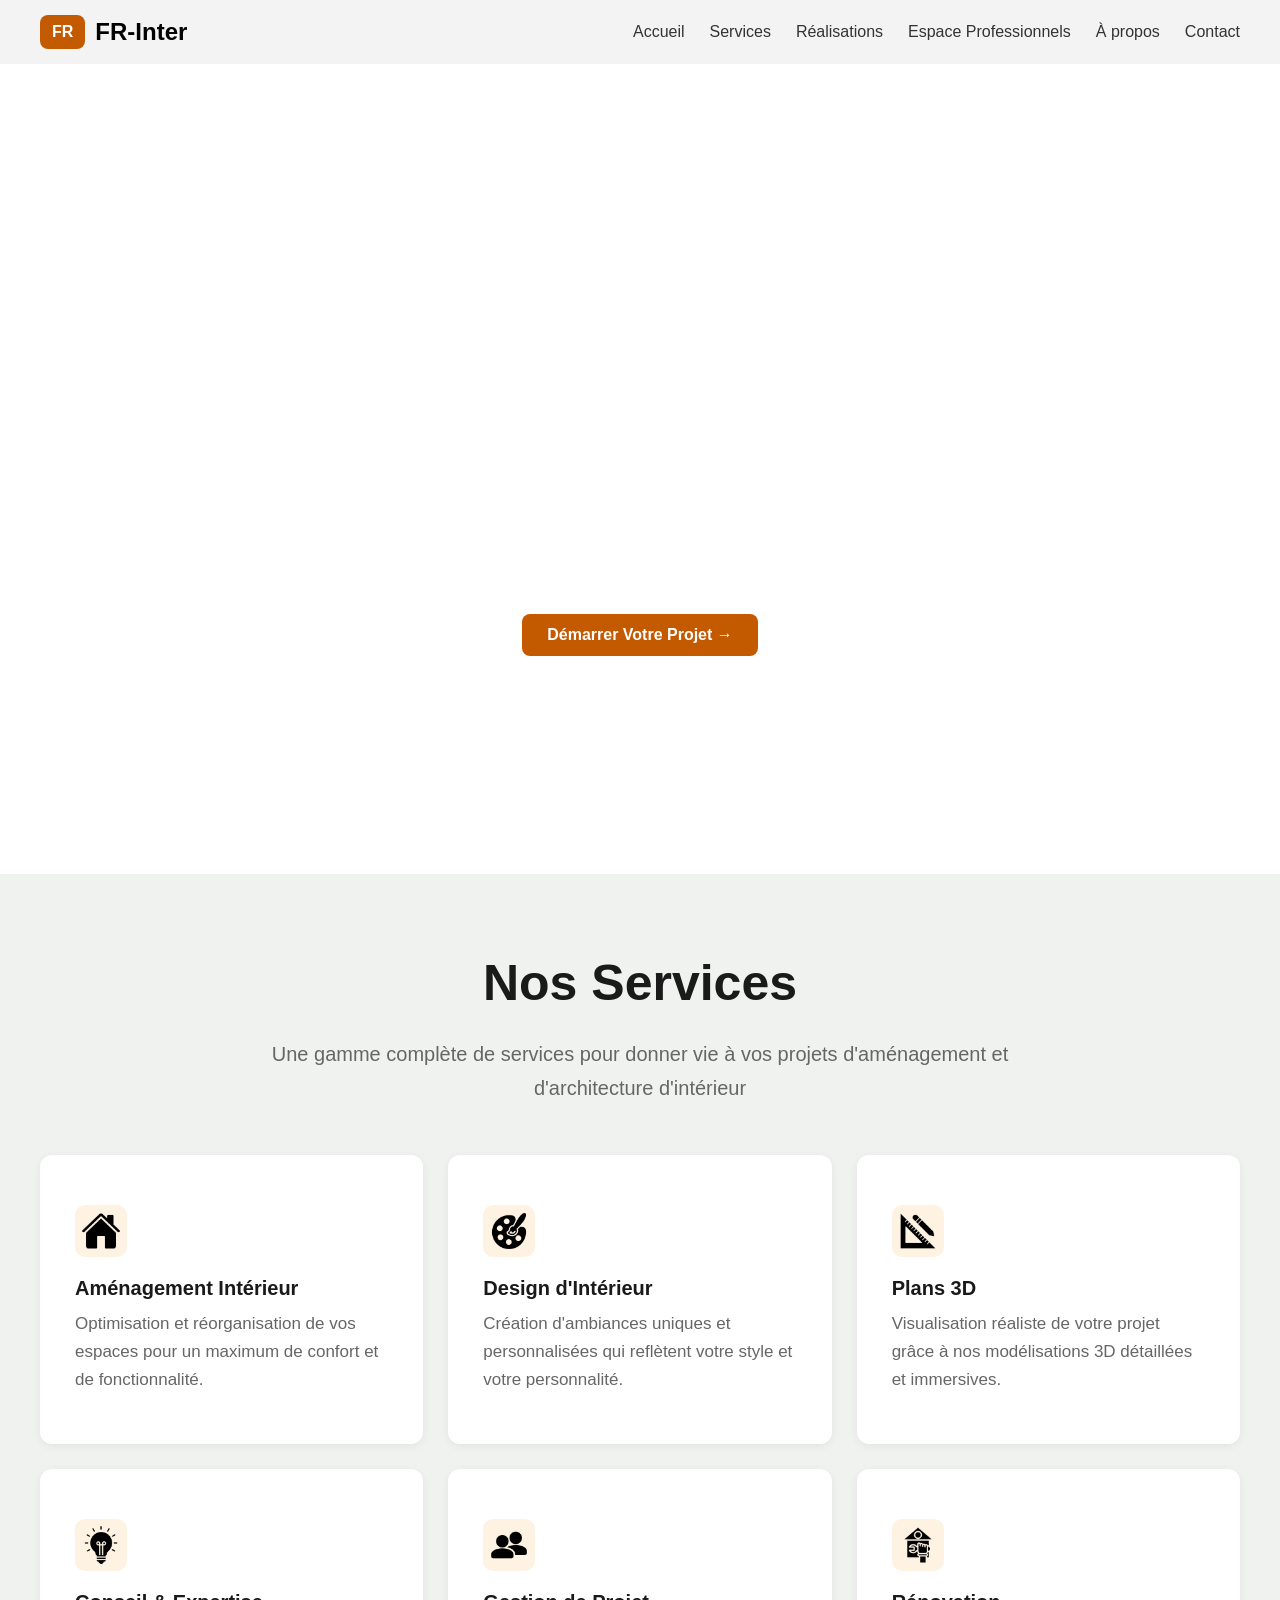
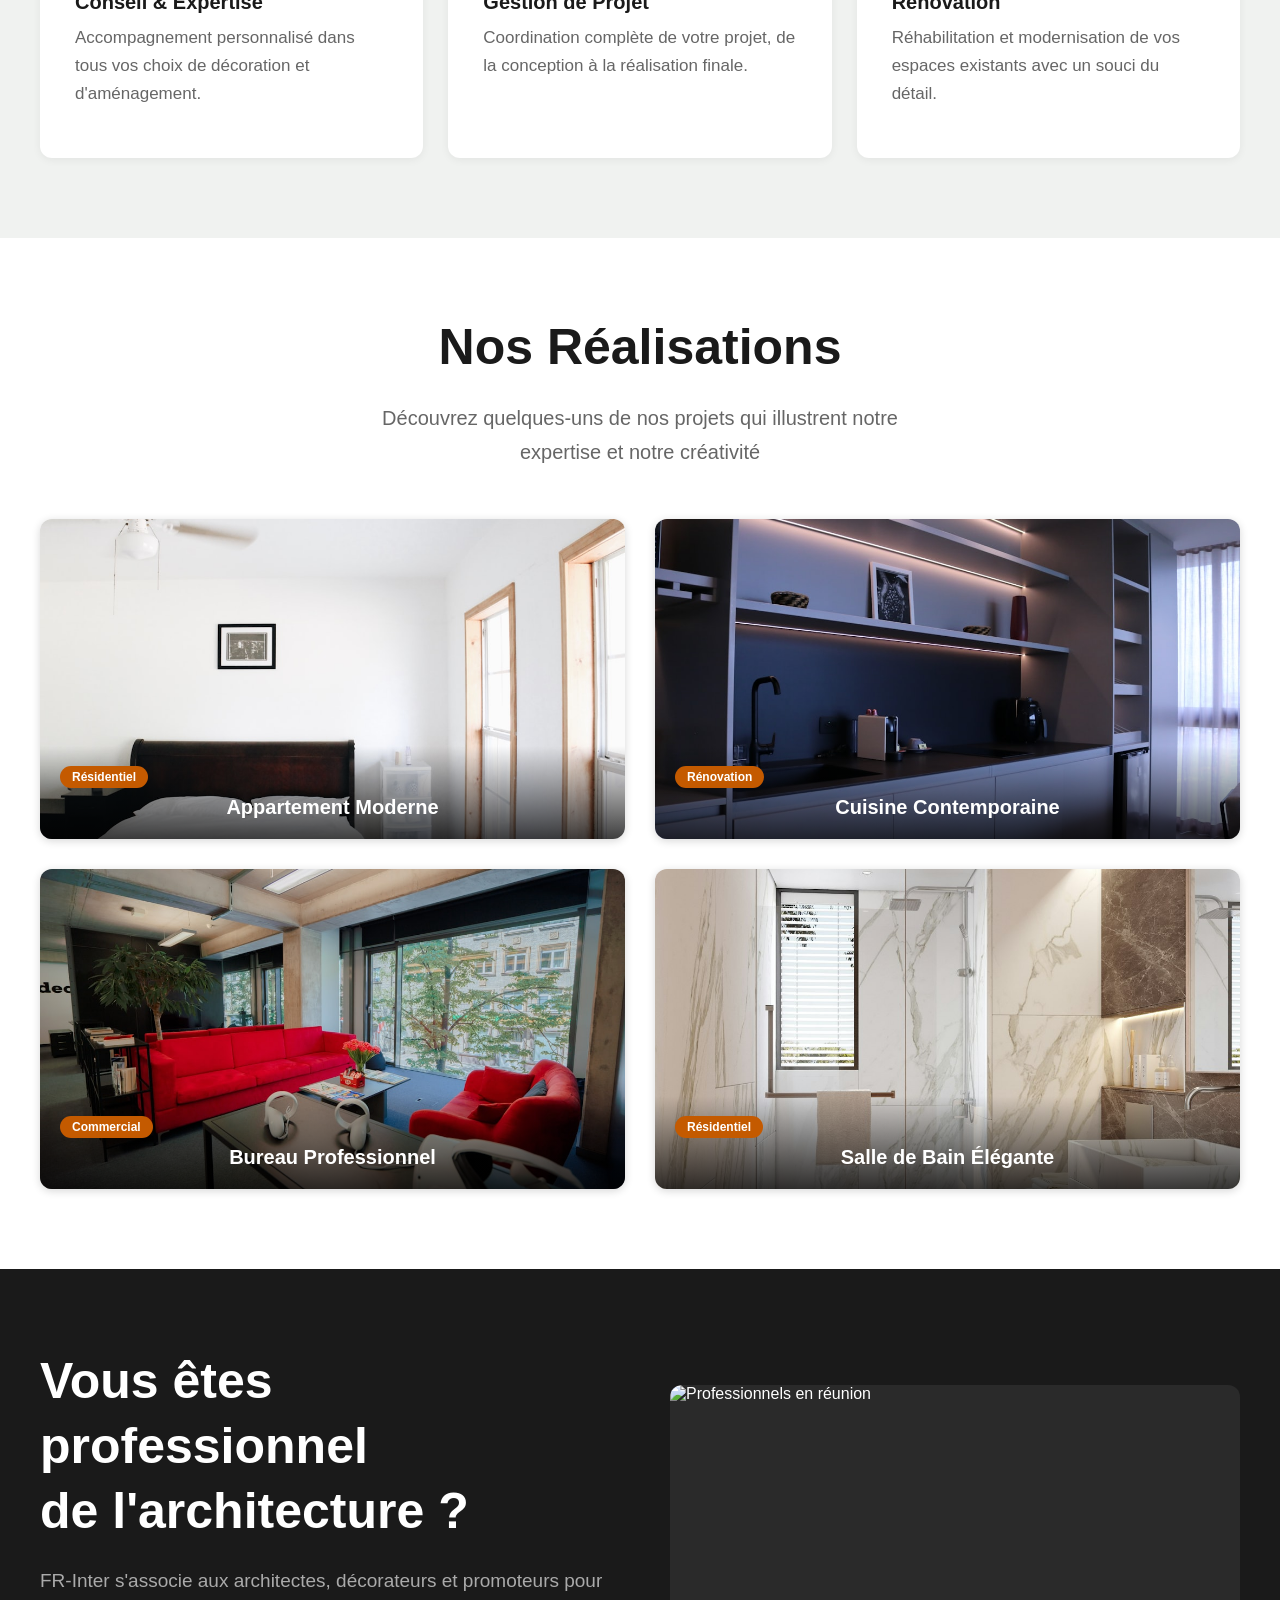
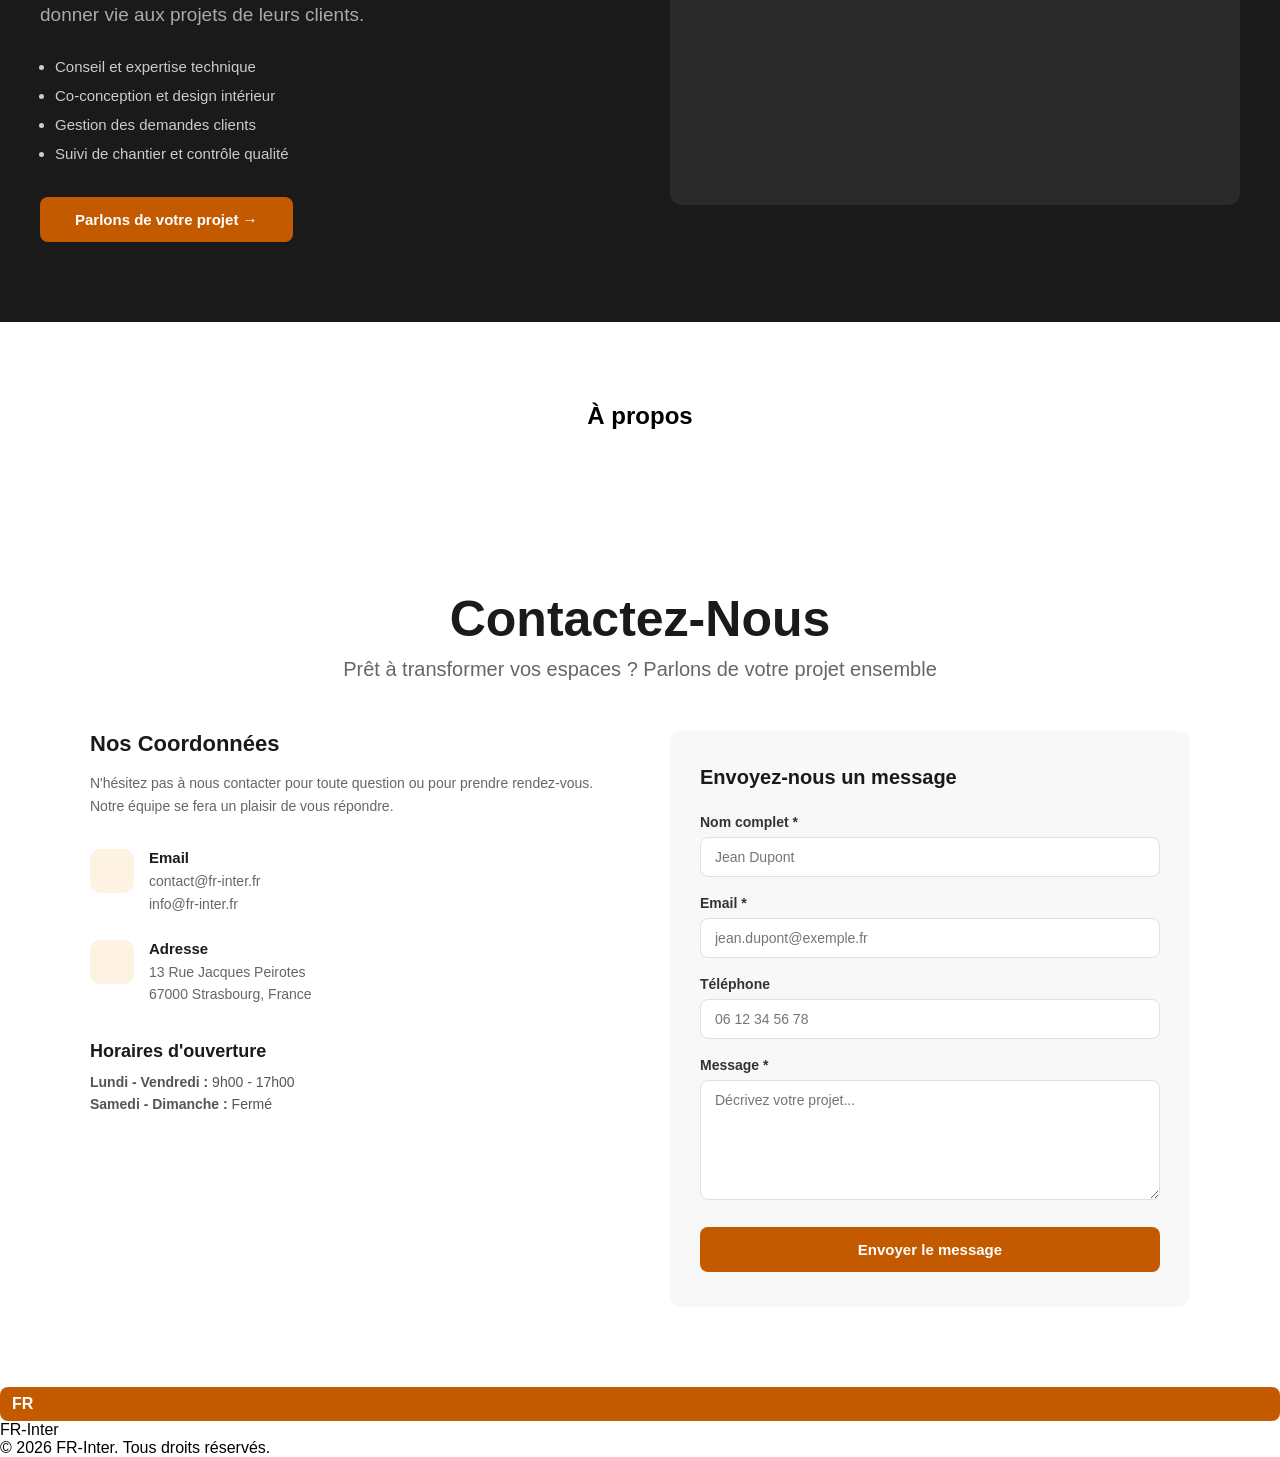
==== index.html @ 885ecc73 "sections espace pro et contact mis en place" ====
<!doctype html>
<html lang="fr">
  <head>
    <meta charset="UTF-8" />
    <title>FR-Inter - Aménagement & Architecture d'intérieur</title>
    <link rel="stylesheet" href="style.css" />
  </head>
  <body>
    <header>
      <div id="logo">
        <div id="carre">FR</div>
        <h2>FR-Inter</h2>
      </div>

      <nav>
        <ul>
          <li><a href="#principal">Accueil</a></li>
          <li><a href="#services">Services</a></li>
          <li><a href="#realisations">Réalisations</a></li>
          <li><a href="#espaceProfessionnels">Espace Professionnels</a></li>
          <li><a href="#apropos">À propos</a></li>
          <li><a href="#contact">Contact</a></li>
        </ul>
      </nav>
    </header>

    <main>
      <section id="principal">
        <h1>Transformez Vos Espaces en Œuvres d'Art</h1>
        <p>
          FR-Inter, votre partenaire expert en aménagement et architecture
          d'intérieur
        </p>
        <a href="#contact">Démarrer Votre Projet →</a>
      </section>

      <section id="services">
        <h2>Nos Services</h2>
        <p id="services-intro">
          Une gamme complète de services pour donner vie à vos projets
          d'aménagement et d'architecture d'intérieur
        </p>

        <div id="services-grille">

          <div class="carte-service">
            <div class="carte-service-icone"><img src="Assets/maison.png" alt="Aménagement Intérieur" /></div>
            <h3>Aménagement Intérieur</h3>
            <p>Optimisation et réorganisation de vos espaces pour un maximum de confort et de fonctionnalité.</p>
          </div>

          <div class="carte-service">
            <div class="carte-service-icone"><img src="Assets/design.png" alt="Design d'Intérieur" /></div>
            <h3>Design d'Intérieur</h3>
            <p>Création d'ambiances uniques et personnalisées qui reflètent votre style et votre personnalité.</p>
          </div>

          <div class="carte-service">
            <div class="carte-service-icone"><img src="Assets/equerre.png" alt="Plans 3D" /></div>
            <h3>Plans 3D</h3>
            <p>Visualisation réaliste de votre projet grâce à nos modélisations 3D détaillées et immersives.</p>
          </div>

          <div class="carte-service">
            <div class="carte-service-icone"><img src="Assets/conseil.png" alt="Conseil & Expertise" /></div>
            <h3>Conseil & Expertise</h3>
            <p>Accompagnement personnalisé dans tous vos choix de décoration et d'aménagement.</p>
          </div>

          <div class="carte-service">
            <div class="carte-service-icone"><img src="Assets/projet.png" alt="Gestion de Projet" /></div>
            <h3>Gestion de Projet</h3>
            <p>Coordination complète de votre projet, de la conception à la réalisation finale.</p>
          </div>

          <div class="carte-service">
            <div class="carte-service-icone"><img src="Assets/renovation.png" alt="Rénovation" /></div>
            <h3>Rénovation</h3>
            <p>Réhabilitation et modernisation de vos espaces existants avec un souci du détail.</p>
          </div>

        </div>
      </section> 

      <section id="realisations">
        <h2>Nos Réalisations</h2>
        <p id="realisations-intro">
          Découvrez quelques-uns de nos projets qui illustrent notre expertise et
          notre créativité
        </p>

        <div id="realisations-grille">

          <div class="carte-realisation">
            <img src="Assets/appartement.jpg" alt="Appartement Moderne" />
            <div class="carte-realisation-overlay">
              <span class="carte-realisation-badge">Résidentiel</span>
              <h3>Appartement Moderne</h3>
            </div>
          </div>

          <div class="carte-realisation">
            <img src="Assets/cuisine.jpg" alt="Cuisine Contemporaine" />
            <div class="carte-realisation-overlay">
              <span class="carte-realisation-badge">Rénovation</span>
              <h3>Cuisine Contemporaine</h3>
            </div>
          </div>

          <div class="carte-realisation">
            <img src="Assets/bureau.jpg" alt="Bureau Professionnel" />
            <div class="carte-realisation-overlay">
              <span class="carte-realisation-badge">Commercial</span>
              <h3>Bureau Professionnel</h3>
            </div>
          </div>

          <div class="carte-realisation">
            <img src="Assets/douche.jpg" alt="Salle de Bain Élégante" />
            <div class="carte-realisation-overlay">
              <span class="carte-realisation-badge">Résidentiel</span>
              <h3>Salle de Bain Élégante</h3>
            </div>
          </div>

        </div>
      </section>

      <section id="espaceProfessionnels">
        <div id="pro-conteneur">

          <div id="pro-texte">
            <h2>Vous êtes professionnel<br>de l'architecture ?</h2>
            <p>FR-Inter s'associe aux architectes, décorateurs et promoteurs pour donner vie aux projets de leurs clients.</p>
            <ul id="pro-liste">
              <li>Conseil et expertise technique</li>
              <li>Co-conception et design intérieur</li>
              <li>Gestion des demandes clients</li>
              <li>Suivi de chantier et contrôle qualité</li>
            </ul>
            <a href="#contact">Parlons de votre projet →</a>
          </div>

          <div id="pro-image">
            <img src="Assets/professionnels.jpg" alt="Professionnels en réunion" />
          </div>

        </div>
      </section>

      <section id="apropos">
        <h2>À propos</h2>
      </section>

      <section id="contact">
        <h2>Contactez-Nous</h2>
        <p id="contact-intro">Prêt à transformer vos espaces ? Parlons de votre projet ensemble</p>

        <div id="contact-conteneur">

          <!-- Coordonnées -->
          <div id="contact-coordonnees">

            <h3>Nos Coordonnées</h3>
            <p>N'hésitez pas à nous contacter pour toute question ou pour prendre rendez-vous. Notre équipe se fera un plaisir de vous répondre.</p>

            <div class="contact-info">
              <div class="contact-info-icone"></div>
              <div>
                <strong>Email</strong>
                <p>contact@fr-inter.fr</p>
                <p>info@fr-inter.fr</p>
              </div>
            </div>

            <div class="contact-info">
              <div class="contact-info-icone"></div>
              <div>
                <strong>Adresse</strong>
                <p>13 Rue Jacques Peirotes</p>
                <p>67000 Strasbourg, France</p>
              </div>
            </div>

            <div id="contact-horaires">
              <h3>Horaires d'ouverture</h3>
              <p><strong>Lundi - Vendredi :</strong> 9h00 - 17h00</p>
              <p><strong>Samedi - Dimanche :</strong> Fermé</p>
            </div>

          </div>

          <!-- Formulaire -->
          <div id="contact-formulaire">
            <h3>Envoyez-nous un message</h3>

            <form action="#" method="post">

              <div class="champ-groupe">
                <label for="nom">Nom complet *</label>
                <input type="text" id="nom" name="nom" placeholder="Jean Dupont" required />
              </div>

              <div class="champ-groupe">
                <label for="email">Email *</label>
                <input type="email" id="email" name="email" placeholder="jean.dupont@exemple.fr" required />
              </div>

              <div class="champ-groupe">
                <label for="tel">Téléphone</label>
                <input type="tel" id="tel" name="tel" placeholder="06 12 34 56 78" />
              </div>

              <div class="champ-groupe">
                <label for="message">Message *</label>
                <textarea id="message" name="message" rows="5" placeholder="Décrivez votre projet..." required></textarea>
              </div>

              <button type="submit">Envoyer le message</button>

            </form>
          </div>

        </div>
    </main>

    <footer>
      <div id="footer-logo">
        <div id="carre">FR</div>
        <span>FR-Inter</span>
      </div>
      <p>&copy; 2026 FR-Inter. Tous droits réservés.</p>
    </footer>
  </body>
</html>
---- style.css ----
* {
    margin: 0;
    padding: 0;
    box-sizing: border-box;
    font-family: Arial, Helvetica, sans-serif;
}

html {
    scroll-behavior: smooth;
}

header {
    background-color: #f3f3f3;
    padding: 15px 40px;
    display: flex;
    justify-content: space-between;
    align-items: center;
    position: sticky; top: 0; z-index: 100;
}

#logo {
    display: flex;
    align-items: center;
    gap: 10px;
}

#carre {
    background-color: #c45a00;
    color: white;
    padding: 8px 12px;
    border-radius: 8px;
    font-weight: bold;
}

nav ul {
    list-style: none;
    display: flex;
    gap: 25px;
}

nav a {
    text-decoration: none;
    color: #333;
    font-weight: 500;
}

/* Section Principale */

#principal {
    height: 90vh;
    background-image: url("Assets/photoAccueil2.jpg");
    background-size: cover;
    background-position: center;
    display: flex;
    flex-direction: column;
    justify-content: center;
    align-items: center;
    text-align: center;
    padding: 20px;
    color: white;
}

#principal h1 {
    font-size: 70px;
    max-width: 800px;
}

#principal p {
    margin: 20px 0;
    max-width: 700px;
    font-size: 22px;
}

#principal a {
    background-color: #c45a00;
    padding: 12px 25px;
    border-radius: 8px;
    text-decoration: none;
    color: white;
    font-weight: bold;
}

#services,
#realisations,
#espaceProfessionnels,
#apropos,
#contact {
    padding: 80px 40px;
    text-align: center;
}

/* Section Services */

#services {
    background-color: #f0f2f0;
}

#services h2 {
    font-size: 50px;
    margin-bottom: 25px;
    color: #1a1a1a;
}

#services-intro {
    font-size: 20px;
    color: #666;
    max-width: 780px;
    margin: 0 auto 50px auto;
    line-height: 1.7;
}

#services-grille {
    display: grid;
    grid-template-columns: repeat(3, 1fr);
    gap: 25px;
    max-width: 1550px;
    margin: 0 auto;
}

.carte-service {
    background-color: white;
    border-radius: 12px;
    padding: 50px 35px;
    text-align: left;
    box-shadow: 0 2px 8px rgba(0, 0, 0, 0.06);
    transition: box-shadow 0.25s ease, transform 0.25s ease;
}

.carte-service:hover {
    box-shadow: 0 8px 28px rgba(0, 0, 0, 0.14);
    transform: translateY(-3px);
}

.carte-service-icone {
    background-color: #fef3e2;
    width: 52px;
    height: 52px;
    border-radius: 10px;
    display: flex;
    align-items: center;
    justify-content: center;
    font-size: 24px;
    margin-bottom: 20px;
}

.carte-service-icone img {
    width: 40px;
    height: 40px;
    object-fit: contain;
}

.carte-service h3 {
    font-size: 20px;
    font-weight: 700;
    color: #1a1a1a;
    margin-bottom: 10px;
}

.carte-service p {
    font-size: 17px;
    color: #666;
    line-height: 1.65;
}

/* Section Réalisations */

#realisations {
    background-color: #ffffff;
}

#realisations h2 {
    font-size: 50px;
    margin-bottom: 25px;
    color: #1a1a1a;
}

#realisations-intro {
    font-size: 20px;
    color: #666;
    max-width: 560px;
    margin: 0 auto 50px auto;
    line-height: 1.7;
}

#realisations-grille {
    display: grid;
    grid-template-columns: repeat(2, 1fr);
    gap: 30px;
    max-width: 1550px;
    margin: 0 auto;
}

.carte-realisation {
    position: relative;
    border-radius: 12px;
    overflow: hidden; /* Assure que les éléments à l'intérieur ne dépassent pas les bords arrondis */
    box-shadow: 0 2px 8px rgba(0, 1, 0, 0.16);
    height: 320px;
    cursor: pointer;
    transition: box-shadow 0.25s ease, transform 0.25s ease;
}

.carte-realisation img {
    width: 100%;
    height: 100%;
    object-fit: cover;
    transition: transform 0.4s ease;
    background-color: #555;
}

.carte-realisation:hover {
    box-shadow: 1 15px 28px rgba(0, 0, 0, 0.14);
    transform: translateY(-3px);
}

.carte-realisation:hover img {
    transform: scale(1.06);
}

.carte-realisation-overlay {
    position: absolute;
    bottom: 0;
    left: 0;
    right: 0;
    padding: 20px;
    background: linear-gradient(transparent, rgba(0, 0, 0, 0.75));
    display: flex;
    flex-direction: column;
    gap: 8px;
}

.carte-realisation-badge {
    display: inline-block;
    background-color: #c45a00;
    color: white;
    font-size: 12px;
    font-weight: 600;
    padding: 4px 12px;
    border-radius: 20px;
    width: fit-content;
}

.carte-realisation-overlay h3 {
    color: white;
    font-size: 20px;
    font-weight: 700;
}

/* Section Espace Professionnels */

#espaceProfessionnels {
    background-color: #1a1a1a;
    color: white;
    text-align: left;
}

#pro-conteneur {
    display: grid;
    grid-template-columns: 1fr 1fr;
    gap: 60px;
    max-width: 1200px;
    margin: 0 auto;
    align-items: center;
}

#pro-texte h2 {
    font-size: 50px;
    color: white;
    line-height: 1.3;
    margin-bottom: 20px;
}

#pro-texte p {
    font-size: 19px;
    color: #aaaaaa;
    line-height: 1.8;
    margin-bottom: 25px;
}

#pro-liste {
    list-style: disc;
    padding-left: 15px;
    display: flex;
    flex-direction: column;
    gap: 12px;
    margin-bottom: 35px;
}

#pro-liste li {
    font-size: 15px;
    color: #cccccc;
}

#pro-texte a {
    display: inline-block;
    background-color: #c45a00;
    color: white;
    padding: 14px 35px;
    border-radius: 8px;
    font-weight: bold;
    font-size: 15px;
    text-decoration: none;
    transition: background-color 0.2s;
}

#pro-texte a:hover {
    background-color: #a04900;
}

#pro-image {
    border-radius: 12px;
    overflow: hidden;
    height: 420px;
    background-color: #2a2a2a;
}

#pro-image img {
    width: 100%;
    height: 100%;
    object-fit: cover;
}

/*Section Contact*/

#contact {
    background-color: #ffffff;
}

#contact h2 {
    font-size: 50px;
    margin-bottom: 10px;
    color: #1a1a1a;
}

#contact-intro {
    font-size: 20px;
    color: #666;
    margin-bottom: 50px;
}

#contact-conteneur {
    display: grid;
    grid-template-columns: 1fr 1fr;
    gap: 60px;
    max-width: 1100px;
    margin: 0 auto;
    text-align: left;
}

/* --- Coordonnées --- */

#contact-coordonnees h3 {
    font-size: 22px;
    color: #1a1a1a;
    margin-bottom: 15px;
}

#contact-coordonnees > p {
    font-size: 14px;
    color: #666;
    line-height: 1.7;
    margin-bottom: 30px;
}

.contact-info {
    display: flex;
    align-items: flex-start;
    gap: 15px;
    margin-bottom: 25px;
}

.contact-info-icone {
    background-color: #fef3e2;
    width: 44px;
    height: 44px;
    border-radius: 10px;
    display: flex;
    align-items: center;
    justify-content: center;
    font-size: 18px;
    flex-shrink: 0;
}

.contact-info strong {
    display: block;
    font-size: 15px;
    color: #1a1a1a;
    margin-bottom: 4px;
}

.contact-info p {
    font-size: 14px;
    color: #666;
    line-height: 1.6;
}

#contact-horaires {
    margin-top: 35px;
}

#contact-horaires h3 {
    font-size: 18px;
    color: #1a1a1a;
    margin-bottom: 12px;
}

#contact-horaires p {
    font-size: 14px;
    color: #555;
    margin-bottom: 6px;
}

/* --- Formulaire Contact --- */

#contact-formulaire {
    background-color: #f8f8f8;
    border-radius: 12px;
    padding: 35px 30px;
}

#contact-formulaire h3 {
    font-size: 20px;
    color: #1a1a1a;
    margin-bottom: 25px;
}

.champ-groupe {
    margin-bottom: 18px;
}

.champ-groupe label {
    display: block;
    font-size: 14px;
    font-weight: 600;
    color: #333;
    margin-bottom: 7px;
}

.champ-groupe input,
.champ-groupe textarea {
    width: 100%;
    padding: 11px 14px;
    border: 1.5px solid #e0e0e0;
    border-radius: 8px;
    font-size: 14px;
    font-family: Arial, Helvetica, sans-serif;
    color: #333;
    background-color: #ffffff;
    outline: none;
    transition: border-color 0.2s;
}

.champ-groupe input:focus,
.champ-groupe textarea:focus {
    border-color: #c45a00;
}

.champ-groupe textarea {
    resize: vertical;
    min-height: 120px;
}

#contact-formulaire button {
    width: 100%;
    padding: 14px;
    background-color: #c45a00;
    color: white;
    border: none;
    border-radius: 8px;
    font-size: 15px;
    font-weight: bold;
    cursor: pointer;
    transition: background-color 0.2s;
    margin-top: 5px;
}

#contact-formulaire button:hover {
    background-color: #a04900;
}
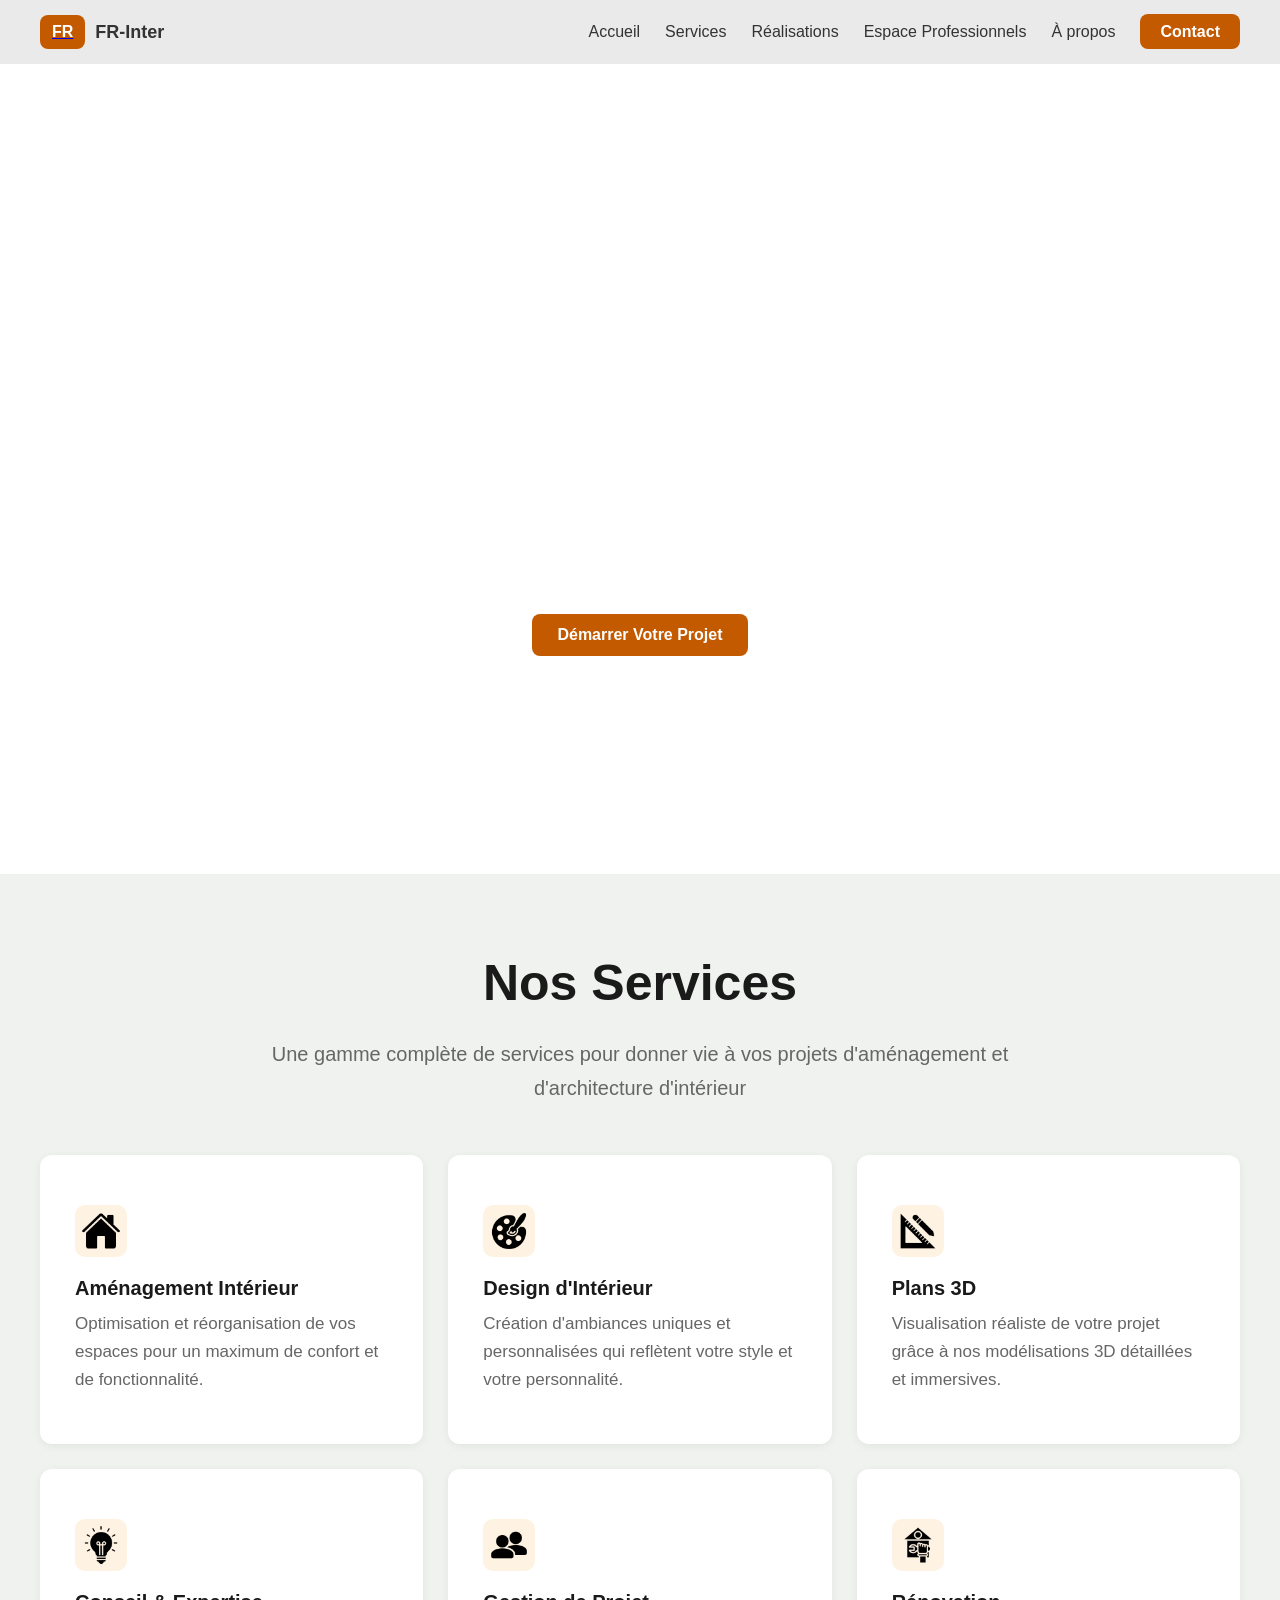
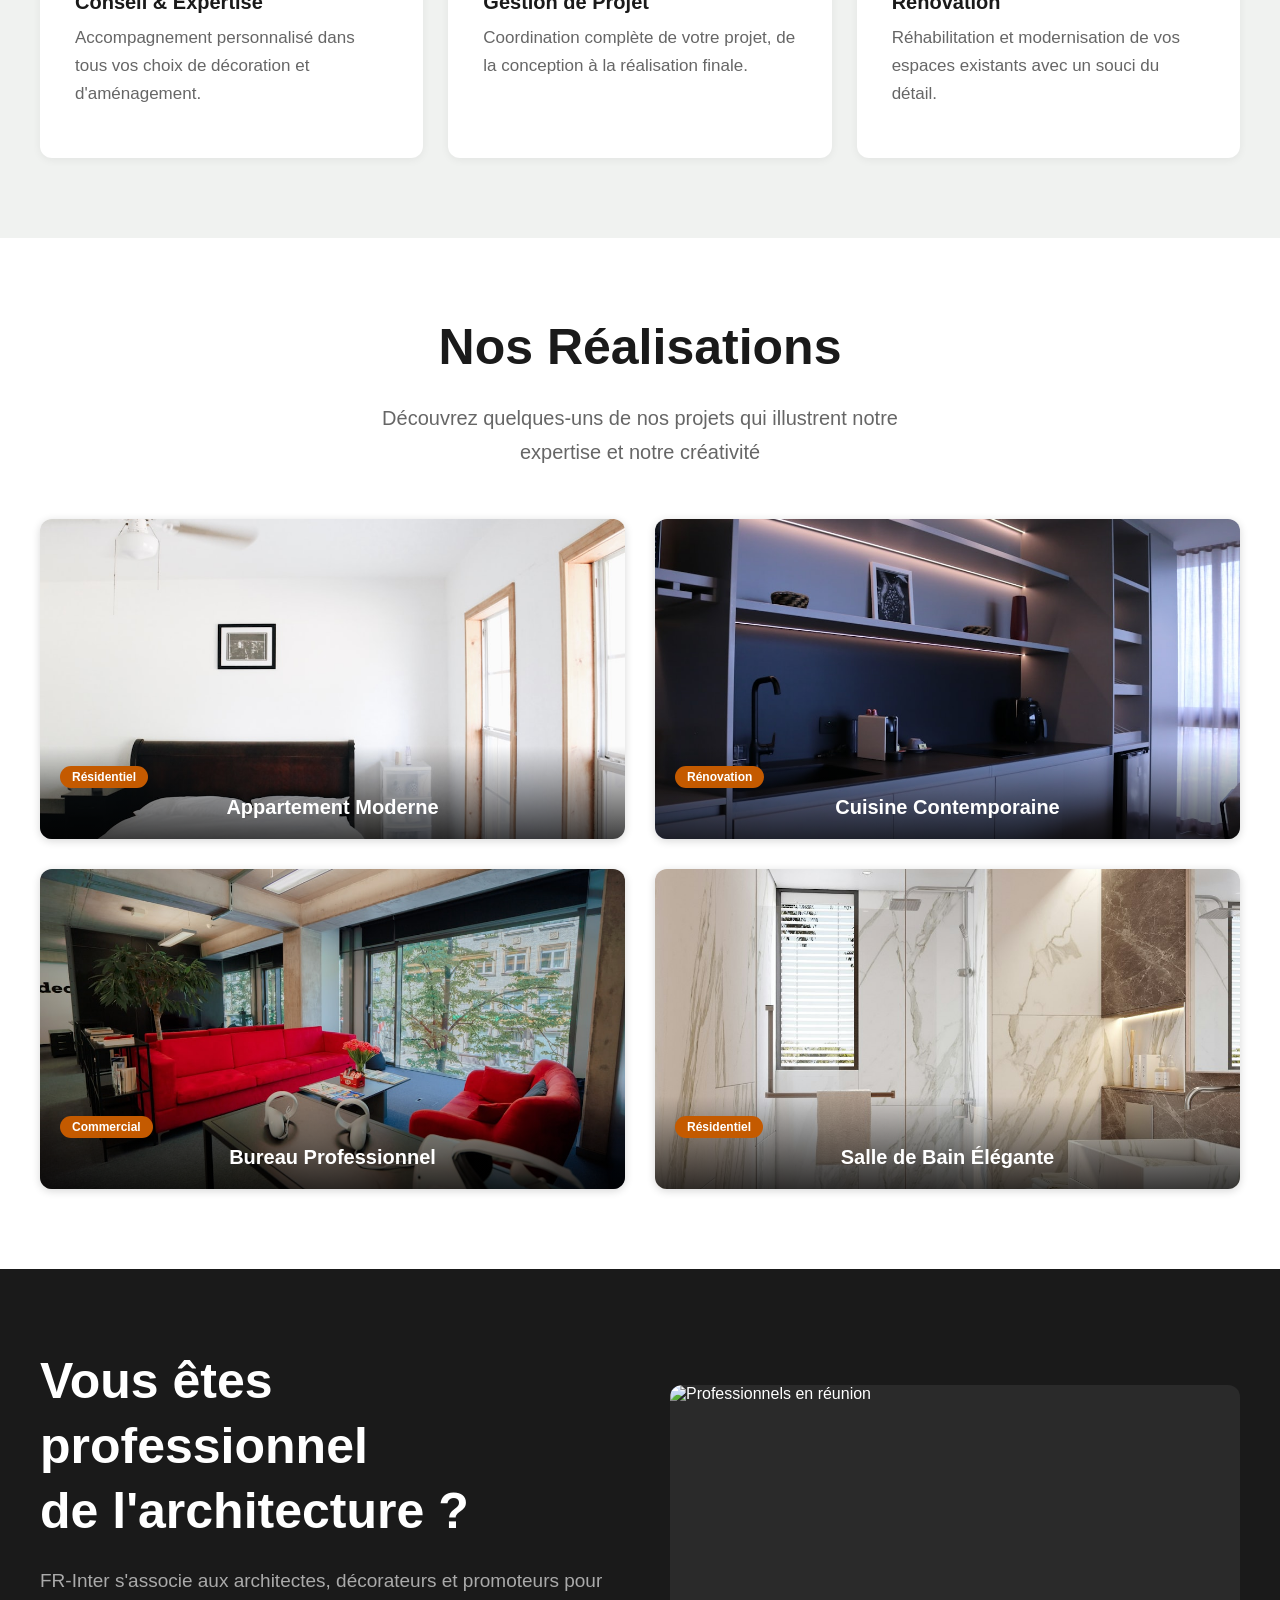
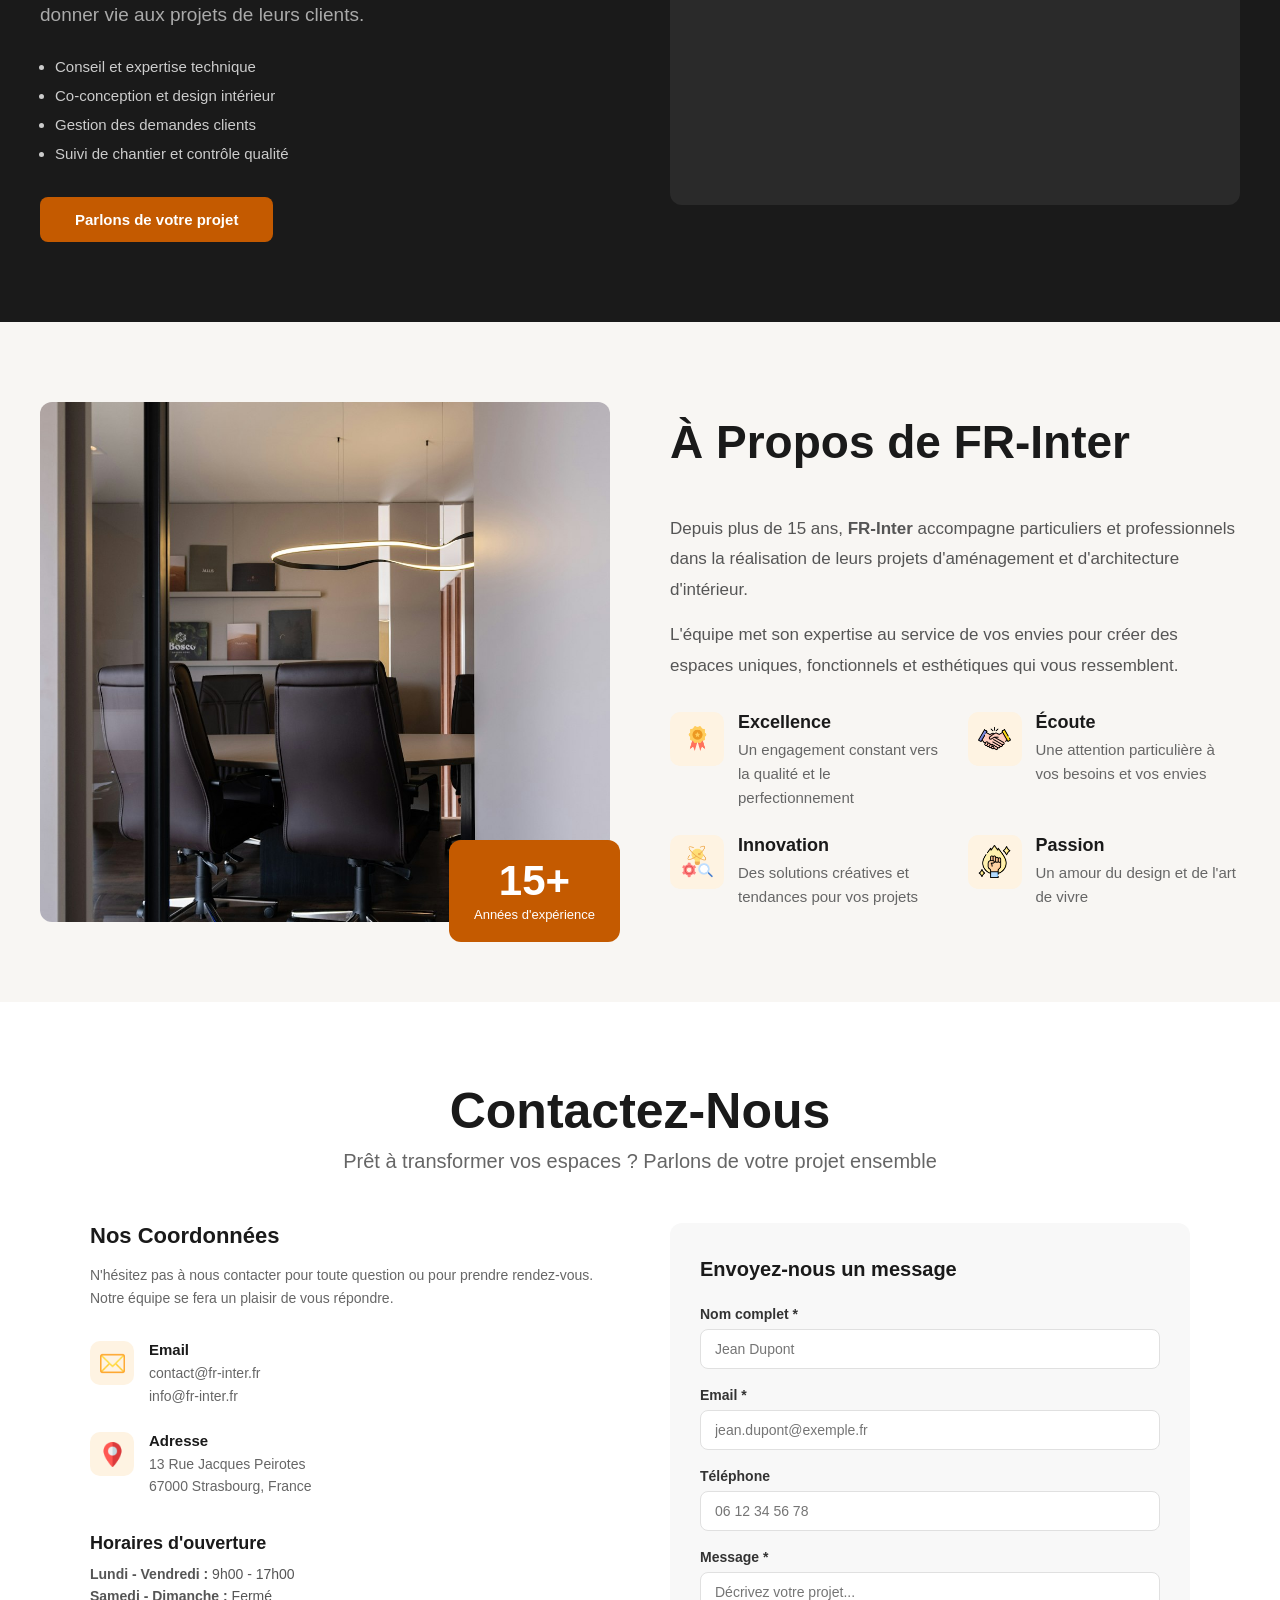
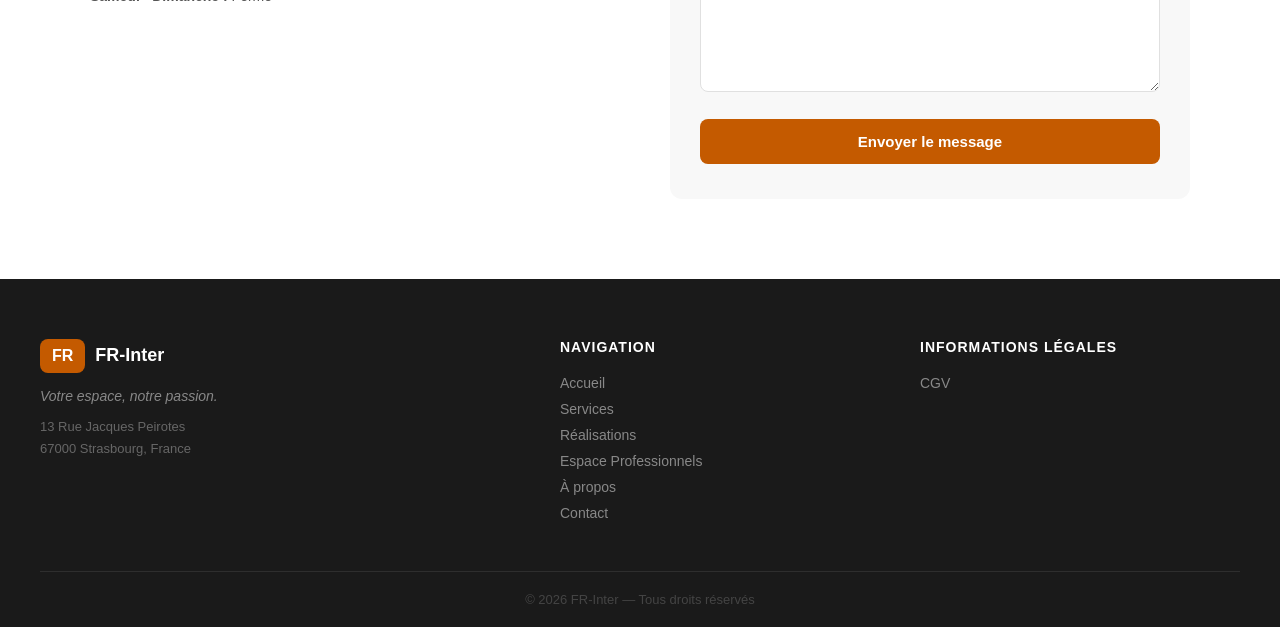
==== commit 9d110d6d: "ajout sections à propos et footer" ====
--- a/index.html
+++ b/index.html
@@ -8,10 +8,12 @@
   <body>
     <header>
       <div id="logo">
-        <div id="carre">FR</div>
+        <a href="#principal">
+          <div id="carre">FR</div>
+        </a>
         <h2>FR-Inter</h2>
       </div>
-
+      <!-- MENU -->
       <nav>
         <ul>
           <li><a href="#principal">Accueil</a></li>
@@ -19,11 +21,11 @@
           <li><a href="#realisations">Réalisations</a></li>
           <li><a href="#espaceProfessionnels">Espace Professionnels</a></li>
           <li><a href="#apropos">À propos</a></li>
-          <li><a href="#contact">Contact</a></li>
+          <li><a href="#contact" class="nav-cta">Contact</a></li>
         </ul>
       </nav>
     </header>
-
+    <!-- ACCUEIL -->
     <main>
       <section id="principal">
         <h1>Transformez Vos Espaces en Œuvres d'Art</h1>
@@ -31,8 +33,10 @@
           FR-Inter, votre partenaire expert en aménagement et architecture
           d'intérieur
         </p>
-        <a href="#contact">Démarrer Votre Projet →</a>
+        <a href="#contact">Démarrer Votre Projet</a>
       </section>
+
+      <!-- SECTION SERVICES -->
 
       <section id="services">
         <h2>Nos Services</h2>
@@ -82,6 +86,8 @@
         </div>
       </section> 
 
+      <!-- SECTION REALISATIONS -->
+
       <section id="realisations">
         <h2>Nos Réalisations</h2>
         <p id="realisations-intro">
@@ -125,6 +131,8 @@
 
         </div>
       </section>
+
+      <!-- SECTION ESPACE PROFESSIONNELS -->
 
       <section id="espaceProfessionnels">
         <div id="pro-conteneur">
@@ -138,7 +146,7 @@
               <li>Gestion des demandes clients</li>
               <li>Suivi de chantier et contrôle qualité</li>
             </ul>
-            <a href="#contact">Parlons de votre projet →</a>
+            <a href="#contact">Parlons de votre projet</a>
           </div>
 
           <div id="pro-image">
@@ -148,9 +156,67 @@
         </div>
       </section>
 
+      <!-- SECTION À PROPOS -->
+
       <section id="apropos">
-        <h2>À propos</h2>
+        <div id="apropos-conteneur">
+
+          <!-- Image à gauche -->
+          <div id="apropos-image">
+            <img src="Assets/apropos.jpg" alt="Bureau FR-Inter" />
+            <div id="apropos-badge">
+              <span id="apropos-badge-chiffre">15+</span>
+              <span id="apropos-badge-texte">Années d'expérience</span>
+            </div>
+          </div>
+
+          <!-- Texte à droite -->
+          <div id="apropos-texte">
+            <h2>À Propos de FR-Inter</h2>
+            <p>Depuis plus de 15 ans, <strong>FR-Inter</strong> accompagne particuliers et professionnels dans la réalisation de leurs projets d'aménagement et d'architecture d'intérieur.</p>
+            <p>L'équipe met son expertise au service de vos envies pour créer des espaces uniques, fonctionnels et esthétiques qui vous ressemblent.</p>
+
+            <div id="apropos-valeurs">
+
+              <div class="valeur">
+                <div class="valeur-icone"><img src="Assets/excellence.png" alt="Excellence" /></div>
+                <div>
+                  <h3>Excellence</h3>
+                  <p>Un engagement constant vers la qualité et le perfectionnement</p>
+                </div>
+              </div>
+
+              <div class="valeur">
+                <div class="valeur-icone"><img src="Assets/accord.png" alt="Écoute" /></div>
+                <div>
+                  <h3>Écoute</h3>
+                  <p>Une attention particulière à vos besoins et vos envies</p>
+                </div>
+              </div>
+
+              <div class="valeur">
+                <div class="valeur-icone"><img src="Assets/innovation.png" alt="Innovation" /></div>
+                <div>
+                  <h3>Innovation</h3>
+                  <p>Des solutions créatives et tendances pour vos projets</p>
+                </div>
+              </div>
+
+              <div class="valeur">
+                <div class="valeur-icone"><img src="Assets/passion.png" alt="Passion" /></div>
+                <div>
+                  <h3>Passion</h3>
+                  <p>Un amour du design et de l'art de vivre</p>
+                </div>
+              </div>
+
+            </div>
+          </div>
+
+        </div>
       </section>
+
+      <!-- SECTION CONTACT -->
 
       <section id="contact">
         <h2>Contactez-Nous</h2>
@@ -165,7 +231,7 @@
             <p>N'hésitez pas à nous contacter pour toute question ou pour prendre rendez-vous. Notre équipe se fera un plaisir de vous répondre.</p>
 
             <div class="contact-info">
-              <div class="contact-info-icone"></div>
+              <div class="contact-info-icone"><img src="Assets/email.png" alt="Conseil & Expertise" /></div>
               <div>
                 <strong>Email</strong>
                 <p>contact@fr-inter.fr</p>
@@ -174,7 +240,7 @@
             </div>
 
             <div class="contact-info">
-              <div class="contact-info-icone"></div>
+              <div class="contact-info-icone"><img src="Assets/localisation.png" alt="Conseil & Expertise" /></div>
               <div>
                 <strong>Adresse</strong>
                 <p>13 Rue Jacques Peirotes</p>
@@ -225,11 +291,50 @@
     </main>
 
     <footer>
-      <div id="footer-logo">
-        <div id="carre">FR</div>
-        <span>FR-Inter</span>
+      <div id="footer-conteneur">
+
+        <!-- Colonne 1 : Logo + slogan -->
+        <div class="footer-col">
+          <div id="footer-logo">
+            <div id="carre">FR</div>
+            <span>FR-Inter</span>
+          </div>
+          <p id="footer-slogan">Votre espace, notre passion.</p>
+          <p id="footer-adresse">13 Rue Jacques Peirotes<br>67000 Strasbourg, France</p>
+        </div>
+
+        <!-- Colonne 2 : Navigation -->
+        <div class="footer-col">
+          <h4>Navigation</h4>
+          <ul class="footer-liens">
+            <li><a href="#principal">Accueil</a></li>
+            <li><a href="#services">Services</a></li>
+            <li><a href="#realisations">Réalisations</a></li>
+            <li><a href="#espaceProfessionnels">Espace Professionnels</a></li>
+            <li><a href="#apropos">À propos</a></li>
+            <li><a href="#contact">Contact</a></li>
+          </ul>
+        </div>
+
+        <!-- Colonne 3 : Légal -->
+        <div class="footer-col">
+          <h4>Informations légales</h4>
+          <ul class="footer-liens">
+            <li><a href="#">CGV</a></li>
+          </ul>
+        </div>
+
       </div>
-      <p>&copy; 2026 FR-Inter. Tous droits réservés.</p>
+
+      <div id="footer-bas">
+        <p>&copy; 2026 FR-Inter — Tous droits réservés</p>
+      </div>
+
     </footer>
+
+    <script>
+
+    </script>
   </body>
+
 </html>
--- a/style.css
+++ b/style.css
@@ -4,26 +4,23 @@
     box-sizing: border-box;
     font-family: Arial, Helvetica, sans-serif;
 }
-
+/* --- GÉNÉRAL --- */
 html {
     scroll-behavior: smooth;
 }
 
 header {
-    background-color: #f3f3f3;
+    background-color: #eaeaea;
     padding: 15px 40px;
     display: flex;
     justify-content: space-between;
     align-items: center;
-    position: sticky; top: 0; z-index: 100;
-}
-
-#logo {
-    display: flex;
-    align-items: center;
-    gap: 10px;
-}
-
+    font-family: Impact, Haettenschweiler, 'Arial Narrow Bold', sans-serif;
+    position: sticky; top: 0; z-index: 100; /* Reste en haut lors du scroll */
+}
+
+
+/* Le carré du logo */ /* J'ai déplacé ce style ici pour éviter les conflits avec le carré du footer */
 #carre {
     background-color: #c45a00;
     color: white;
@@ -36,15 +33,71 @@
     list-style: none;
     display: flex;
     gap: 25px;
+}
+
+nav a {
+    text-decoration: none;
+    color: #000000;
+    font-weight: 500;
+    transition: color 0.5s;
+}
+
+#logo {
+    display: flex;
+    align-items: center;
+    gap: 10px;
+    text-decoration: none;
+}
+
+#logo h2 {
+    color: #333;
+    font-size: 18px;
+}
+
+#carre {
+    background-color: #c45a00;
+    color: white;
+    padding: 8px 12px;
+    border-radius: 8px;
+    font-weight: bold;
+}
+
+nav ul {
+    list-style: none;
+    display: flex;
+    gap: 25px;
+    align-items: center;
 }
 
 nav a {
     text-decoration: none;
     color: #333;
     font-weight: 500;
-}
-
-/* Section Principale */
+    transition: color 0.2s;
+}
+
+nav a:hover {
+    color: #c45a00;
+}
+
+.nav-cta {
+    background-color: #c45a00;
+    color: white !important;
+    padding: 9px 20px;
+    border-radius: 8px;
+    font-weight: 600;
+}
+
+.nav-cta::after {
+    display: none !important;
+}
+
+.nav-cta:hover {
+    background-color: #a04900 !important;
+    color: white !important;
+}
+
+/* SECTION PRINCIPALE */
 
 #principal {
     height: 90vh;
@@ -89,7 +142,7 @@
     text-align: center;
 }
 
-/* Section Services */
+/* SECTION SERVICES */
 
 #services {
     background-color: #f0f2f0;
@@ -146,7 +199,7 @@
 .carte-service-icone img {
     width: 40px;
     height: 40px;
-    object-fit: contain;
+    object-fit: contain; /* Assure que l'image s'adapte bien à l'intérieur du conteneur */
 }
 
 .carte-service h3 {
@@ -162,7 +215,7 @@
     line-height: 1.65;
 }
 
-/* Section Réalisations */
+/* SECTION RÉALISATIONS */
 
 #realisations {
     background-color: #ffffff;
@@ -246,7 +299,7 @@
     font-weight: 700;
 }
 
-/* Section Espace Professionnels */
+/* SECTION ESPACE PROFESSIONNELS */
 
 #espaceProfessionnels {
     background-color: #1a1a1a;
@@ -320,7 +373,122 @@
     object-fit: cover;
 }
 
-/*Section Contact*/
+/* SECTION À PROPOS */
+
+#apropos {
+    background-color: #f8f6f3;
+    text-align: left;
+}
+
+#apropos-conteneur {
+    display: grid;
+    grid-template-columns: 1fr 1fr;
+    gap: 60px;
+    max-width: 1200px;
+    margin: 0 auto;
+    align-items: center;
+}
+
+/* Image */
+#apropos-image {
+    position: relative;
+    border-radius: 12px;
+    overflow: visible;
+    height: 520px;
+}
+
+#apropos-image img {
+    width: 100%;
+    height: 100%;
+    object-fit: cover;
+    border-radius: 12px;
+    background-color: #ccc;
+}
+
+#apropos-badge {
+    position: absolute;
+    bottom: -20px;
+    right: -10px;
+    background-color: #c45a00;
+    color: white;
+    padding: 20px 25px;
+    border-radius: 12px;
+    text-align: center;
+}
+
+#apropos-badge-chiffre {
+    display: block;
+    font-size: 42px;
+    font-weight: bold;
+    line-height: 1;
+}
+
+#apropos-badge-texte {
+    display: block;
+    font-size: 13px;
+    margin-top: 5px;
+}
+
+/* Texte */
+#apropos-texte h2 {
+    font-size: 46px;
+    color: #1a1a1a;
+    margin-bottom: 45px;
+}
+
+#apropos-texte > p {
+    font-size: 17px;
+    color: #555;
+    line-height: 1.8;
+    margin-bottom: 15px;
+}
+
+/* Valeurs */
+#apropos-valeurs {
+    display: grid;
+    grid-template-columns: 1fr 1fr;
+    gap: 25px;
+    margin-top: 30px;
+}
+
+.valeur {
+    display: flex;
+
+    gap: 14px;
+}
+
+.valeur-icone {
+    background-color: #fef3e2;
+    width: 54px;
+    height: 54px;
+    border-radius: 10px;
+    display: flex;
+    align-items: center;
+    justify-content: center;
+    font-size: 20px;
+    flex-shrink: 0; /* Assure que l'icône ne rétrécit pas si le texte est long */
+}
+
+.valeur-icone img {
+    width: 33px;
+    height: 33px;
+    object-fit: contain; /* Assure que l'image s'adapte bien à l'intérieur du conteneur */
+}
+
+.valeur h3 {
+    font-size: 18px;
+    font-weight: 700;
+    color: #1a1a1a;
+    margin-bottom: 5px;
+}
+
+.valeur p {
+    font-size: 15px;
+    color: #666;
+    line-height: 1.6;
+}
+
+/* SECTION CONTACT */
 
 #contact {
     background-color: #ffffff;
@@ -381,6 +549,12 @@
     flex-shrink: 0;
 }
 
+.contact-info-icone img {
+    width: 25px;
+    height: 25px;
+    object-fit: contain;
+}
+
 .contact-info strong {
     display: block;
     font-size: 15px;
@@ -435,7 +609,7 @@
     color: #333;
     margin-bottom: 7px;
 }
-
+ /* Styles pour les champs de saisie et le textarea */
 .champ-groupe input,
 .champ-groupe textarea {
     width: 100%;
@@ -477,3 +651,116 @@
 #contact-formulaire button:hover {
     background-color: #a04900;
 }
+
+/* SECTION FOOTER */
+
+footer {
+    background-color: #1a1a1a;
+    color: #aaaaaa;
+    padding: 60px 40px 0 40px;
+}
+
+#footer-conteneur {
+    display: grid;
+    grid-template-columns: 1.5fr 1fr 1fr;
+    gap: 40px;
+    max-width: 1200px;
+    margin: 0 auto;
+    padding-bottom: 50px;
+    border-bottom: 1px solid #2e2e2e;
+}
+
+.footer-col h4 {
+    font-size: 14px;
+    font-weight: 700;
+    color: white;
+    text-transform: uppercase;
+    letter-spacing: 1px;
+    margin-bottom: 20px;
+}
+
+#footer-logo {
+    display: flex;
+    align-items: center;
+    gap: 10px;
+    margin-bottom: 15px;
+}
+
+#footer-logo #carre {
+    background-color: #c45a00;
+    color: white;
+    padding: 8px 12px;
+    border-radius: 8px;
+    font-weight: bold;
+}
+
+#footer-logo span {
+    font-size: 18px;
+    font-weight: bold;
+    color: white;
+}
+
+#footer-slogan {
+    font-size: 14px;
+    font-style: italic;
+    color: #888;
+    margin-bottom: 12px;
+}
+
+#footer-adresse {
+    font-size: 13px;
+    color: #666;
+    line-height: 1.7;
+}
+
+.footer-liens {
+    list-style: none;
+    display: flex;
+    flex-direction: column;
+    gap: 10px;
+}
+
+.footer-liens li {
+    font-size: 14px;
+    color: #888;
+}
+
+.footer-liens a {
+    color: #888;
+    text-decoration: none;
+    transition: color 0.2s;
+}
+
+.footer-liens a:hover {
+    color: #c45a00;
+}
+
+#footer-bas {
+    max-width: 1200px;
+    margin: 0 auto;
+    padding: 20px 0;
+    text-align: center;
+}
+
+#footer-bas p {
+    font-size: 13px;
+    color: #444;
+}
+
+@keyframes apparition {
+  from {
+    opacity: 0;
+    transform: translateY(30px);
+  }
+  to {
+    opacity: 1;
+    transform: translateY(0);
+  }
+}
+
+section {
+  animation: apparition 0.7s ease forwards;
+  animation-timeline: view();
+  animation-range: entry 0% entry 20%;
+}
+
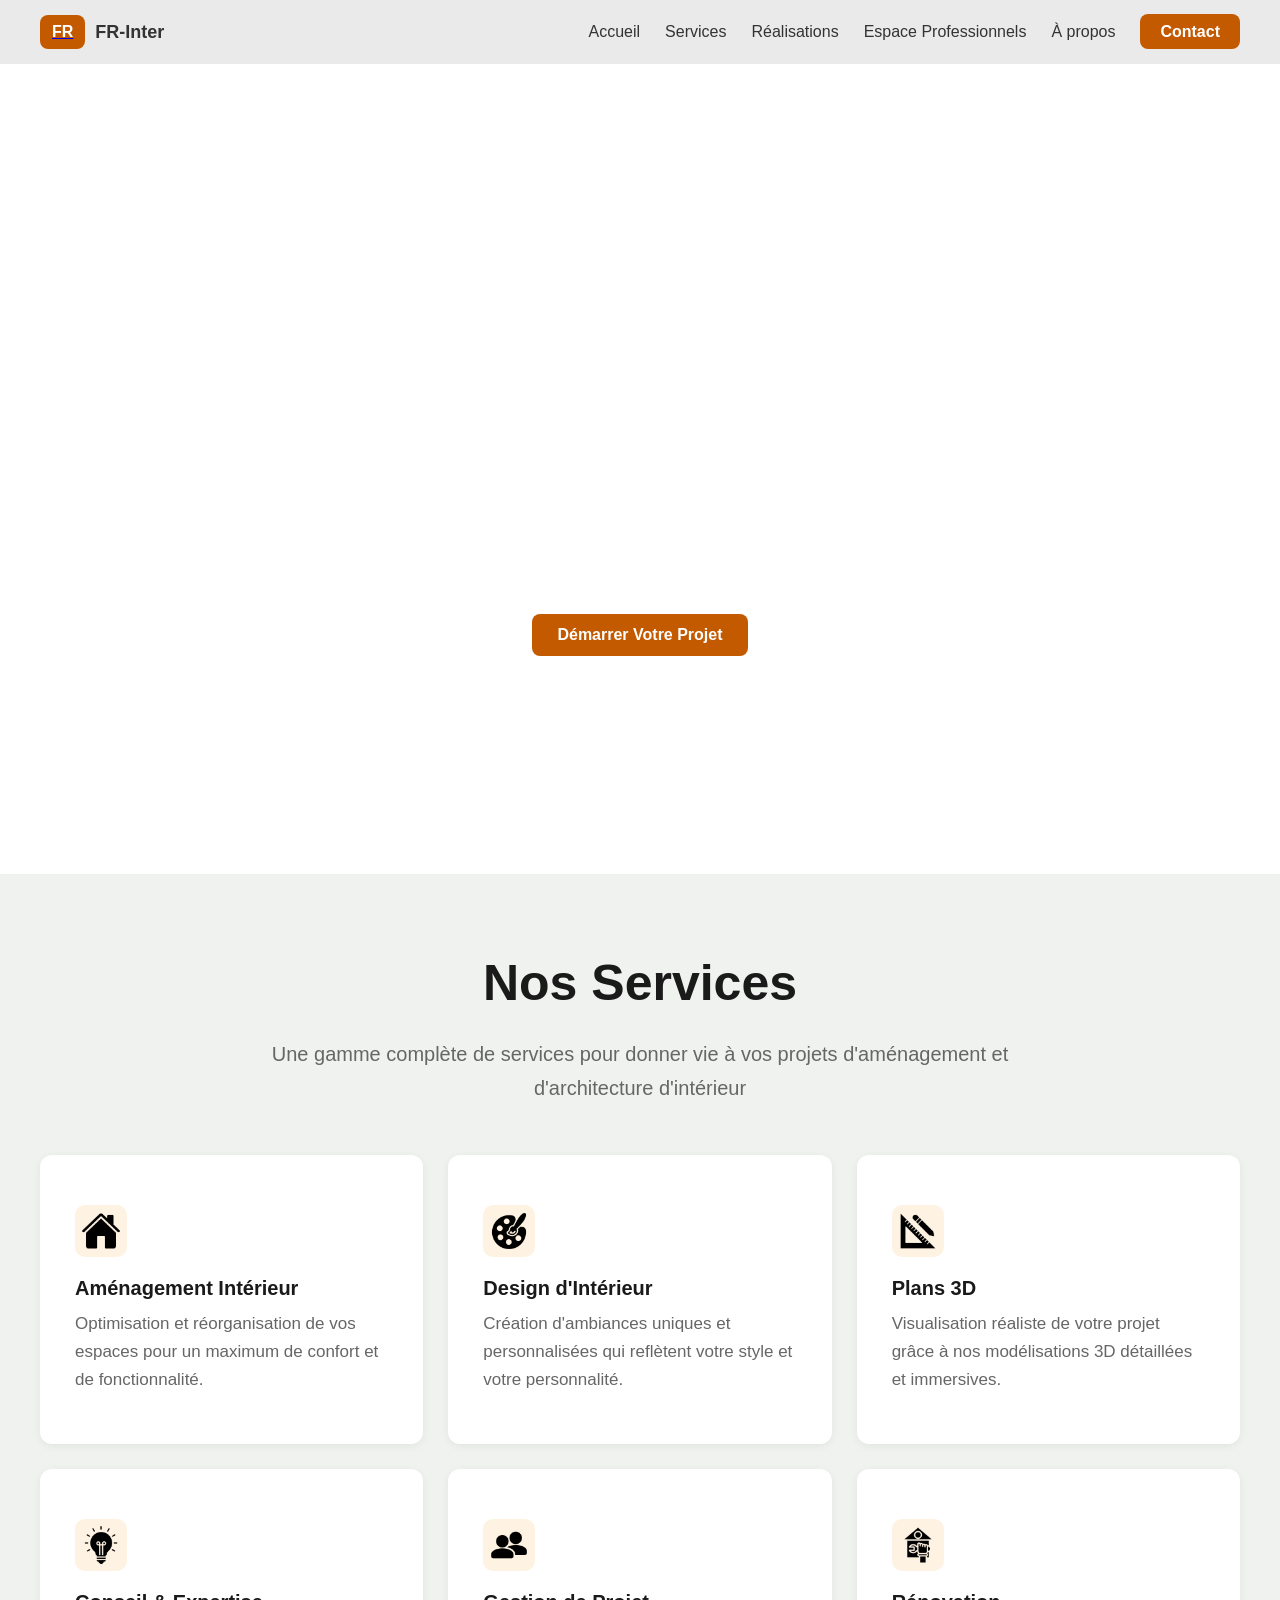
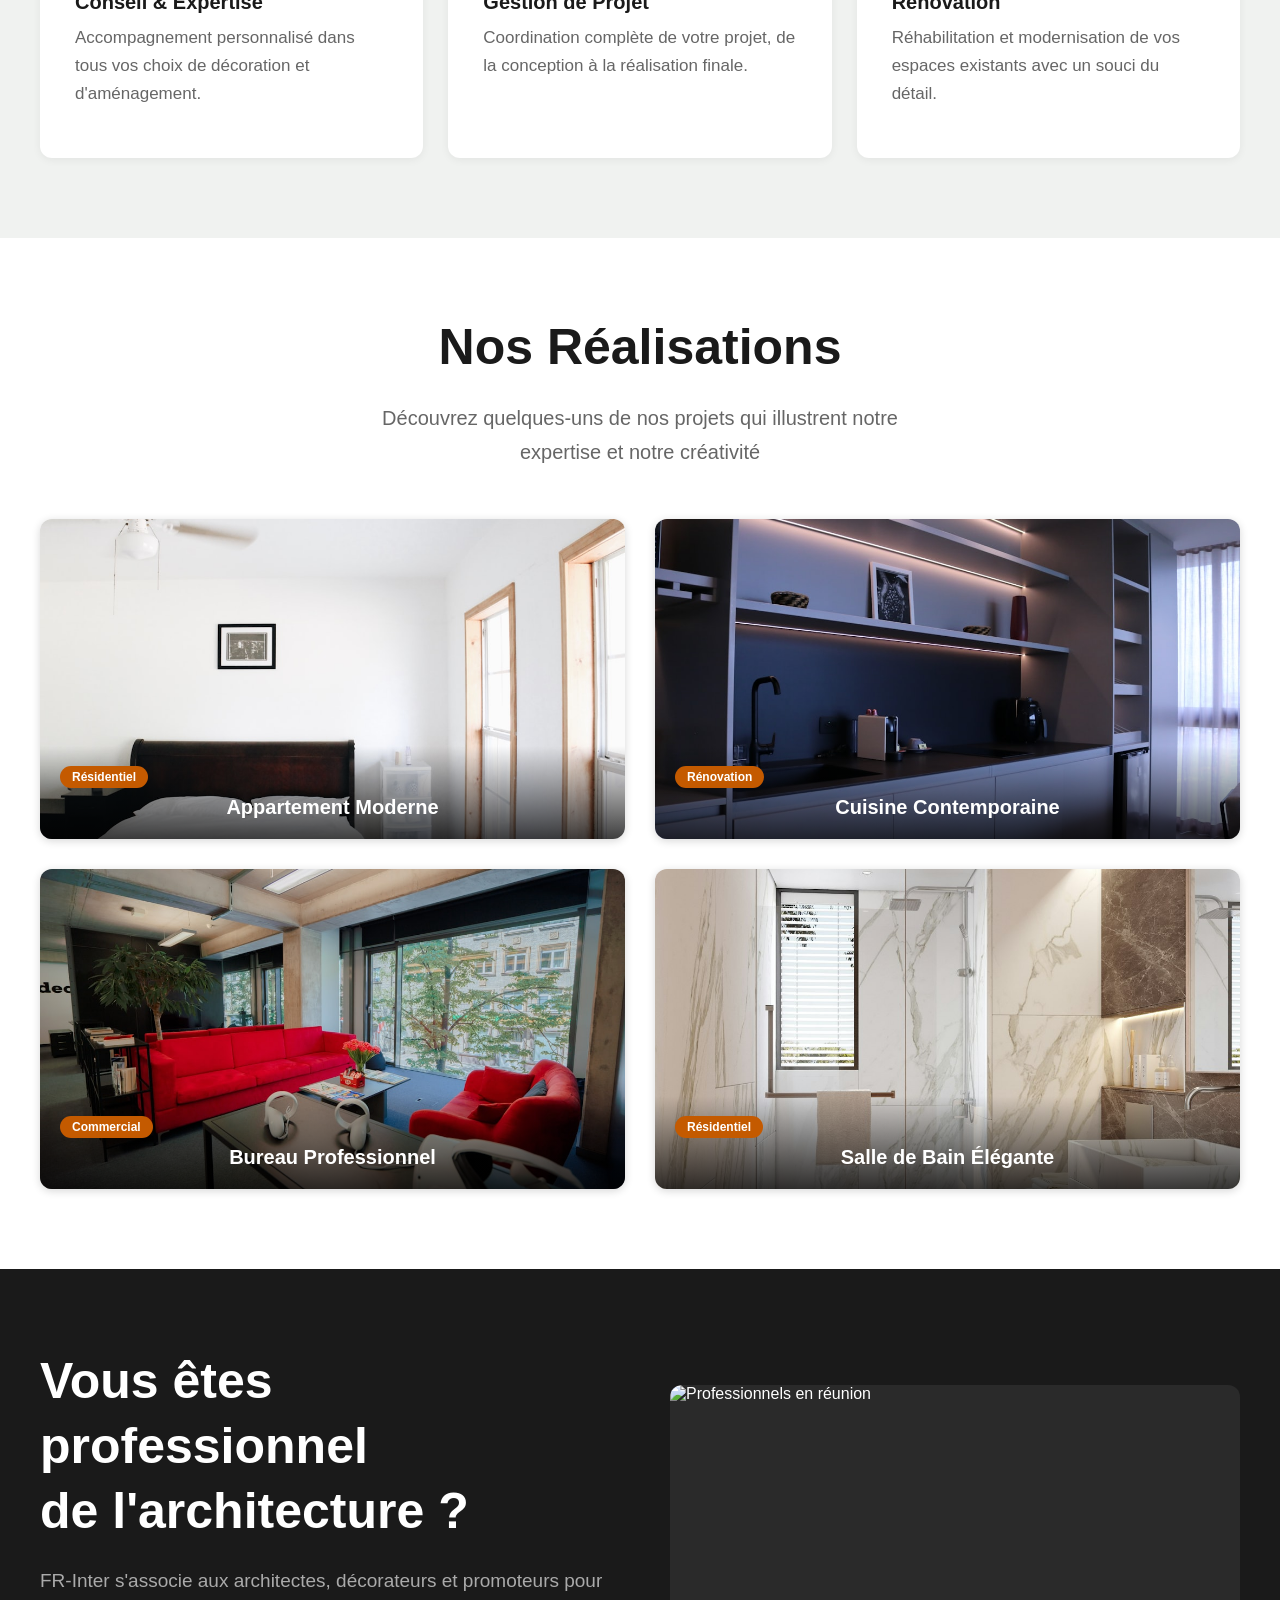
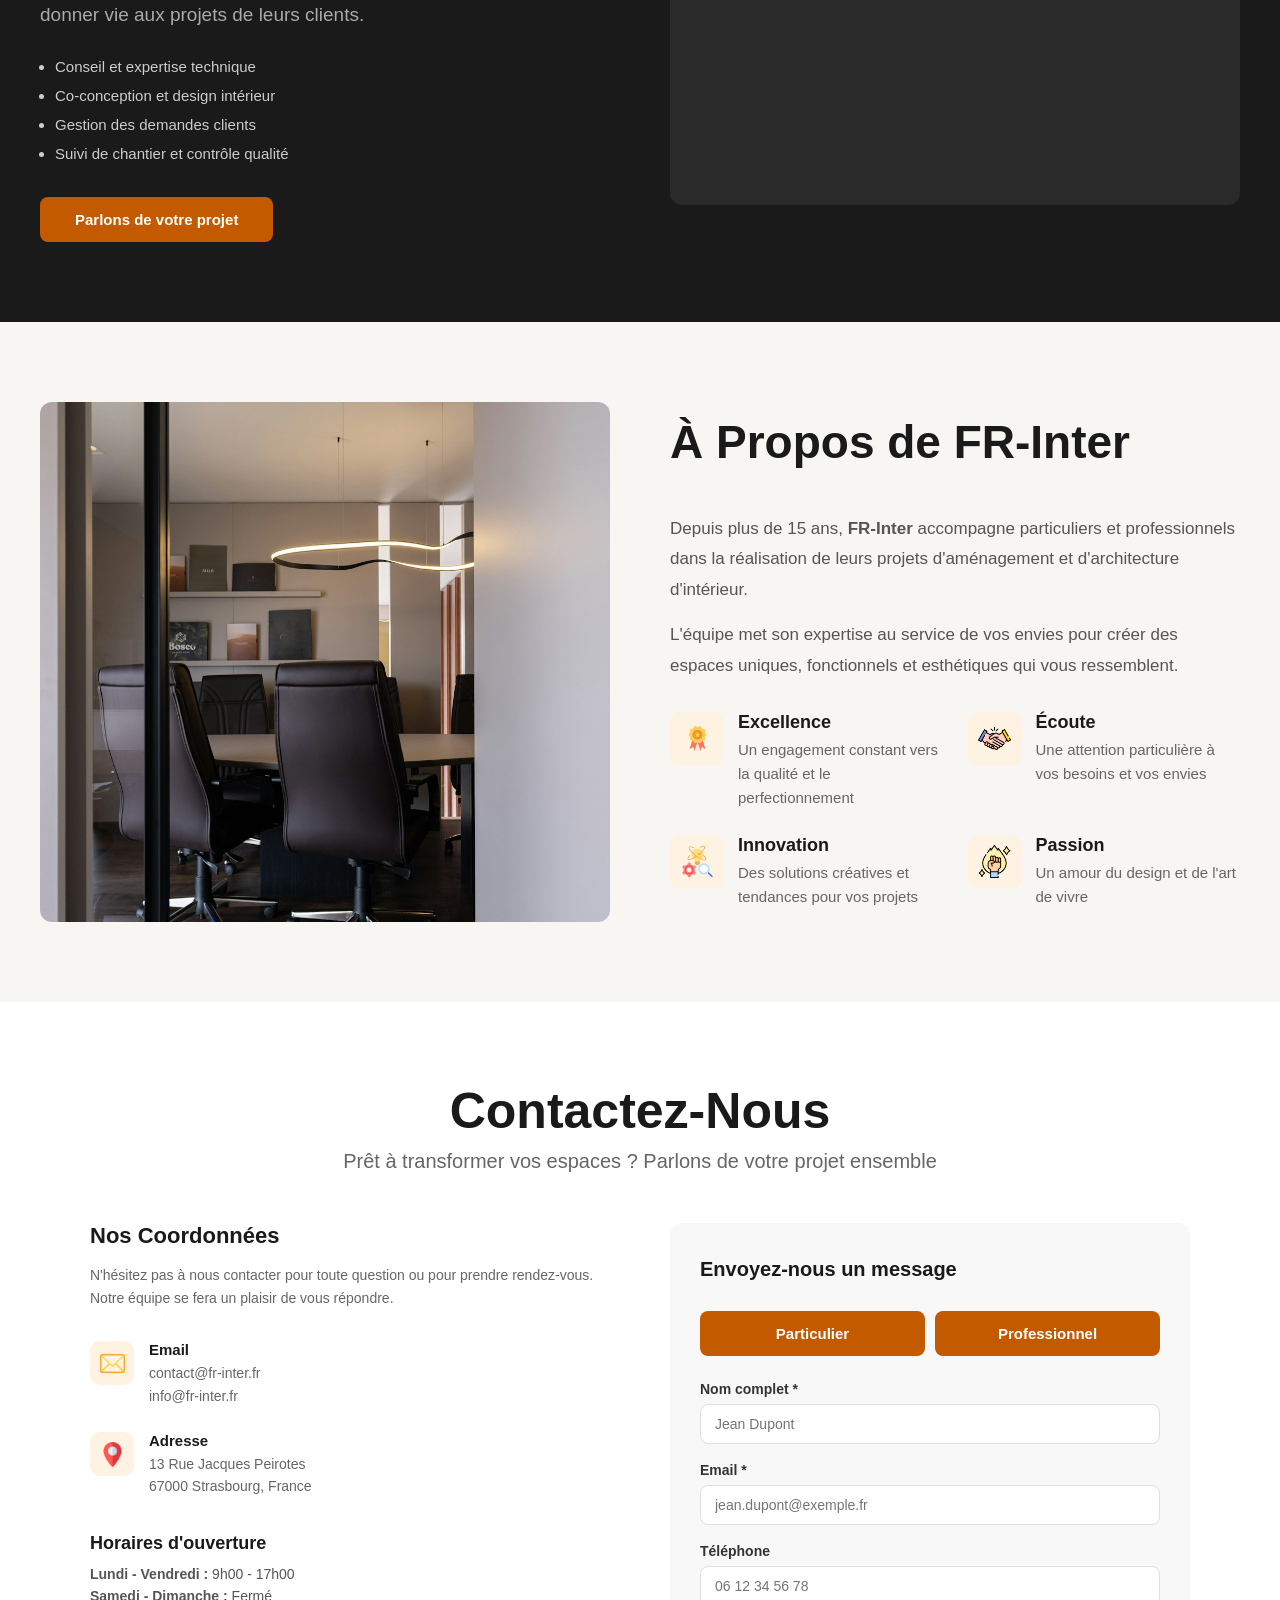
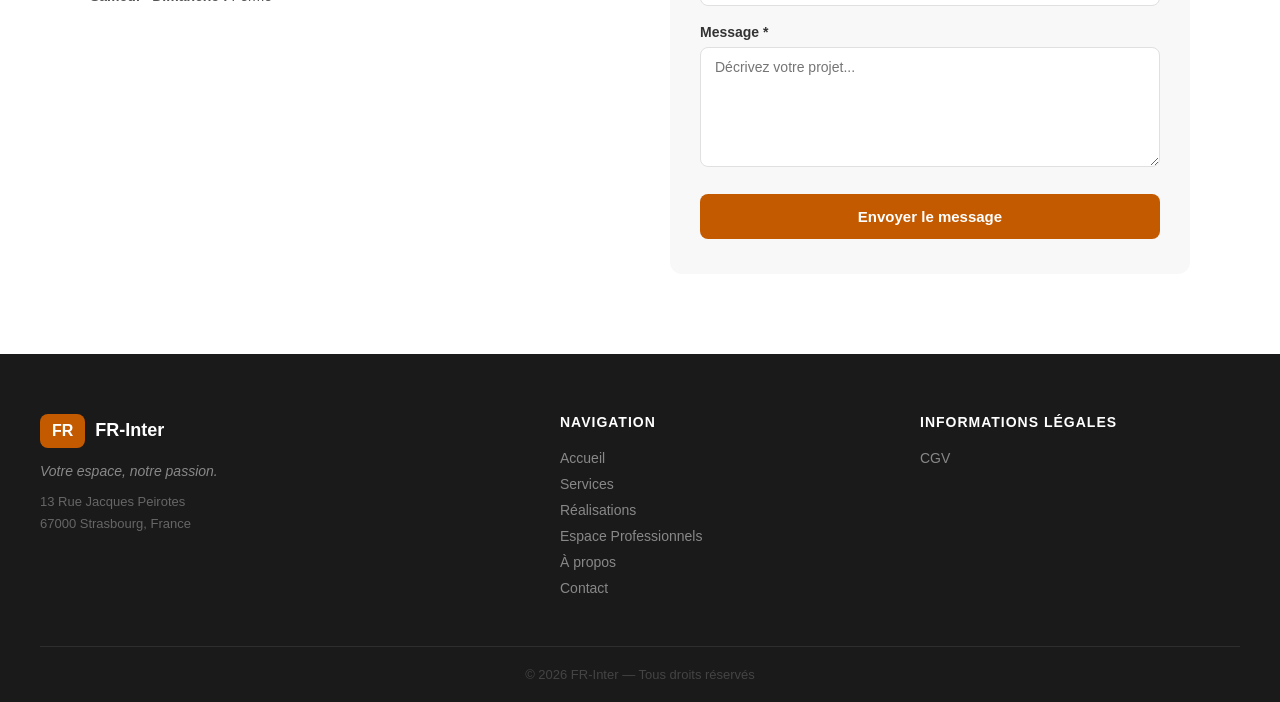
==== commit e70496cd: "ajout animation menu + page CGV" ====
--- a/index.html
+++ b/index.html
@@ -165,8 +165,6 @@
           <div id="apropos-image">
             <img src="Assets/apropos.jpg" alt="Bureau FR-Inter" />
             <div id="apropos-badge">
-              <span id="apropos-badge-chiffre">15+</span>
-              <span id="apropos-badge-texte">Années d'expérience</span>
             </div>
           </div>
 
@@ -260,7 +258,14 @@
           <div id="contact-formulaire">
             <h3>Envoyez-nous un message</h3>
 
-            <form action="#" method="post">
+            <!-- Boutons de sélection -->
+            <div id="choix-type">
+              <button type="button" class="btn-type actif" onclick="afficherFormulaire('particulier')">Particulier</button>
+              <button type="button" class="btn-type" onclick="afficherFormulaire('professionnel')">Professionnel</button>
+            </div>
+
+            <!-- Formulaire Particulier -->
+            <form id="form-particulier" action="#" method="post">
 
               <div class="champ-groupe">
                 <label for="nom">Nom complet *</label>
@@ -285,7 +290,43 @@
               <button type="submit">Envoyer le message</button>
 
             </form>
-          </div>
+
+            <!-- Formulaire Professionnel -->
+            <form id="form-professionnel" action="#" method="post" style="display: none;">
+
+              <div class="champ-groupe">
+                <label for="nom-pro">Nom complet *</label>
+                <input type="text" id="nom-pro" name="nom" placeholder="Jean Dupont" required />
+              </div>
+
+              <div class="champ-groupe">
+                <label for="entreprise">Entreprise *</label>
+                <input type="text" id="entreprise" name="entreprise" placeholder="Nom de votre entreprise" required />
+              </div>
+
+              <div class="champ-groupe">
+                <label for="email-pro">Email *</label>
+                <input type="email" id="email-pro" name="email" placeholder="jean.dupont@entreprise.fr" required />
+              </div>
+
+              <div class="champ-groupe">
+                <label for="type-projet">Type de projet</label>
+                <input type="text" id="type-projet" name="type-projet" placeholder="Ex : aménagement bureau, rénovation..." />
+              </div>
+
+              <div class="champ-groupe">
+                <label for="message-pro">Message *</label>
+                <textarea id="message-pro" name="message" rows="5" placeholder="Décrivez votre projet..." required></textarea>
+              </div>
+
+              <button type="submit">Envoyer le message</button>
+
+            </form>
+
+          </div>
+
+        </div>
+      </section>
 
         </div>
     </main>
@@ -333,8 +374,20 @@
     </footer>
 
     <script>
-
+      function afficherFormulaire(type) {
+        // Afficher le bon formulaire
+        document.getElementById('form-particulier').style.display = type === 'particulier' ? 'block' : 'none'; // Affiche le formulaire particulier si le type est 'particulier', sinon le cache
+        document.getElementById('form-professionnel').style.display = type === 'professionnel' ? 'block' : 'none'; // Affiche le formulaire professionnel si le type est 'professionnel', sinon le cache
+
+        // Mettre à jour les boutons
+        var boutons = document.querySelectorAll('.btn-type'); // Sélectionne tous les boutons de type
+        boutons.forEach(function(bouton) { // Parcourt tous les boutons et retire la classe 'actif' de chacun
+          bouton.classList.remove('actif'); // Retire la classe 'actif' de tous les boutons pour réinitialiser leur état
+        });
+        event.target.classList.add('actif');
+      }
     </script>
+
   </body>
 
 </html>
--- a/style.css
+++ b/style.css
@@ -82,19 +82,20 @@
 
 .nav-cta {
     background-color: #c45a00;
-    color: white !important;
+    color: white ;
     padding: 9px 20px;
     border-radius: 8px;
     font-weight: 600;
 }
 
 .nav-cta::after {
-    display: none !important;
+    display: none ;
 }
 
 .nav-cta:hover {
-    background-color: #a04900 !important;
-    color: white !important;
+    background-color: #ac4e01;
+    color: white ;
+    box-shadow: 0 2px 2px rgba(0, 0, 0, 0.285);
 }
 
 /* SECTION PRINCIPALE */
@@ -131,6 +132,11 @@
     text-decoration: none;
     color: white;
     font-weight: bold;
+}
+
+#principal a:hover {
+    background-color: #a04900;
+    box-shadow: 0 2px 2px rgba(0, 0, 0, 0.819);
 }
 
 #services,
@@ -358,11 +364,12 @@
 
 #pro-texte a:hover {
     background-color: #a04900;
+    box-shadow: 0 2px 2px rgba(0, 0, 0, 0.819);
 }
 
 #pro-image {
     border-radius: 12px;
-    overflow: hidden;
+    overflow: hidden; /* Assure que les éléments à l'intérieur ne dépassent pas les bords arrondis */
     height: 420px;
     background-color: #2a2a2a;
 }
@@ -382,7 +389,7 @@
 
 #apropos-conteneur {
     display: grid;
-    grid-template-columns: 1fr 1fr;
+    grid-template-columns: 1fr 1fr; /* Permet d'avoir deux colonnes de largeur égale */
     gap: 60px;
     max-width: 1200px;
     margin: 0 auto;
@@ -403,30 +410,6 @@
     object-fit: cover;
     border-radius: 12px;
     background-color: #ccc;
-}
-
-#apropos-badge {
-    position: absolute;
-    bottom: -20px;
-    right: -10px;
-    background-color: #c45a00;
-    color: white;
-    padding: 20px 25px;
-    border-radius: 12px;
-    text-align: center;
-}
-
-#apropos-badge-chiffre {
-    display: block;
-    font-size: 42px;
-    font-weight: bold;
-    line-height: 1;
-}
-
-#apropos-badge-texte {
-    display: block;
-    font-size: 13px;
-    margin-top: 5px;
 }
 
 /* Texte */
@@ -747,20 +730,34 @@
     color: #444;
 }
 
-@keyframes apparition {
-  from {
-    opacity: 0;
-    transform: translateY(30px);
-  }
-  to {
-    opacity: 1;
-    transform: translateY(0);
-  }
-}
-
-section {
-  animation: apparition 0.7s ease forwards;
-  animation-timeline: view();
-  animation-range: entry 0% entry 20%;
-}
-
+/* Bouton PARTICULIER/PROFESSIONNEL */
+
+#choix-type {
+    display: flex;
+    gap: 10px;
+    margin-bottom: 25px;
+}
+
+.btn-type {
+    flex: 1;
+    padding: 10px;
+    border: 2px solid #e0e0e0;
+    border-radius: 8px;
+    background-color: white;
+    font-size: 14px;
+    font-weight: 600;
+    color: #666;
+    cursor: pointer;
+    transition: all 0.2s;
+}
+
+.btn-type:hover {
+    border-color: #c45a00;
+    color: #c45a00;
+}
+
+.btn-type.actif {
+    background-color: #c45a00;
+    border-color: #c45a00;
+    color: white;
+}
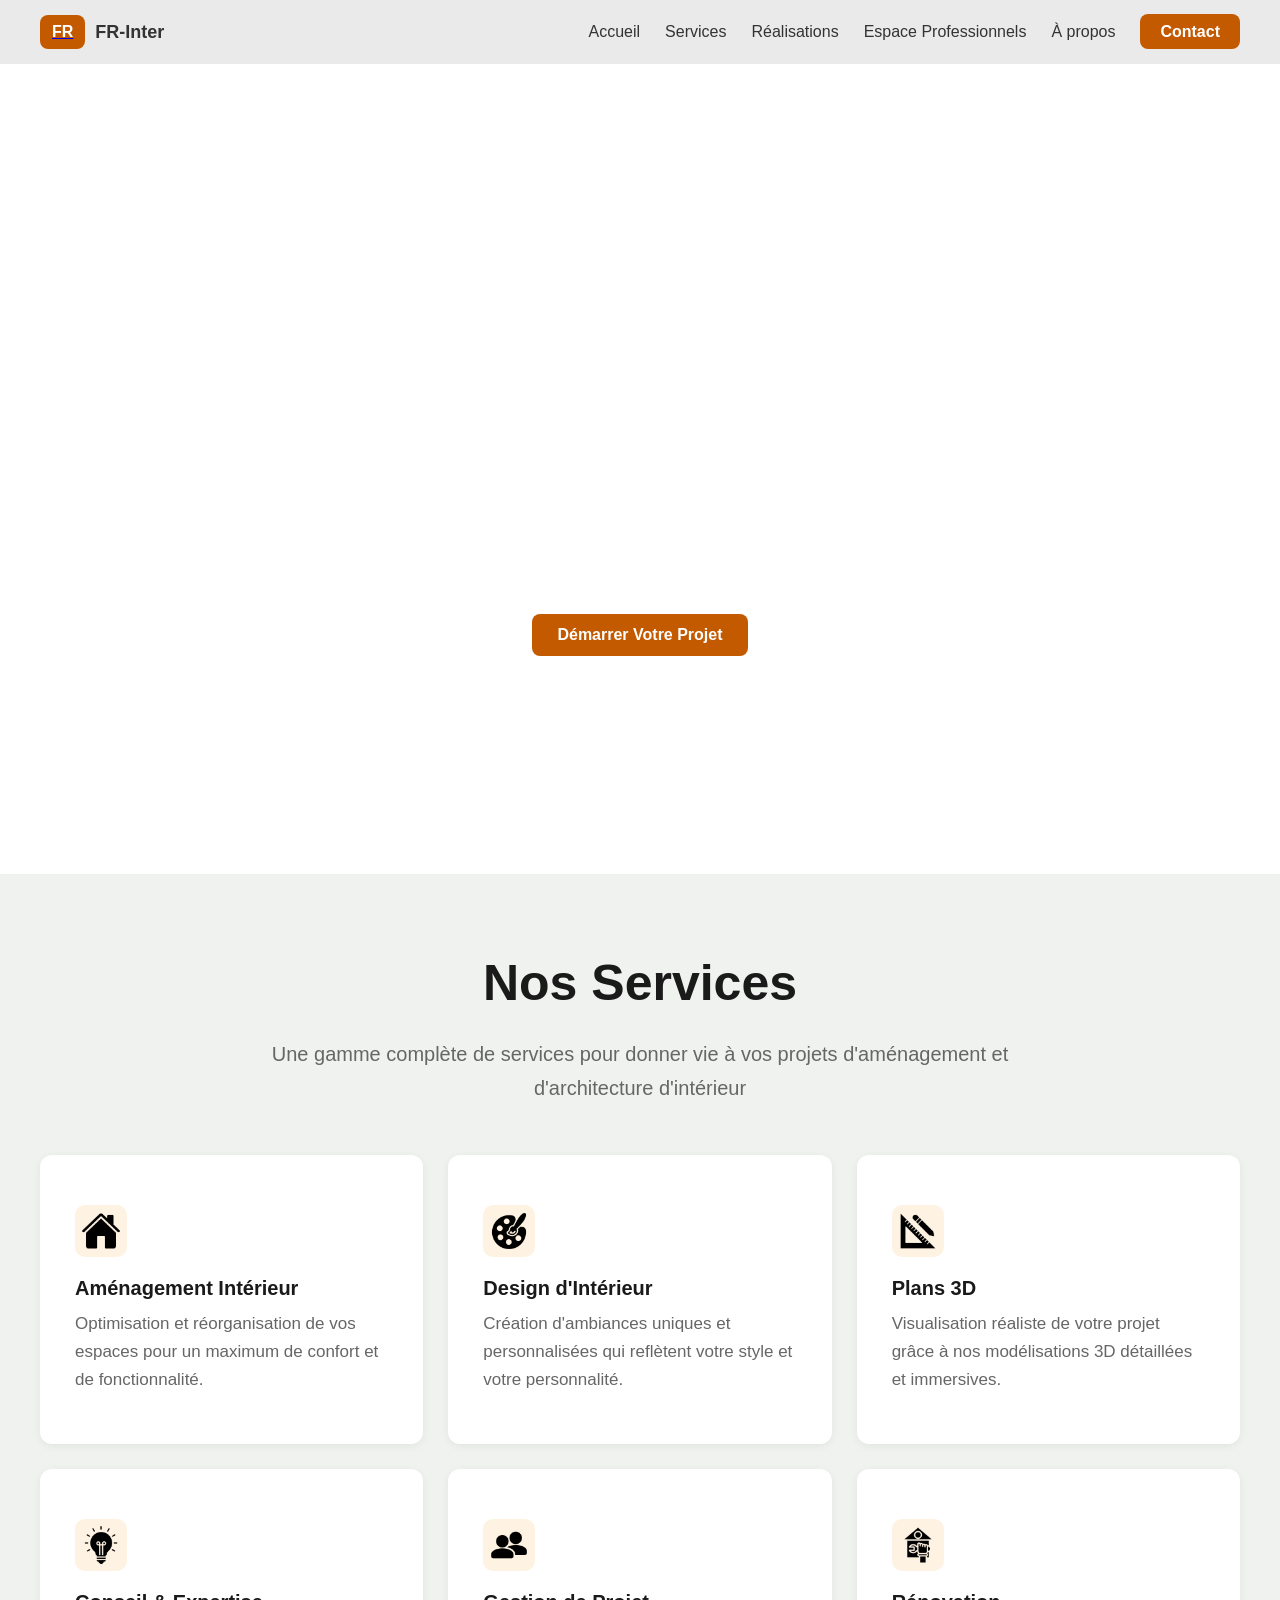
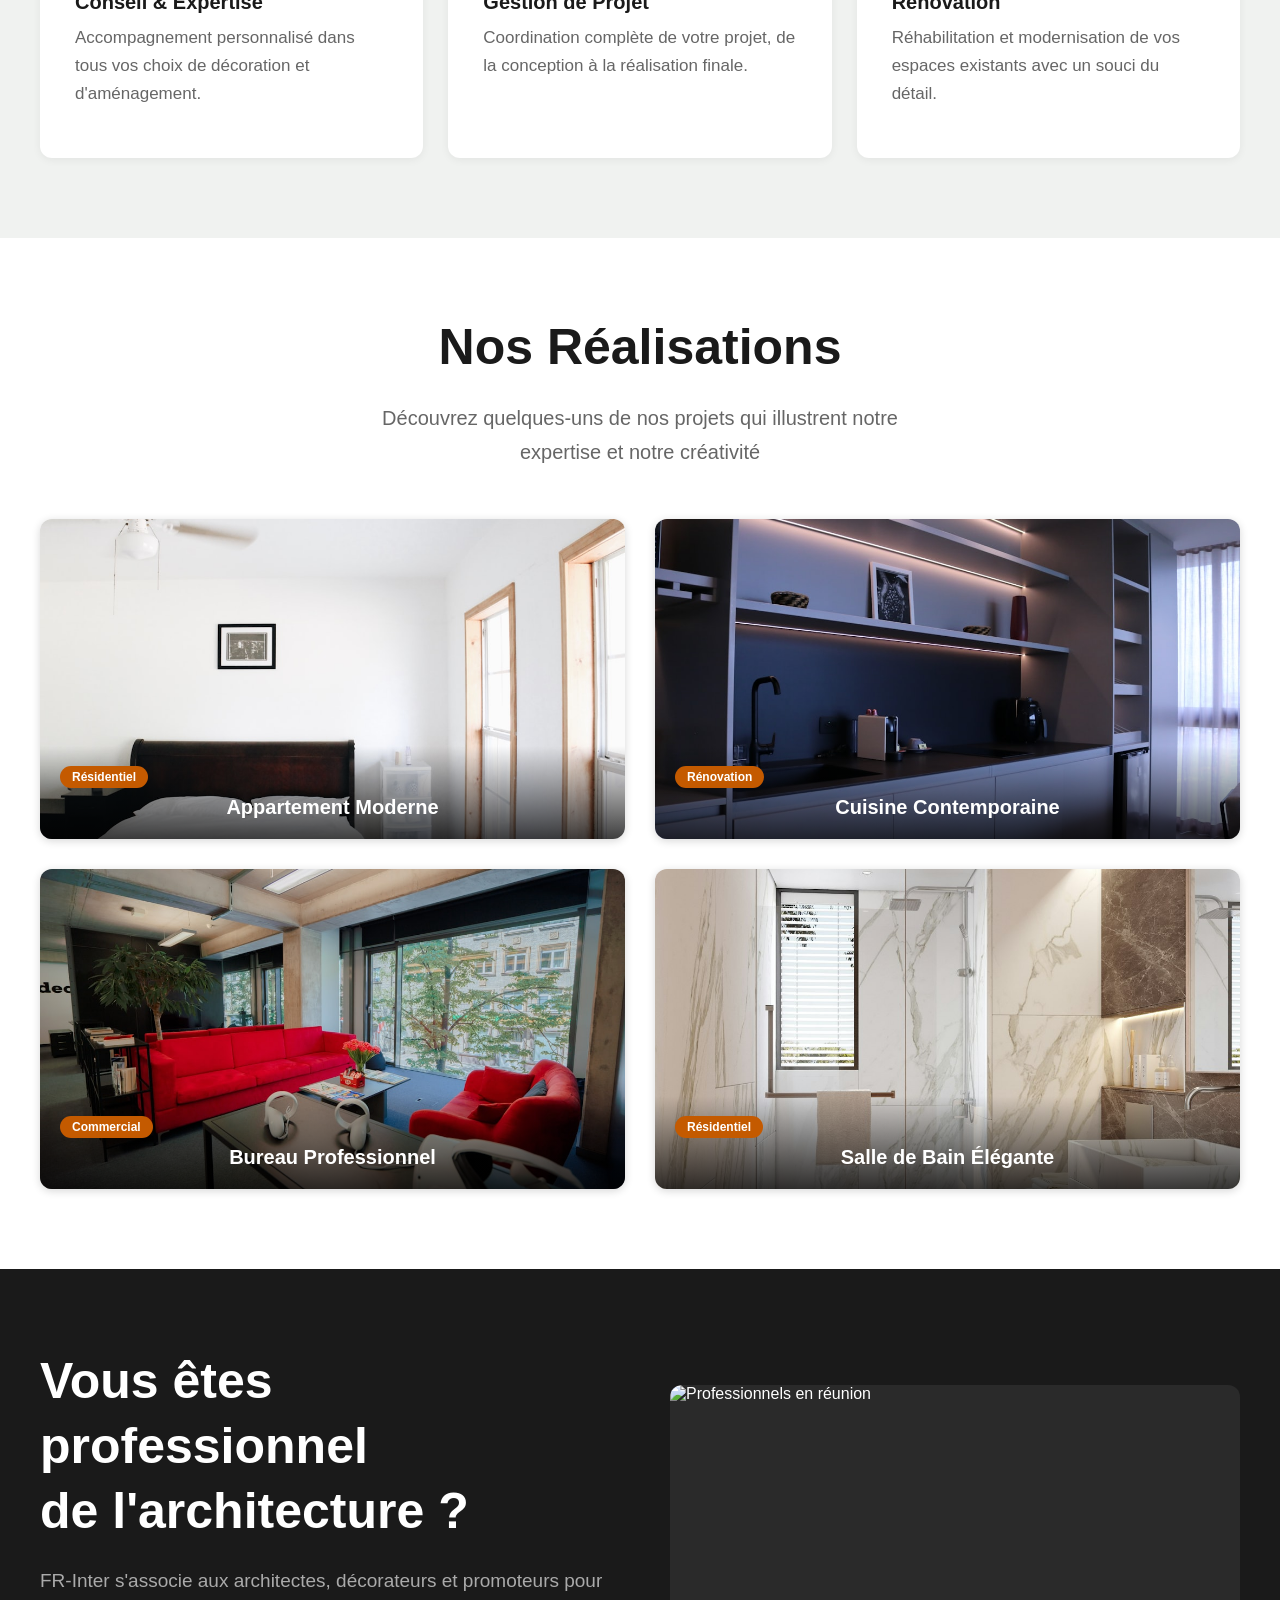
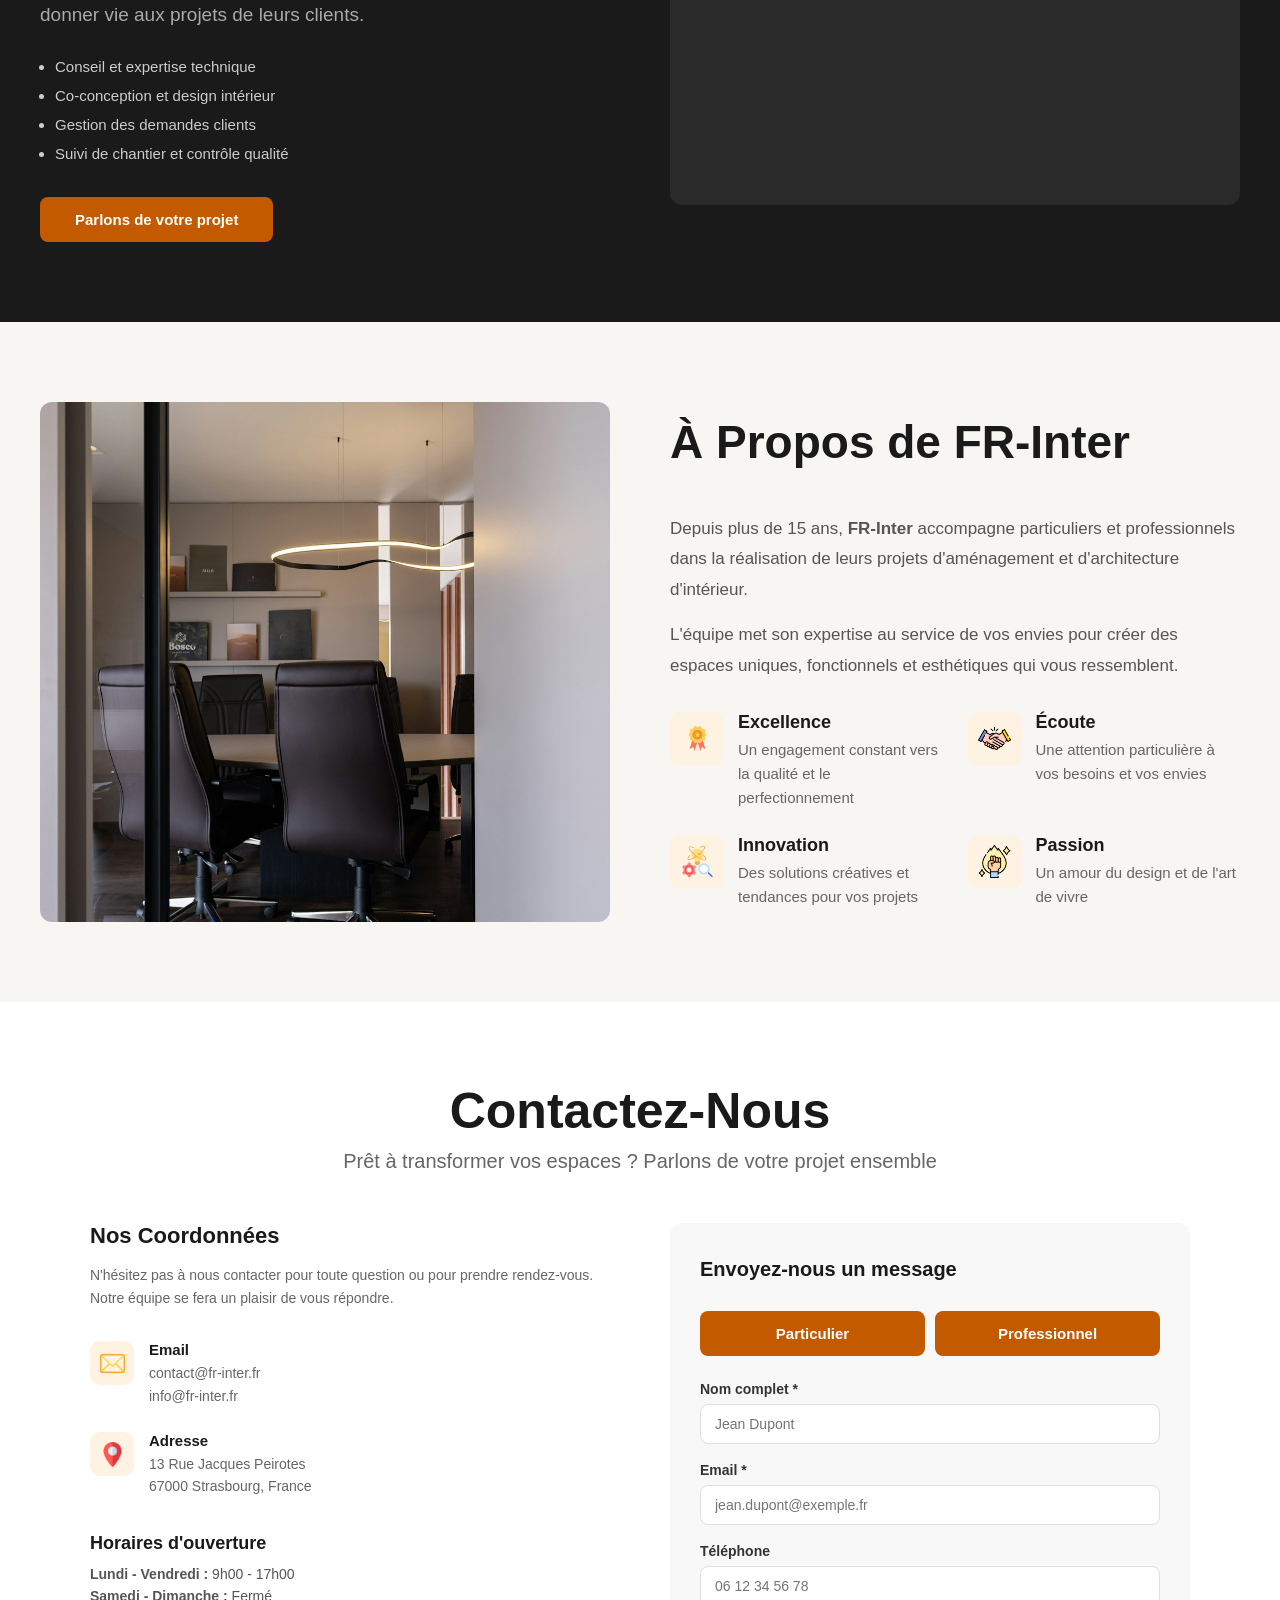
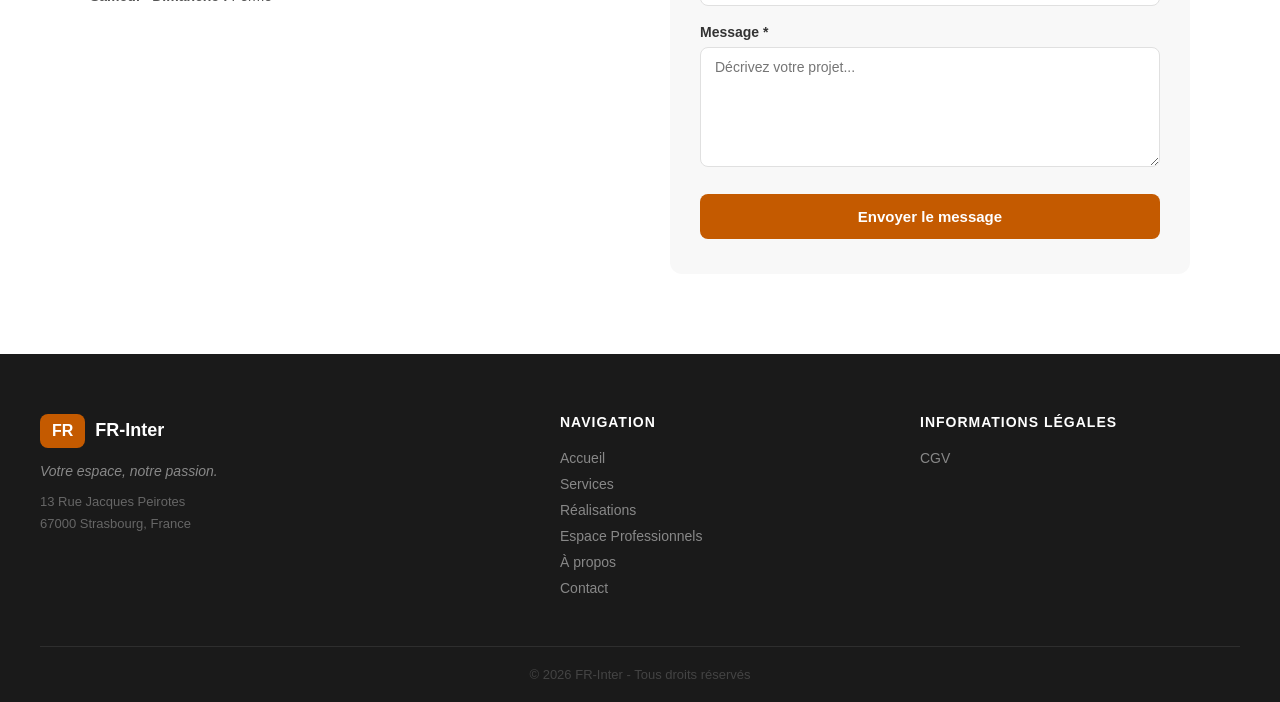
==== commit fc8e6cee: "finalisation JS formulaire + footer et CGV" ====
--- a/index.html
+++ b/index.html
@@ -31,7 +31,7 @@
         <h1>Transformez Vos Espaces en Œuvres d'Art</h1>
         <p>
           FR-Inter, votre partenaire expert en aménagement et architecture
-          d'intérieur
+          d'intérieur depuis plus de 15ans
         </p>
         <a href="#contact">Démarrer Votre Projet</a>
       </section>
@@ -368,7 +368,7 @@
       </div>
 
       <div id="footer-bas">
-        <p>&copy; 2026 FR-Inter — Tous droits réservés</p>
+        <p>&copy; 2026 FR-Inter - Tous droits réservés</p>
       </div>
 
     </footer>
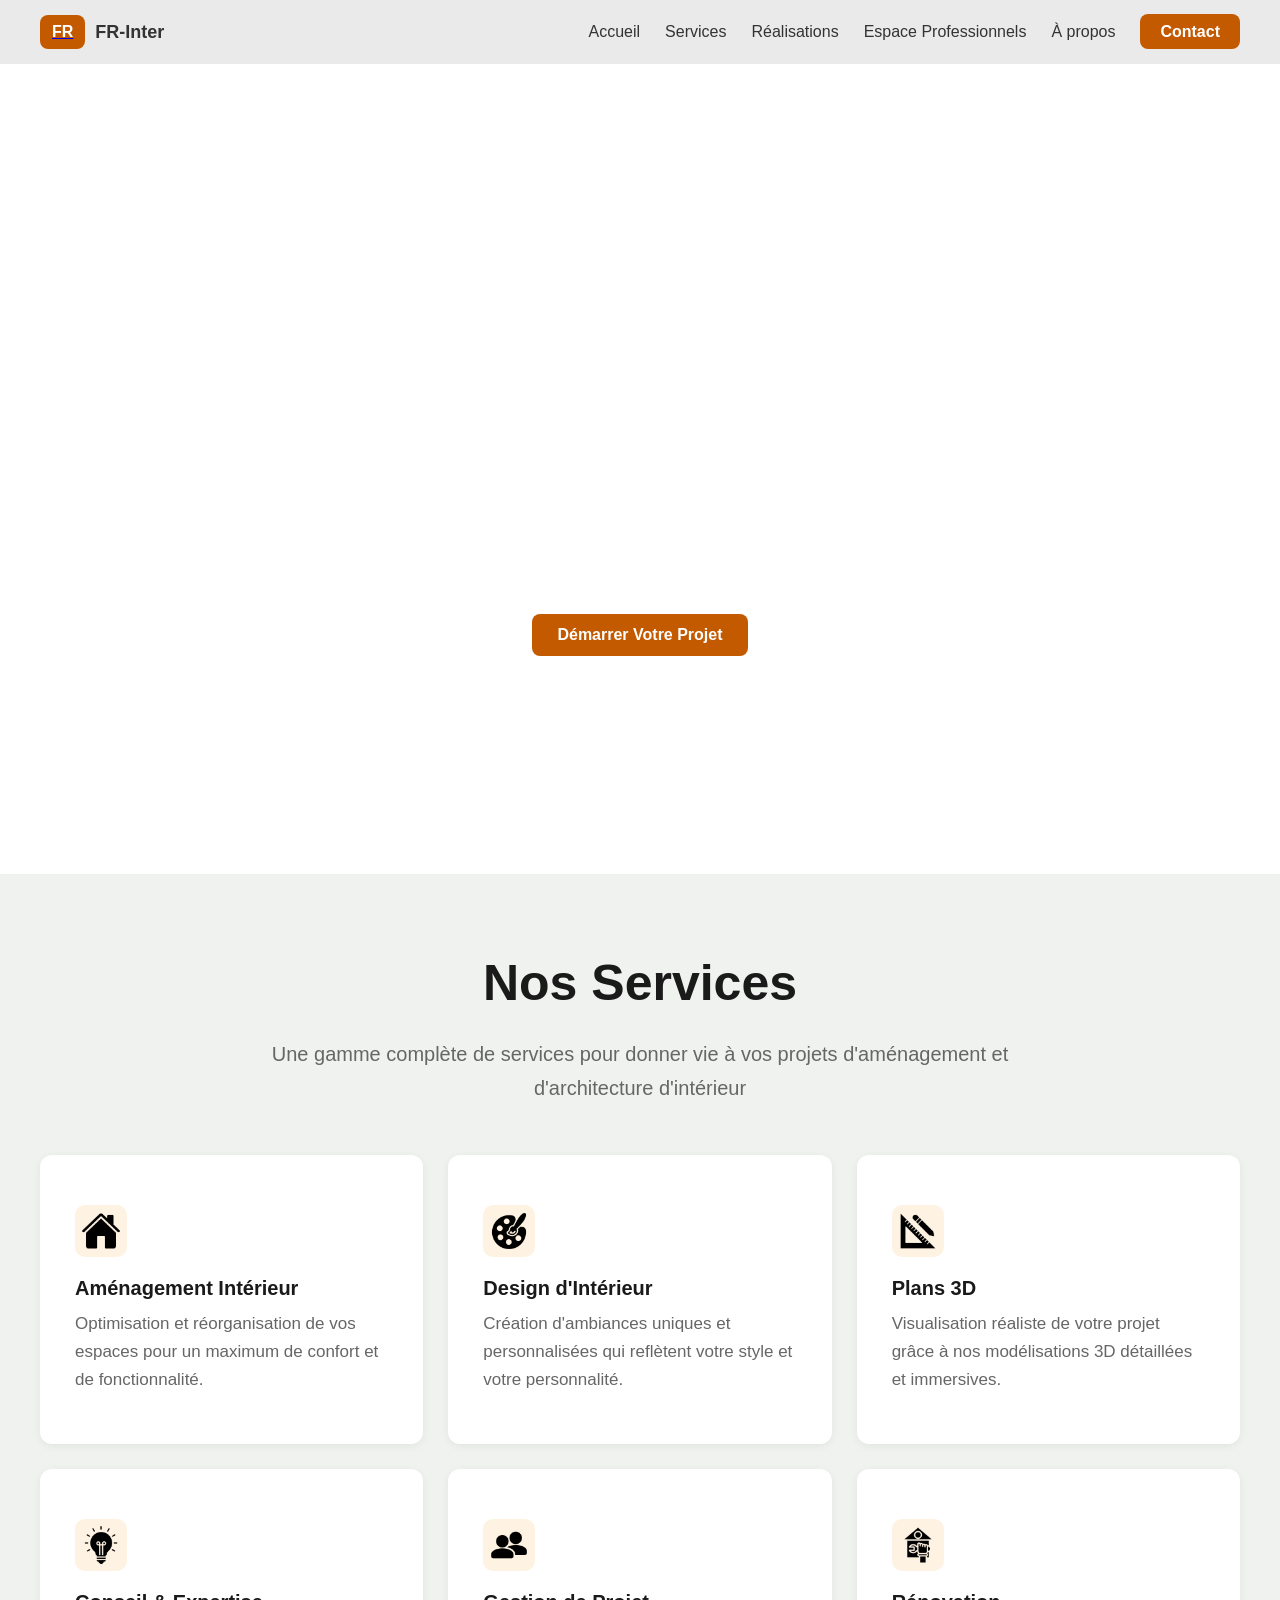
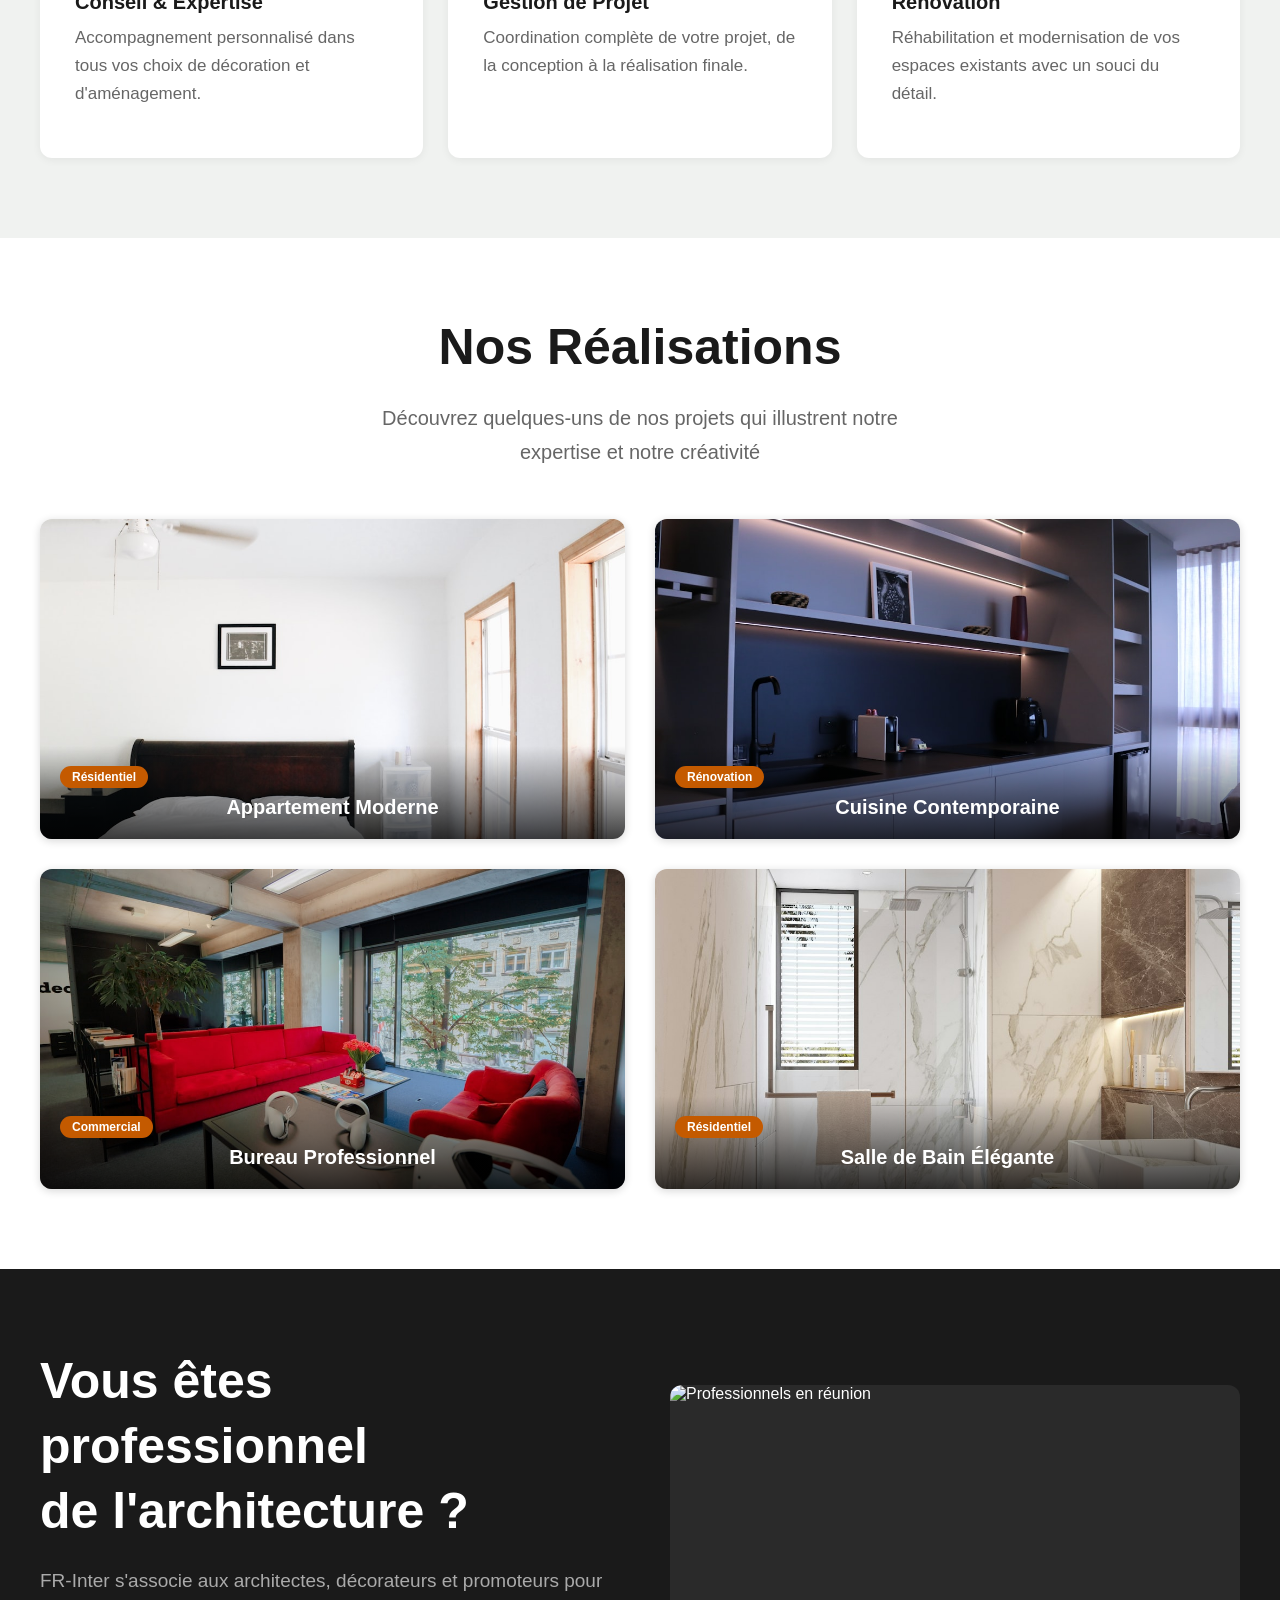
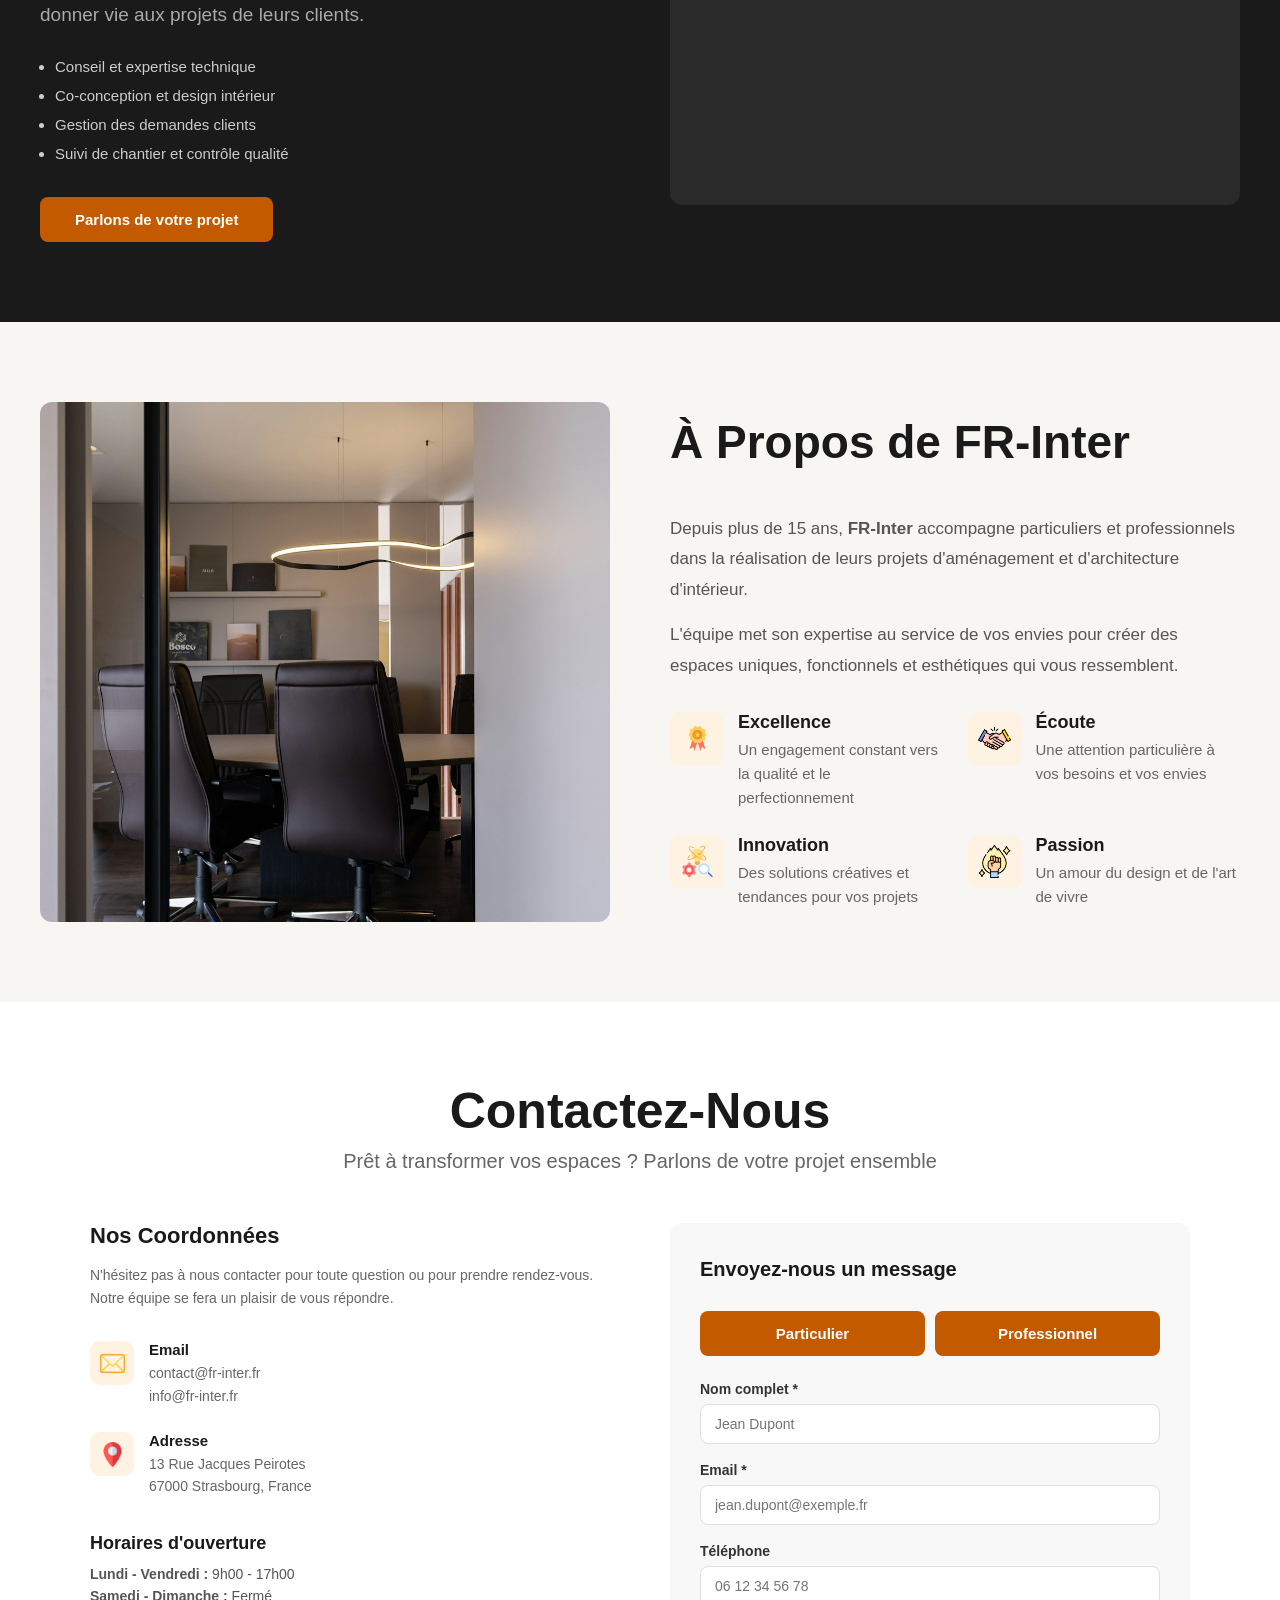
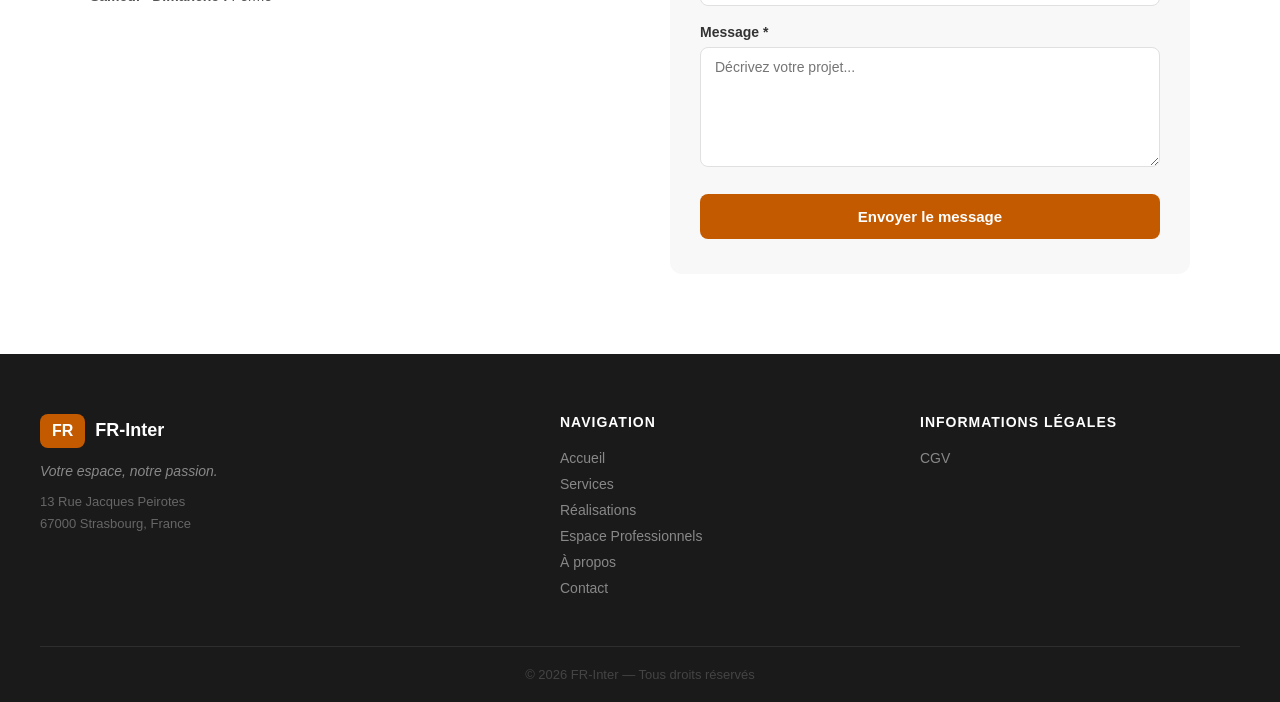
==== commit 9035d92c: "Traitement PHP mis en place + essaie via MAMP" ====
--- a/index.html
+++ b/index.html
@@ -31,7 +31,7 @@
         <h1>Transformez Vos Espaces en Œuvres d'Art</h1>
         <p>
           FR-Inter, votre partenaire expert en aménagement et architecture
-          d'intérieur depuis plus de 15ans
+          d'intérieur
         </p>
         <a href="#contact">Démarrer Votre Projet</a>
       </section>
@@ -140,13 +140,16 @@
           <div id="pro-texte">
             <h2>Vous êtes professionnel<br>de l'architecture ?</h2>
             <p>FR-Inter s'associe aux architectes, décorateurs et promoteurs pour donner vie aux projets de leurs clients.</p>
+
             <ul id="pro-liste">
               <li>Conseil et expertise technique</li>
               <li>Co-conception et design intérieur</li>
               <li>Gestion des demandes clients</li>
               <li>Suivi de chantier et contrôle qualité</li>
             </ul>
+
             <a href="#contact">Parlons de votre projet</a>
+
           </div>
 
           <div id="pro-image">
@@ -265,7 +268,7 @@
             </div>
 
             <!-- Formulaire Particulier -->
-            <form id="form-particulier" action="#" method="post">
+            <form id="form-particulier" action="formulaire.php" method="post">
 
               <div class="champ-groupe">
                 <label for="nom">Nom complet *</label>
@@ -292,7 +295,7 @@
             </form>
 
             <!-- Formulaire Professionnel -->
-            <form id="form-professionnel" action="#" method="post" style="display: none;">
+            <form id="form-professionnel" action="formulaire.php" method="post" style="display: none;">
 
               <div class="champ-groupe">
                 <label for="nom-pro">Nom complet *</label>
@@ -361,14 +364,14 @@
         <div class="footer-col">
           <h4>Informations légales</h4>
           <ul class="footer-liens">
-            <li><a href="#">CGV</a></li>
+            <li><a href="cgv.html">CGV</a></li>
           </ul>
         </div>
 
       </div>
 
       <div id="footer-bas">
-        <p>&copy; 2026 FR-Inter - Tous droits réservés</p>
+        <p>&copy; 2026 FR-Inter — Tous droits réservés</p>
       </div>
 
     </footer>
@@ -384,10 +387,10 @@
         boutons.forEach(function(bouton) { // Parcourt tous les boutons et retire la classe 'actif' de chacun
           bouton.classList.remove('actif'); // Retire la classe 'actif' de tous les boutons pour réinitialiser leur état
         });
-        event.target.classList.add('actif');
+        event.target.classList.add('actif'); // Ajoute la classe 'actif' au bouton cliqué pour le mettre en surbrillance
       }
     </script>
 
   </body>
 
-</html>
+</html>
--- a/style.css
+++ b/style.css
@@ -1,142 +1,143 @@
 * {
-    margin: 0;
-    padding: 0;
-    box-sizing: border-box;
-    font-family: Arial, Helvetica, sans-serif;
+  margin: 0;
+  padding: 0;
+  box-sizing: border-box;
+  font-family: Arial, Helvetica, sans-serif;
 }
 /* --- GÉNÉRAL --- */
 html {
-    scroll-behavior: smooth;
+  scroll-behavior: smooth;
 }
 
 header {
-    background-color: #eaeaea;
-    padding: 15px 40px;
-    display: flex;
-    justify-content: space-between;
-    align-items: center;
-    font-family: Impact, Haettenschweiler, 'Arial Narrow Bold', sans-serif;
-    position: sticky; top: 0; z-index: 100; /* Reste en haut lors du scroll */
-}
-
-
-/* Le carré du logo */ /* J'ai déplacé ce style ici pour éviter les conflits avec le carré du footer */
+  background-color: #eaeaea;
+  padding: 15px 40px;
+  display: flex;
+  justify-content: space-between;
+  align-items: center;
+  font-family: Impact, Haettenschweiler, "Arial Narrow Bold", sans-serif;
+  position: sticky;
+  top: 0;
+  z-index: 100; /* Reste en haut lors du scroll */
+}
+
+/* Le carré du logo */ /* J'ai déplacé ce carre ici pour éviter les conflits avec le carré du footer */
 #carre {
-    background-color: #c45a00;
-    color: white;
-    padding: 8px 12px;
-    border-radius: 8px;
-    font-weight: bold;
+  background-color: #c45a00;
+  color: white;
+  padding: 8px 12px;
+  border-radius: 8px;
+  font-weight: bold;
 }
 
 nav ul {
-    list-style: none;
-    display: flex;
-    gap: 25px;
+  list-style: none;
+  display: flex;
+  gap: 25px;
 }
 
 nav a {
-    text-decoration: none;
-    color: #000000;
-    font-weight: 500;
-    transition: color 0.5s;
+  text-decoration: none;
+  color: #000000;
+  font-weight: 500;
+  transition: color 0.5s;
 }
 
 #logo {
-    display: flex;
-    align-items: center;
-    gap: 10px;
-    text-decoration: none;
+  display: flex;
+  align-items: center;
+  gap: 10px;
+  text-decoration: none;
 }
 
 #logo h2 {
-    color: #333;
-    font-size: 18px;
+  color: #333;
+  font-size: 18px;
 }
 
 #carre {
-    background-color: #c45a00;
-    color: white;
-    padding: 8px 12px;
-    border-radius: 8px;
-    font-weight: bold;
+  background-color: #c45a00;
+  color: white;
+  padding: 8px 12px;
+  border-radius: 8px;
+  font-weight: bold;
 }
 
 nav ul {
-    list-style: none;
-    display: flex;
-    gap: 25px;
-    align-items: center;
+  list-style: none;
+  display: flex;
+  gap: 25px;
+  align-items: center;
 }
 
 nav a {
-    text-decoration: none;
-    color: #333;
-    font-weight: 500;
-    transition: color 0.2s;
+  text-decoration: none;
+  color: #333;
+  font-weight: 500;
+  transition: color 0.2s;
 }
 
 nav a:hover {
-    color: #c45a00;
+  color: #c45a00;
 }
 
 .nav-cta {
-    background-color: #c45a00;
-    color: white ;
-    padding: 9px 20px;
-    border-radius: 8px;
-    font-weight: 600;
+  background-color: #c45a00;
+  color: white;
+  padding: 9px 20px;
+  border-radius: 8px;
+  font-weight: 600;
 }
 
 .nav-cta::after {
-    display: none ;
+  display: none;
 }
 
 .nav-cta:hover {
-    background-color: #ac4e01;
-    color: white ;
-    box-shadow: 0 2px 2px rgba(0, 0, 0, 0.285);
+  background-color: #ac4e01;
+  color: white;
+  box-shadow: 0 2px 2px rgba(0, 0, 0, 0.285);
 }
 
 /* SECTION PRINCIPALE */
 
 #principal {
-    height: 90vh;
-    background-image: url("Assets/photoAccueil2.jpg");
-    background-size: cover;
-    background-position: center;
-    display: flex;
-    flex-direction: column;
-    justify-content: center;
-    align-items: center;
-    text-align: center;
-    padding: 20px;
-    color: white;
+  height: 90vh;
+  background-image: url("Assets/photoAccueil2.jpg");
+  background-size: cover;
+  background-position: center;
+  display: flex;
+  flex-direction: column;
+  justify-content: center;
+  align-items: center;
+  text-align: center;
+  padding: 20px;
+  color: white;
 }
 
 #principal h1 {
-    font-size: 70px;
-    max-width: 800px;
+  font-size: 70px;
+  max-width: 800px;
 }
 
 #principal p {
-    margin: 20px 0;
-    max-width: 700px;
-    font-size: 22px;
+  margin: 20px 0;
+  max-width: 700px;
+  font-size: 22px;
 }
 
 #principal a {
-    background-color: #c45a00;
-    padding: 12px 25px;
-    border-radius: 8px;
-    text-decoration: none;
-    color: white;
-    font-weight: bold;
+  background-color: #c45a00;
+  padding: 12px 25px;
+  border-radius: 8px;
+  text-decoration: none;
+  color: white;
+  font-weight: bold;
 }
 
 #principal a:hover {
-    background-color: #a04900;
-    box-shadow: 0 2px 2px rgba(0, 0, 0, 0.819);
+  background-color: #a04900;
+  box-shadow: 0 2px 2px rgba(0, 0, 0, 0.819);
 }
 
 #services,
@@ -144,620 +145,760 @@
 #espaceProfessionnels,
 #apropos,
 #contact {
-    padding: 80px 40px;
-    text-align: center;
+  padding: 80px 40px;
+  text-align: center;
 }
 
 /* SECTION SERVICES */
 
 #services {
-    background-color: #f0f2f0;
+  background-color: #f0f2f0;
 }
 
 #services h2 {
-    font-size: 50px;
-    margin-bottom: 25px;
-    color: #1a1a1a;
+  font-size: 50px;
+  margin-bottom: 25px;
+  color: #1a1a1a;
 }
 
 #services-intro {
-    font-size: 20px;
-    color: #666;
-    max-width: 780px;
-    margin: 0 auto 50px auto;
-    line-height: 1.7;
+  font-size: 20px;
+  color: #666;
+  max-width: 780px;
+  margin: 0 auto 50px auto;
+  line-height: 1.7;
 }
 
 #services-grille {
-    display: grid;
-    grid-template-columns: repeat(3, 1fr);
-    gap: 25px;
-    max-width: 1550px;
-    margin: 0 auto;
+  display: grid;
+  grid-template-columns: repeat(3, 1fr);
+  gap: 25px;
+  max-width: 1550px;
+  margin: 0 auto;
 }
 
 .carte-service {
-    background-color: white;
-    border-radius: 12px;
-    padding: 50px 35px;
-    text-align: left;
-    box-shadow: 0 2px 8px rgba(0, 0, 0, 0.06);
-    transition: box-shadow 0.25s ease, transform 0.25s ease;
+  background-color: white;
+  border-radius: 12px;
+  padding: 50px 35px;
+  text-align: left;
+  box-shadow: 0 2px 8px rgba(0, 0, 0, 0.06);
+  transition:
+    box-shadow 0.25s ease,
+    transform 0.25s ease;
 }
 
 .carte-service:hover {
-    box-shadow: 0 8px 28px rgba(0, 0, 0, 0.14);
-    transform: translateY(-3px);
+  box-shadow: 0 8px 28px rgba(0, 0, 0, 0.14);
+  transform: translateY(-3px);
 }
 
 .carte-service-icone {
-    background-color: #fef3e2;
-    width: 52px;
-    height: 52px;
-    border-radius: 10px;
-    display: flex;
-    align-items: center;
-    justify-content: center;
-    font-size: 24px;
-    margin-bottom: 20px;
+  background-color: #fef3e2;
+  width: 52px;
+  height: 52px;
+  border-radius: 10px;
+  display: flex;
+  align-items: center;
+  justify-content: center;
+  font-size: 24px;
+  margin-bottom: 20px;
 }
 
 .carte-service-icone img {
-    width: 40px;
-    height: 40px;
-    object-fit: contain; /* Assure que l'image s'adapte bien à l'intérieur du conteneur */
+  width: 40px;
+  height: 40px;
+  object-fit: contain; /* Assure que l'image s'adapte bien à l'intérieur du conteneur */
 }
 
 .carte-service h3 {
-    font-size: 20px;
-    font-weight: 700;
-    color: #1a1a1a;
-    margin-bottom: 10px;
+  font-size: 20px;
+  font-weight: 700;
+  color: #1a1a1a;
+  margin-bottom: 10px;
 }
 
 .carte-service p {
-    font-size: 17px;
-    color: #666;
-    line-height: 1.65;
+  font-size: 17px;
+  color: #666;
+  line-height: 1.65;
 }
 
 /* SECTION RÉALISATIONS */
 
 #realisations {
-    background-color: #ffffff;
+  background-color: #ffffff;
 }
 
 #realisations h2 {
-    font-size: 50px;
-    margin-bottom: 25px;
-    color: #1a1a1a;
+  font-size: 50px;
+  margin-bottom: 25px;
+  color: #1a1a1a;
 }
 
 #realisations-intro {
-    font-size: 20px;
-    color: #666;
-    max-width: 560px;
-    margin: 0 auto 50px auto;
-    line-height: 1.7;
+  font-size: 20px;
+  color: #666;
+  max-width: 560px;
+  margin: 0 auto 50px auto;
+  line-height: 1.7;
 }
 
 #realisations-grille {
-    display: grid;
-    grid-template-columns: repeat(2, 1fr);
-    gap: 30px;
-    max-width: 1550px;
-    margin: 0 auto;
+  display: grid;
+  grid-template-columns: repeat(2, 1fr);
+  gap: 30px;
+  max-width: 1550px;
+  margin: 0 auto;
 }
 
 .carte-realisation {
-    position: relative;
-    border-radius: 12px;
-    overflow: hidden; /* Assure que les éléments à l'intérieur ne dépassent pas les bords arrondis */
-    box-shadow: 0 2px 8px rgba(0, 1, 0, 0.16);
-    height: 320px;
-    cursor: pointer;
-    transition: box-shadow 0.25s ease, transform 0.25s ease;
+  position: relative;
+  border-radius: 12px;
+  overflow: hidden; /* Assure que les éléments à l'intérieur ne dépassent pas les bords arrondis */
+  box-shadow: 0 2px 8px rgba(0, 1, 0, 0.16);
+  height: 320px;
+  cursor: pointer;
+  transition:
+    box-shadow 0.25s ease,
+    transform 0.25s ease;
 }
 
 .carte-realisation img {
-    width: 100%;
-    height: 100%;
-    object-fit: cover;
-    transition: transform 0.4s ease;
-    background-color: #555;
+  width: 100%;
+  height: 100%;
+  object-fit: cover;
+  transition: transform 0.4s ease;
+  background-color: #555;
 }
 
 .carte-realisation:hover {
-    box-shadow: 1 15px 28px rgba(0, 0, 0, 0.14);
-    transform: translateY(-3px);
+  box-shadow: 1 15px 28px rgba(0, 0, 0, 0.14);
+  transform: translateY(-3px);
 }
 
 .carte-realisation:hover img {
-    transform: scale(1.06);
+  transform: scale(1.06);
 }
 
 .carte-realisation-overlay {
-    position: absolute;
-    bottom: 0;
-    left: 0;
-    right: 0;
-    padding: 20px;
-    background: linear-gradient(transparent, rgba(0, 0, 0, 0.75));
-    display: flex;
-    flex-direction: column;
-    gap: 8px;
+  position: absolute;
+  bottom: 0;
+  left: 0;
+  right: 0;
+  padding: 20px;
+  background: linear-gradient(transparent, rgba(0, 0, 0, 0.75));
+  display: flex;
+  flex-direction: column;
+  gap: 8px;
 }
 
 .carte-realisation-badge {
-    display: inline-block;
-    background-color: #c45a00;
-    color: white;
-    font-size: 12px;
-    font-weight: 600;
-    padding: 4px 12px;
-    border-radius: 20px;
-    width: fit-content;
+  display: inline-block;
+  background-color: #c45a00;
+  color: white;
+  font-size: 12px;
+  font-weight: 600;
+  padding: 4px 12px;
+  border-radius: 20px;
+  width: fit-content;
 }
 
 .carte-realisation-overlay h3 {
-    color: white;
-    font-size: 20px;
-    font-weight: 700;
+  color: white;
+  font-size: 20px;
+  font-weight: 700;
 }
 
 /* SECTION ESPACE PROFESSIONNELS */
 
 #espaceProfessionnels {
-    background-color: #1a1a1a;
-    color: white;
-    text-align: left;
+  background-color: #1a1a1a;
+  color: white;
+  text-align: left;
 }
 
 #pro-conteneur {
-    display: grid;
-    grid-template-columns: 1fr 1fr;
-    gap: 60px;
-    max-width: 1200px;
-    margin: 0 auto;
-    align-items: center;
+  display: grid;
+  grid-template-columns: 1fr 1fr;
+  gap: 60px;
+  max-width: 1200px;
+  margin: 0 auto;
+  align-items: center;
 }
 
 #pro-texte h2 {
-    font-size: 50px;
-    color: white;
-    line-height: 1.3;
-    margin-bottom: 20px;
+  font-size: 50px;
+  color: white;
+  line-height: 1.3;
+  margin-bottom: 20px;
 }
 
 #pro-texte p {
-    font-size: 19px;
-    color: #aaaaaa;
-    line-height: 1.8;
-    margin-bottom: 25px;
+  font-size: 19px;
+  color: #aaaaaa;
+  line-height: 1.8;
+  margin-bottom: 25px;
 }
 
 #pro-liste {
-    list-style: disc;
-    padding-left: 15px;
-    display: flex;
-    flex-direction: column;
-    gap: 12px;
-    margin-bottom: 35px;
+  list-style: disc;
+  padding-left: 15px;
+  display: flex;
+  flex-direction: column;
+  gap: 12px;
+  margin-bottom: 35px;
 }
 
 #pro-liste li {
-    font-size: 15px;
-    color: #cccccc;
+  font-size: 15px;
+  color: #cccccc;
 }
 
 #pro-texte a {
-    display: inline-block;
-    background-color: #c45a00;
-    color: white;
-    padding: 14px 35px;
-    border-radius: 8px;
-    font-weight: bold;
-    font-size: 15px;
-    text-decoration: none;
-    transition: background-color 0.2s;
+  display: inline-block;
+  background-color: #c45a00;
+  color: white;
+  padding: 14px 35px;
+  border-radius: 8px;
+  font-weight: bold;
+  font-size: 15px;
+  text-decoration: none;
+  transition: background-color 0.2s;
 }
 
 #pro-texte a:hover {
-    background-color: #a04900;
-    box-shadow: 0 2px 2px rgba(0, 0, 0, 0.819);
+  background-color: #a04900;
+  box-shadow: 0 2px 2px rgba(0, 0, 0, 0.819);
 }
 
 #pro-image {
-    border-radius: 12px;
-    overflow: hidden; /* Assure que les éléments à l'intérieur ne dépassent pas les bords arrondis */
-    height: 420px;
-    background-color: #2a2a2a;
+  border-radius: 12px;
+  overflow: hidden; /* Assure que les éléments à l'intérieur ne dépassent pas les bords arrondis */
+  height: 420px;
+  background-color: #2a2a2a;
 }
 
 #pro-image img {
-    width: 100%;
-    height: 100%;
-    object-fit: cover;
+  width: 100%;
+  height: 100%;
+  object-fit: cover;
 }
 
 /* SECTION À PROPOS */
 
 #apropos {
-    background-color: #f8f6f3;
-    text-align: left;
+  background-color: #f8f6f3;
+  text-align: left;
 }
 
 #apropos-conteneur {
-    display: grid;
-    grid-template-columns: 1fr 1fr; /* Permet d'avoir deux colonnes de largeur égale */
-    gap: 60px;
-    max-width: 1200px;
-    margin: 0 auto;
-    align-items: center;
+  display: grid;
+  grid-template-columns: 1fr 1fr; /* Permet d'avoir deux colonnes de largeur égale */
+  gap: 60px;
+  max-width: 1200px;
+  margin: 0 auto;
+  align-items: center;
 }
 
 /* Image */
 #apropos-image {
-    position: relative;
-    border-radius: 12px;
-    overflow: visible;
-    height: 520px;
+  position: relative;
+  border-radius: 12px;
+  overflow: visible;
+  height: 520px;
 }
 
 #apropos-image img {
-    width: 100%;
-    height: 100%;
-    object-fit: cover;
-    border-radius: 12px;
-    background-color: #ccc;
+  width: 100%;
+  height: 100%;
+  object-fit: cover;
+  border-radius: 12px;
+  background-color: #ccc;
 }
 
 /* Texte */
 #apropos-texte h2 {
-    font-size: 46px;
-    color: #1a1a1a;
-    margin-bottom: 45px;
+  font-size: 46px;
+  color: #1a1a1a;
+  margin-bottom: 45px;
 }
 
 #apropos-texte > p {
-    font-size: 17px;
-    color: #555;
-    line-height: 1.8;
-    margin-bottom: 15px;
+  font-size: 17px;
+  color: #555;
+  line-height: 1.8;
+  margin-bottom: 15px;
 }
 
 /* Valeurs */
 #apropos-valeurs {
-    display: grid;
-    grid-template-columns: 1fr 1fr;
-    gap: 25px;
-    margin-top: 30px;
+  display: grid;
+  grid-template-columns: 1fr 1fr;
+  gap: 25px;
+  margin-top: 30px;
 }
 
 .valeur {
-    display: flex;
-
-    gap: 14px;
+  display: flex;
+
+  gap: 14px;
 }
 
 .valeur-icone {
-    background-color: #fef3e2;
-    width: 54px;
-    height: 54px;
-    border-radius: 10px;
-    display: flex;
-    align-items: center;
-    justify-content: center;
-    font-size: 20px;
-    flex-shrink: 0; /* Assure que l'icône ne rétrécit pas si le texte est long */
+  background-color: #fef3e2;
+  width: 54px;
+  height: 54px;
+  border-radius: 10px;
+  display: flex;
+  align-items: center;
+  justify-content: center;
+  font-size: 20px;
+  flex-shrink: 0; /* Assure que l'icône ne rétrécit pas si le texte est long */
 }
 
 .valeur-icone img {
-    width: 33px;
-    height: 33px;
-    object-fit: contain; /* Assure que l'image s'adapte bien à l'intérieur du conteneur */
+  width: 33px;
+  height: 33px;
+  object-fit: contain; /* Assure que l'image s'adapte bien à l'intérieur du conteneur */
 }
 
 .valeur h3 {
-    font-size: 18px;
-    font-weight: 700;
-    color: #1a1a1a;
-    margin-bottom: 5px;
+  font-size: 18px;
+  font-weight: 700;
+  color: #1a1a1a;
+  margin-bottom: 5px;
 }
 
 .valeur p {
-    font-size: 15px;
-    color: #666;
-    line-height: 1.6;
+  font-size: 15px;
+  color: #666;
+  line-height: 1.6;
 }
 
 /* SECTION CONTACT */
 
 #contact {
-    background-color: #ffffff;
+  background-color: #ffffff;
 }
 
 #contact h2 {
-    font-size: 50px;
-    margin-bottom: 10px;
-    color: #1a1a1a;
+  font-size: 50px;
+  margin-bottom: 10px;
+  color: #1a1a1a;
 }
 
 #contact-intro {
-    font-size: 20px;
-    color: #666;
-    margin-bottom: 50px;
+  font-size: 20px;
+  color: #666;
+  margin-bottom: 50px;
 }
 
 #contact-conteneur {
-    display: grid;
-    grid-template-columns: 1fr 1fr;
-    gap: 60px;
-    max-width: 1100px;
-    margin: 0 auto;
-    text-align: left;
+  display: grid;
+  grid-template-columns: 1fr 1fr;
+  gap: 60px;
+  max-width: 1100px;
+  margin: 0 auto;
+  text-align: left;
 }
 
 /* --- Coordonnées --- */
 
 #contact-coordonnees h3 {
-    font-size: 22px;
-    color: #1a1a1a;
-    margin-bottom: 15px;
+  font-size: 22px;
+  color: #1a1a1a;
+  margin-bottom: 15px;
 }
 
 #contact-coordonnees > p {
-    font-size: 14px;
-    color: #666;
-    line-height: 1.7;
-    margin-bottom: 30px;
+  font-size: 14px;
+  color: #666;
+  line-height: 1.7;
+  margin-bottom: 30px;
 }
 
 .contact-info {
-    display: flex;
-    align-items: flex-start;
-    gap: 15px;
-    margin-bottom: 25px;
+  display: flex;
+  align-items: flex-start;
+  gap: 15px;
+  margin-bottom: 25px;
 }
 
 .contact-info-icone {
-    background-color: #fef3e2;
-    width: 44px;
-    height: 44px;
-    border-radius: 10px;
-    display: flex;
-    align-items: center;
-    justify-content: center;
-    font-size: 18px;
-    flex-shrink: 0;
+  background-color: #fef3e2;
+  width: 44px;
+  height: 44px;
+  border-radius: 10px;
+  display: flex;
+  align-items: center;
+  justify-content: center;
+  font-size: 18px;
+  flex-shrink: 0;
 }
 
 .contact-info-icone img {
-    width: 25px;
-    height: 25px;
-    object-fit: contain;
+  width: 25px;
+  height: 25px;
+  object-fit: contain;
 }
 
 .contact-info strong {
-    display: block;
-    font-size: 15px;
-    color: #1a1a1a;
-    margin-bottom: 4px;
+  display: block;
+  font-size: 15px;
+  color: #1a1a1a;
+  margin-bottom: 4px;
 }
 
 .contact-info p {
-    font-size: 14px;
-    color: #666;
-    line-height: 1.6;
+  font-size: 14px;
+  color: #666;
+  line-height: 1.6;
 }
 
 #contact-horaires {
-    margin-top: 35px;
+  margin-top: 35px;
 }
 
 #contact-horaires h3 {
-    font-size: 18px;
-    color: #1a1a1a;
-    margin-bottom: 12px;
+  font-size: 18px;
+  color: #1a1a1a;
+  margin-bottom: 12px;
 }
 
 #contact-horaires p {
-    font-size: 14px;
-    color: #555;
-    margin-bottom: 6px;
+  font-size: 14px;
+  color: #555;
+  margin-bottom: 6px;
 }
 
 /* --- Formulaire Contact --- */
 
 #contact-formulaire {
-    background-color: #f8f8f8;
-    border-radius: 12px;
-    padding: 35px 30px;
+  background-color: #f8f8f8;
+  border-radius: 12px;
+  padding: 35px 30px;
 }
 
 #contact-formulaire h3 {
-    font-size: 20px;
-    color: #1a1a1a;
-    margin-bottom: 25px;
+  font-size: 20px;
+  color: #1a1a1a;
+  margin-bottom: 25px;
 }
 
 .champ-groupe {
-    margin-bottom: 18px;
+  margin-bottom: 18px;
 }
 
 .champ-groupe label {
-    display: block;
-    font-size: 14px;
-    font-weight: 600;
-    color: #333;
-    margin-bottom: 7px;
-}
- /* Styles pour les champs de saisie et le textarea */
+  display: block;
+  font-size: 14px;
+  font-weight: 600;
+  color: #333;
+  margin-bottom: 7px;
+}
+/* Styles pour les champs de saisie et le textarea */
 .champ-groupe input,
 .champ-groupe textarea {
-    width: 100%;
-    padding: 11px 14px;
-    border: 1.5px solid #e0e0e0;
-    border-radius: 8px;
-    font-size: 14px;
-    font-family: Arial, Helvetica, sans-serif;
-    color: #333;
-    background-color: #ffffff;
-    outline: none;
-    transition: border-color 0.2s;
+  width: 100%;
+  padding: 11px 14px;
+  border: 1.5px solid #e0e0e0;
+  border-radius: 8px;
+  font-size: 14px;
+  font-family: Arial, Helvetica, sans-serif;
+  color: #333;
+  background-color: #ffffff;
+  outline: none;
+  transition: border-color 0.2s;
 }
 
 .champ-groupe input:focus,
 .champ-groupe textarea:focus {
-    border-color: #c45a00;
+  border-color: #c45a00;
 }
 
 .champ-groupe textarea {
-    resize: vertical;
-    min-height: 120px;
+  resize: vertical;
+  min-height: 120px;
 }
 
 #contact-formulaire button {
-    width: 100%;
-    padding: 14px;
-    background-color: #c45a00;
-    color: white;
-    border: none;
-    border-radius: 8px;
-    font-size: 15px;
-    font-weight: bold;
-    cursor: pointer;
-    transition: background-color 0.2s;
-    margin-top: 5px;
+  width: 100%;
+  padding: 14px;
+  background-color: #c45a00;
+  color: white;
+  border: none;
+  border-radius: 8px;
+  font-size: 15px;
+  font-weight: bold;
+  cursor: pointer;
+  transition: background-color 0.2s;
+  margin-top: 5px;
 }
 
 #contact-formulaire button:hover {
-    background-color: #a04900;
+  background-color: #a04900;
 }
 
 /* SECTION FOOTER */
 
 footer {
-    background-color: #1a1a1a;
-    color: #aaaaaa;
-    padding: 60px 40px 0 40px;
+  background-color: #1a1a1a;
+  color: #aaaaaa;
+  padding: 60px 40px 0 40px;
 }
 
 #footer-conteneur {
-    display: grid;
-    grid-template-columns: 1.5fr 1fr 1fr;
-    gap: 40px;
-    max-width: 1200px;
-    margin: 0 auto;
-    padding-bottom: 50px;
-    border-bottom: 1px solid #2e2e2e;
+  display: grid;
+  grid-template-columns: 1.5fr 1fr 1fr;
+  gap: 40px;
+  max-width: 1200px;
+  margin: 0 auto;
+  padding-bottom: 50px;
+  border-bottom: 1px solid #2e2e2e;
 }
 
 .footer-col h4 {
+  font-size: 14px;
+  font-weight: 700;
+  color: white;
+  text-transform: uppercase;
+  letter-spacing: 1px;
+  margin-bottom: 20px;
+}
+
+#footer-logo {
+  display: flex;
+  align-items: center;
+  gap: 10px;
+  margin-bottom: 15px;
+}
+
+#footer-logo #carre {
+  background-color: #c45a00;
+  color: white;
+  padding: 8px 12px;
+  border-radius: 8px;
+  font-weight: bold;
+}
+
+#footer-logo span {
+  font-size: 18px;
+  font-weight: bold;
+  color: white;
+}
+
+#footer-slogan {
+  font-size: 14px;
+  font-style: italic;
+  color: #888;
+  margin-bottom: 12px;
+}
+
+#footer-adresse {
+  font-size: 13px;
+  color: #666;
+  line-height: 1.7;
+}
+
+.footer-liens {
+  list-style: none;
+  display: flex;
+  flex-direction: column;
+  gap: 10px;
+}
+
+.footer-liens li {
+  font-size: 14px;
+  color: #888;
+}
+
+.footer-liens a {
+  color: #888;
+  text-decoration: none;
+  transition: color 0.2s;
+}
+
+.footer-liens a:hover {
+  color: #c45a00;
+}
+
+#footer-bas {
+  max-width: 1200px;
+  margin: 0 auto;
+  padding: 20px 0;
+  text-align: center;
+}
+
+#footer-bas p {
+  font-size: 13px;
+  color: #444;
+}
+
+/* Bouton PARTICULIER/PROFESSIONNEL */
+
+#choix-type {
+  display: flex;
+  gap: 10px;
+  margin-bottom: 25px;
+}
+
+.btn-type {
+  flex: 1;
+  padding: 10px;
+  border: 2px solid #e0e0e0;
+  border-radius: 8px;
+  background-color: white;
+  font-size: 14px;
+  font-weight: 600;
+  color: #666;
+  cursor: pointer;
+  transition: all 0.2s;
+}
+
+.btn-type:hover {
+  border-color: #c45a00;
+  color: #c45a00;
+}
+
+.btn-type.actif {
+  background-color: #c45a00;
+  border-color: #c45a00;
+  color: white;
+}
+
+/* CGV */
+
+#cgv-page {
+  max-width: 860px;
+  margin: 60px auto;
+  padding: 0 40px 80px 40px;
+}
+
+#cgv-page h1 {
+  font-size: 36px;
+  color: #1a1a1a;
+  margin-bottom: 8px;
+}
+
+#cgv-page .cgv-date {
+  font-size: 14px;
+  color: #888;
+  margin-bottom: 50px;
+}
+
+#cgv-page h2 {
+  font-size: 20px;
+  color: #c45a00;
+  margin-top: 40px;
+  margin-bottom: 12px;
+}
+
+#cgv-page p {
+  font-size: 15px;
+  color: #444;
+  line-height: 1.8;
+  margin-bottom: 12px;
+}
+
+#cgv-page ul {
+  margin: 10px 0 12px 20px;
+  font-size: 15px;
+  color: #444;
+  line-height: 1.8;
+}
+
+/* RESPONSIVE MOBILE en 768px  */
+
+@media (max-width: 768px) {
+  /* Header */
+  header {
+    padding: 12px 20px;
+    flex-wrap: wrap;
+    gap: 15px;
+  }
+
+  nav ul {
+    flex-wrap: wrap;
+    gap: 10px;
+    justify-content: center;
+  }
+
+  nav a {
+    font-size: 13px;
+  }
+
+  /* Accueil / Principal */
+  #principal {
+    height: 70vh;
+    padding: 20px;
+  }
+
+  #principal h1 {
+    font-size: 30px;
+  }
+
+  #principal p {
     font-size: 14px;
-    font-weight: 700;
-    color: white;
-    text-transform: uppercase;
-    letter-spacing: 1px;
-    margin-bottom: 20px;
-}
-
-#footer-logo {
-    display: flex;
-    align-items: center;
-    gap: 10px;
-    margin-bottom: 15px;
-}
-
-#footer-logo #carre {
-    background-color: #c45a00;
-    color: white;
-    padding: 8px 12px;
-    border-radius: 8px;
-    font-weight: bold;
-}
-
-#footer-logo span {
-    font-size: 18px;
-    font-weight: bold;
-    color: white;
-}
-
-#footer-slogan {
-    font-size: 14px;
-    font-style: italic;
-    color: #888;
-    margin-bottom: 12px;
-}
-
-#footer-adresse {
-    font-size: 13px;
-    color: #666;
-    line-height: 1.7;
-}
-
-.footer-liens {
-    list-style: none;
-    display: flex;
-    flex-direction: column;
-    gap: 10px;
-}
-
-.footer-liens li {
-    font-size: 14px;
-    color: #888;
-}
-
-.footer-liens a {
-    color: #888;
-    text-decoration: none;
-    transition: color 0.2s;
-}
-
-.footer-liens a:hover {
-    color: #c45a00;
-}
-
-#footer-bas {
-    max-width: 1200px;
-    margin: 0 auto;
-    padding: 20px 0;
-    text-align: center;
-}
-
-#footer-bas p {
-    font-size: 13px;
-    color: #444;
-}
-
-/* Bouton PARTICULIER/PROFESSIONNEL */
-
-#choix-type {
-    display: flex;
-    gap: 10px;
-    margin-bottom: 25px;
-}
-
-.btn-type {
-    flex: 1;
-    padding: 10px;
-    border: 2px solid #e0e0e0;
-    border-radius: 8px;
-    background-color: white;
-    font-size: 14px;
-    font-weight: 600;
-    color: #666;
-    cursor: pointer;
-    transition: all 0.2s;
-}
-
-.btn-type:hover {
-    border-color: #c45a00;
-    color: #c45a00;
-}
-
-.btn-type.actif {
-    background-color: #c45a00;
-    border-color: #c45a00;
-    color: white;
-}
+  }
+
+  /* Sections */
+  #services,
+  #realisations,
+  #espaceProfessionnels,
+  #apropos,
+  #contact {
+    padding: 50px 20px;
+  }
+
+  #services h2,
+  #realisations h2,
+  #apropos-texte h2,
+  #contact h2 {
+    font-size: 28px;
+  }
+
+  /* Services */
+  #services-grille {
+    grid-template-columns: 1fr;
+    max-width: 100%;
+  }
+
+  /* Réalisations */
+  #realisations-grille {
+    grid-template-columns: 1fr;
+  }
+
+  /* Espace Pro */
+  #pro-conteneur {
+    grid-template-columns: 1fr;
+  }
+
+  #pro-image {
+    height: 250px;
+  }
+
+  /* À propos */
+  #apropos-conteneur {
+    grid-template-columns: 1fr;
+  }
+
+  #apropos-image {
+    height: 300px;
+  }
+
+  #apropos-valeurs {
+    grid-template-columns: 1fr;
+  }
+
+  /* Contact */
+  #contact-conteneur {
+    grid-template-columns: 1fr;
+  }
+
+  /* Footer */
+  #footer-conteneur {
+    grid-template-columns: 1fr;
+    gap: 30px;
+  }
+}
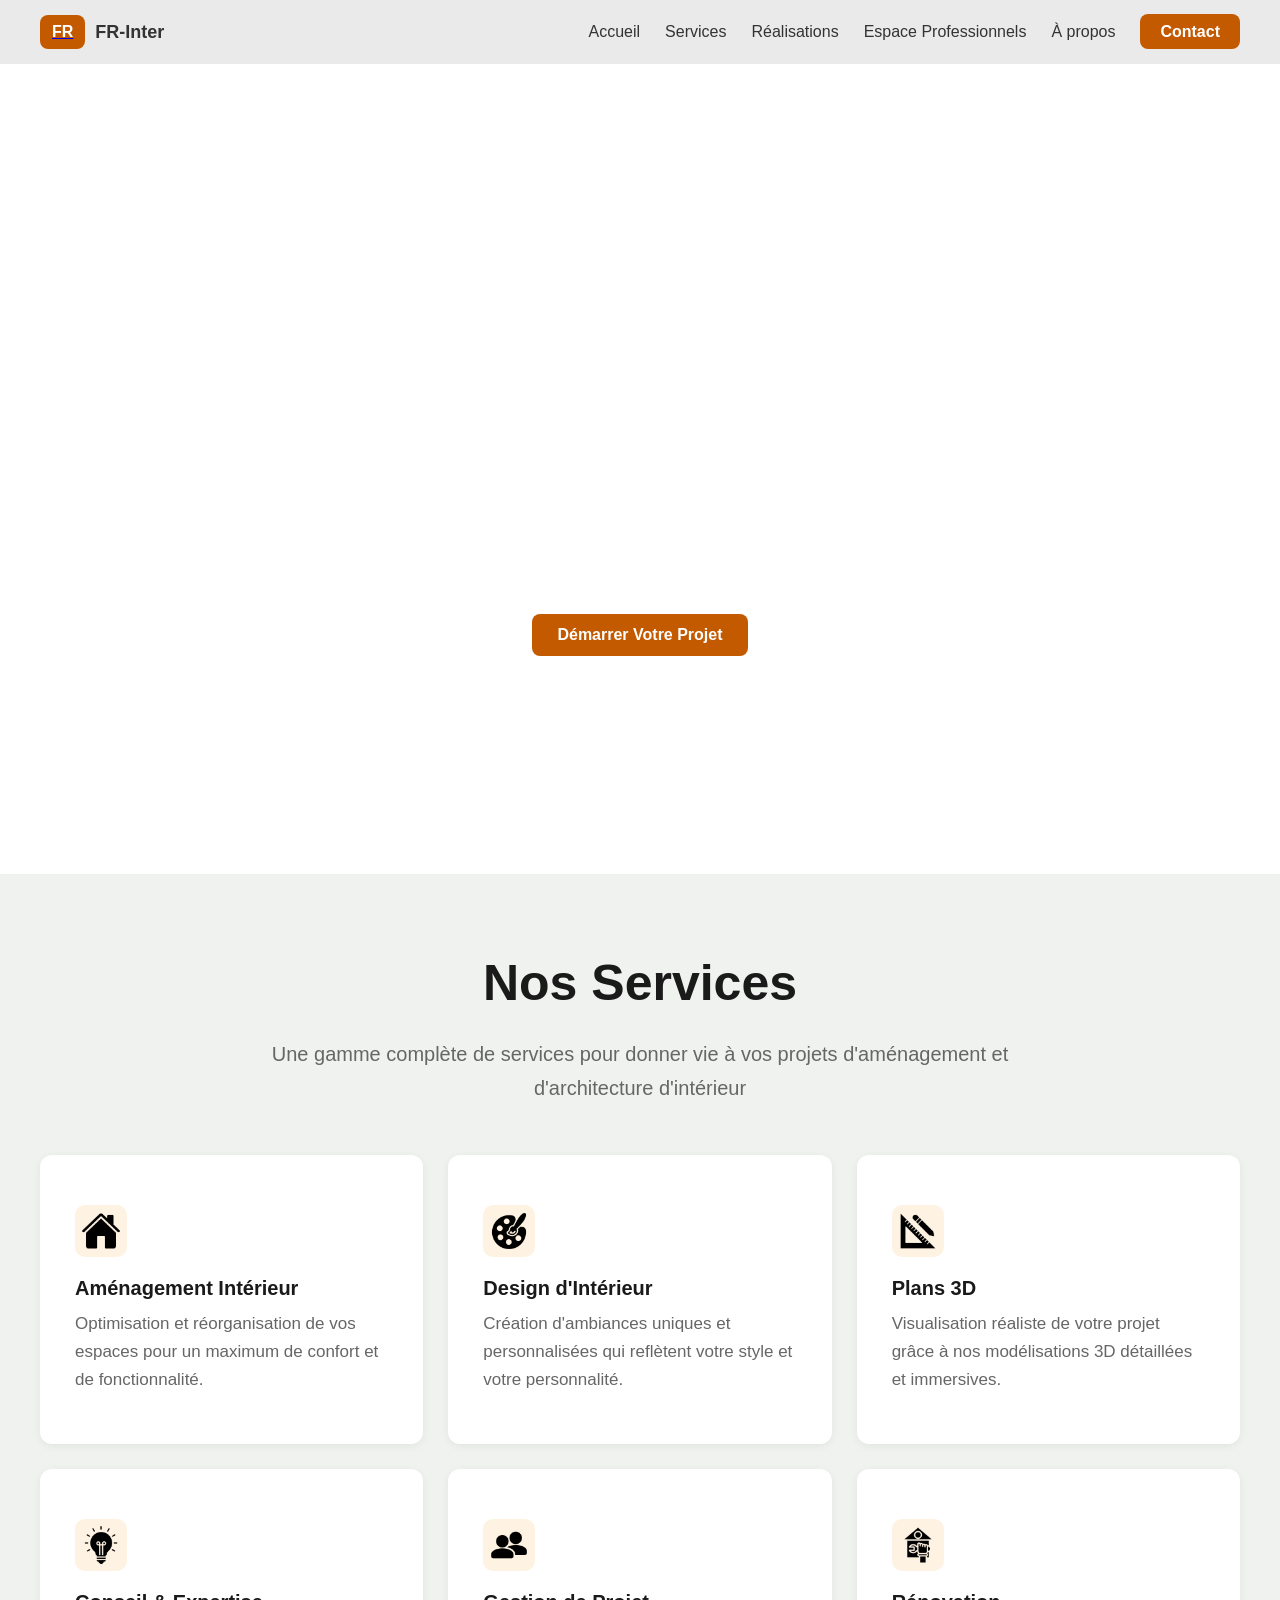
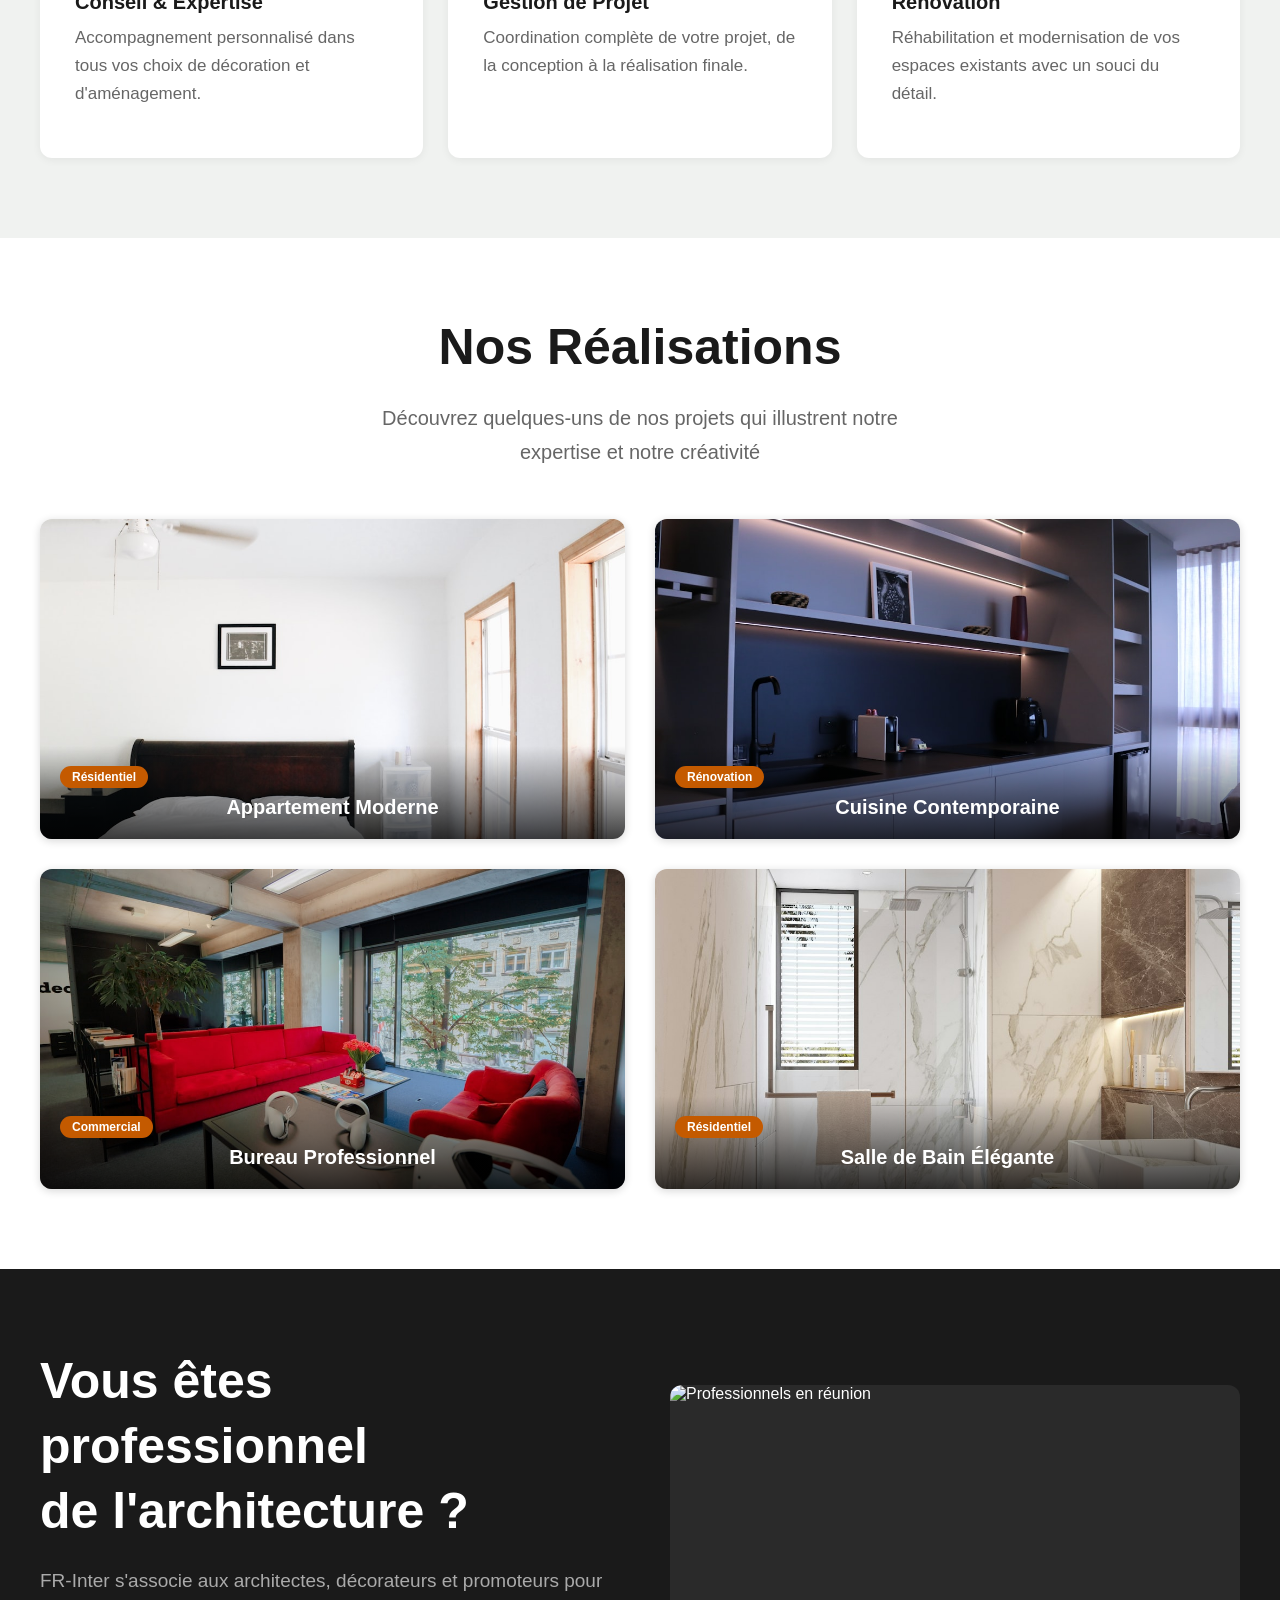
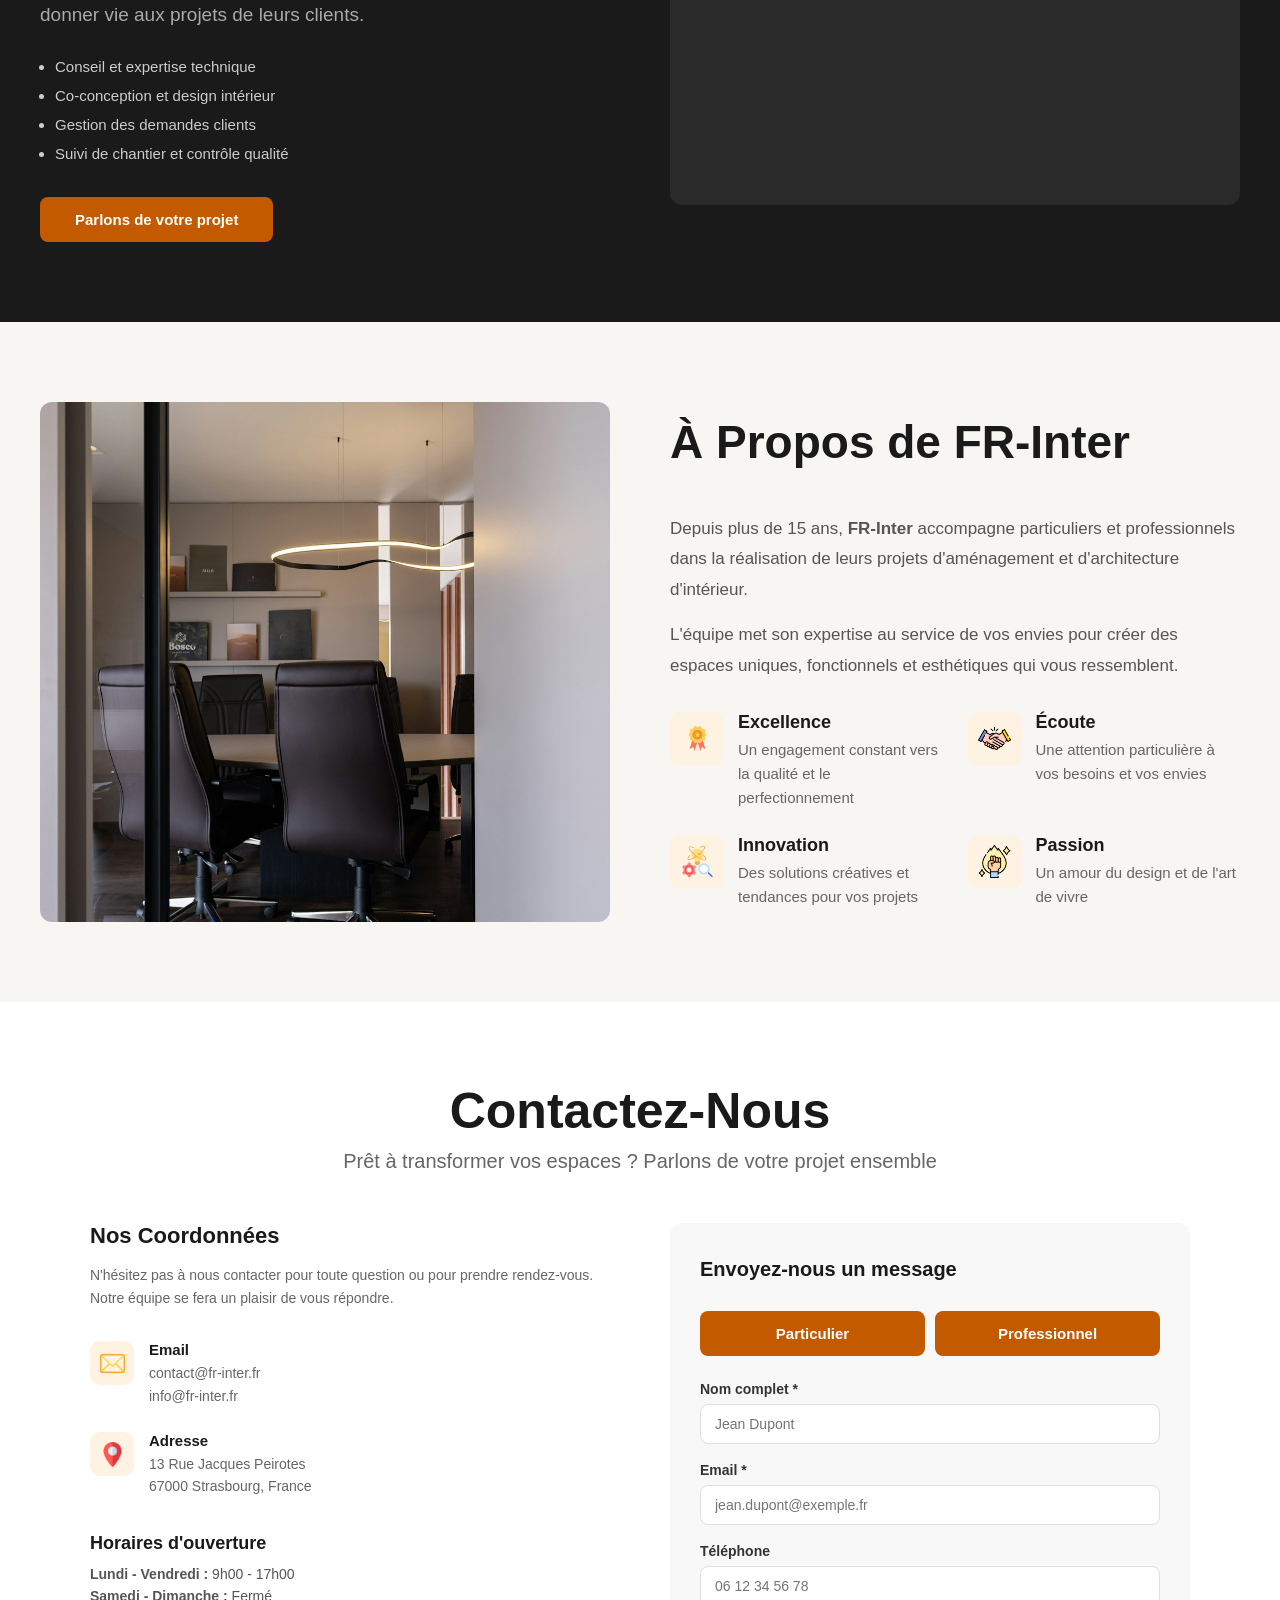
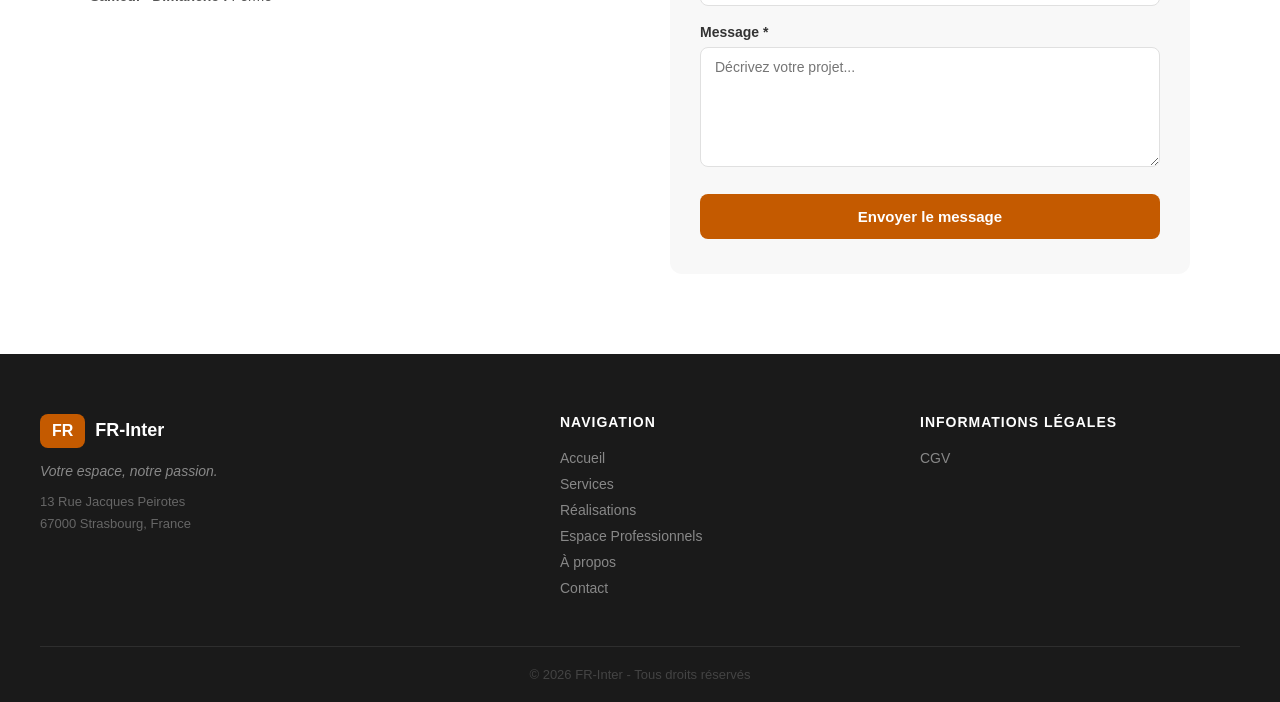
==== commit 5867a1ed: "Traitement PHP mis en place + essaie via MAMP" ====
--- a/index.html
+++ b/index.html
@@ -31,7 +31,7 @@
         <h1>Transformez Vos Espaces en Œuvres d'Art</h1>
         <p>
           FR-Inter, votre partenaire expert en aménagement et architecture
-          d'intérieur
+          d'intérieur depuis plus de 15ans
         </p>
         <a href="#contact">Démarrer Votre Projet</a>
       </section>
@@ -371,7 +371,7 @@
       </div>
 
       <div id="footer-bas">
-        <p>&copy; 2026 FR-Inter — Tous droits réservés</p>
+        <p>&copy; 2026 FR-Inter - Tous droits réservés</p>
       </div>
 
     </footer>
--- a/style.css
+++ b/style.css
@@ -23,11 +23,19 @@
 
 /* Le carré du logo */ /* J'ai déplacé ce carre ici pour éviter les conflits avec le carré du footer */
 #carre {
+<<<<<<< HEAD
   background-color: #c45a00;
   color: white;
   padding: 8px 12px;
   border-radius: 8px;
   font-weight: bold;
+=======
+    background-color: #c45a00;
+    color: white;
+    padding: 9px 12px;
+    border-radius: 8px;
+    font-weight: bold;
+>>>>>>> 14707ab8a554e7d8f943da634f31f7a0616d282b
 }
 
 nav ul {
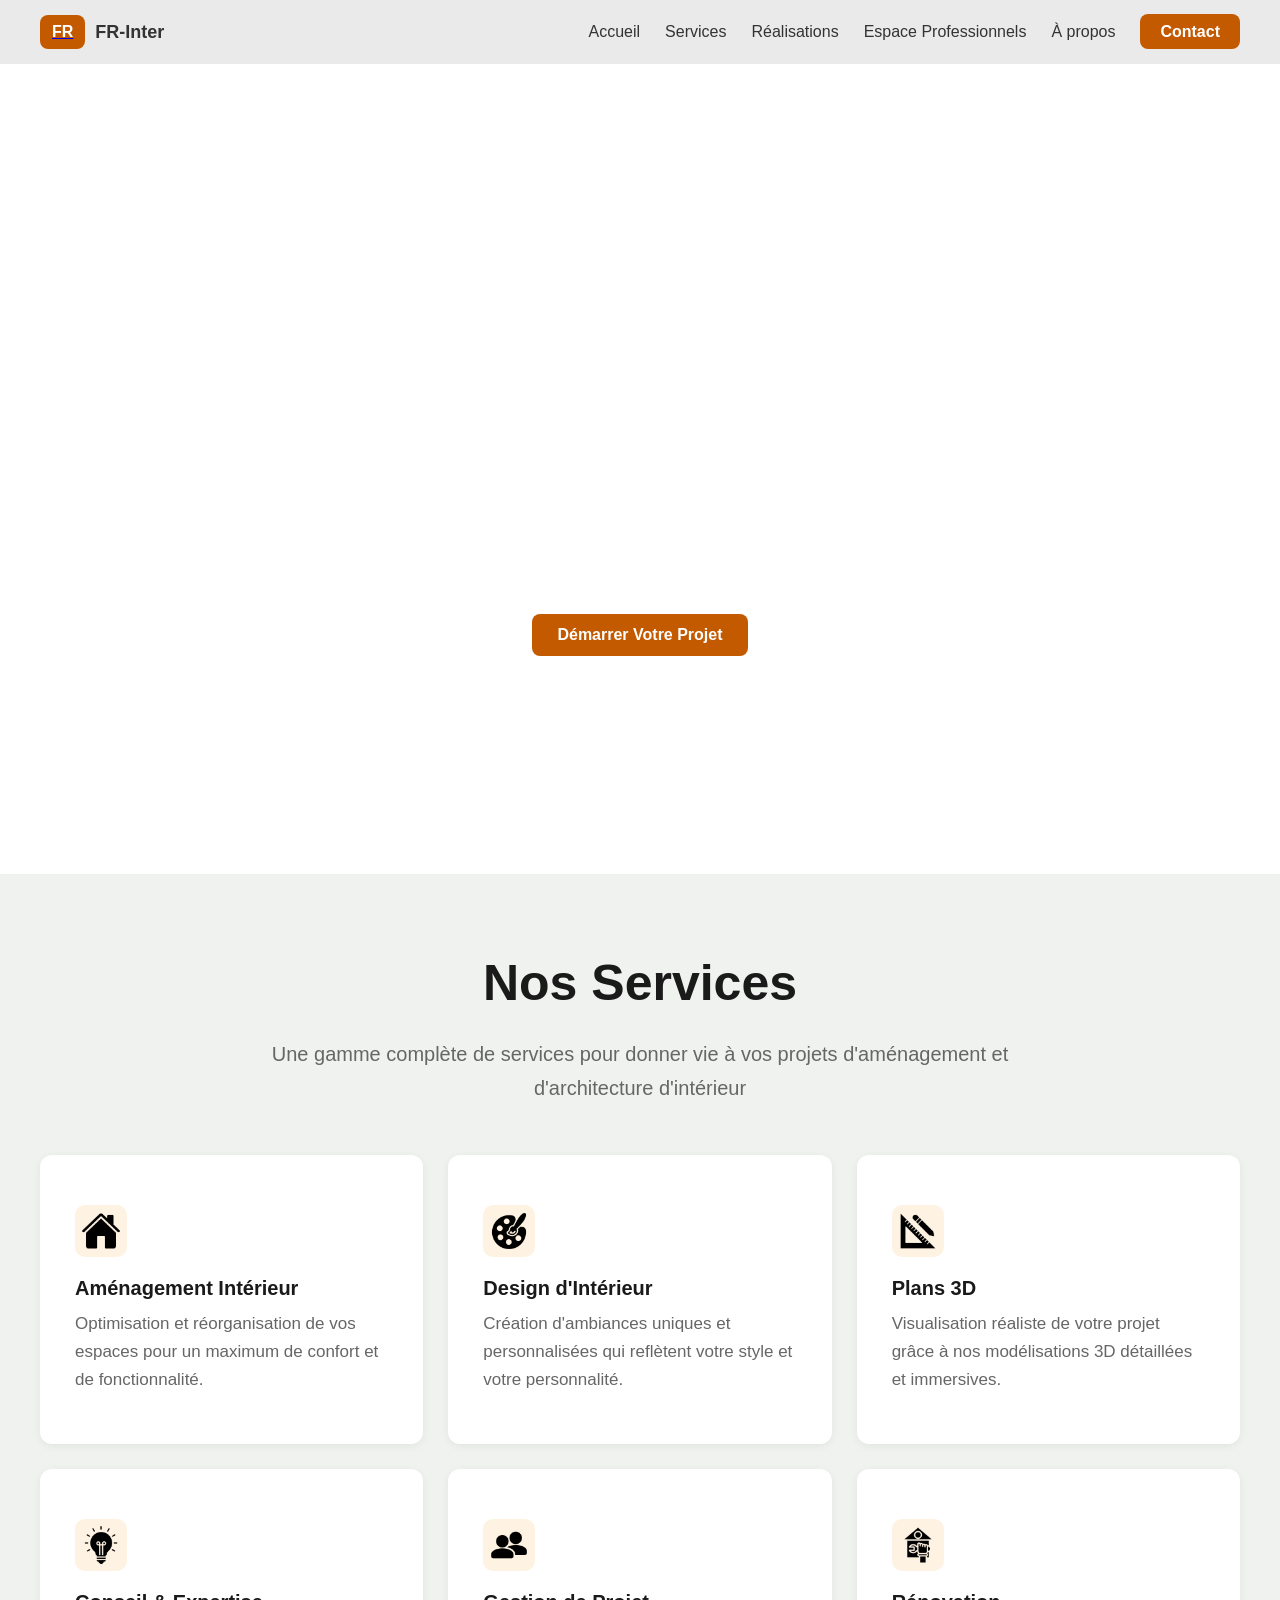
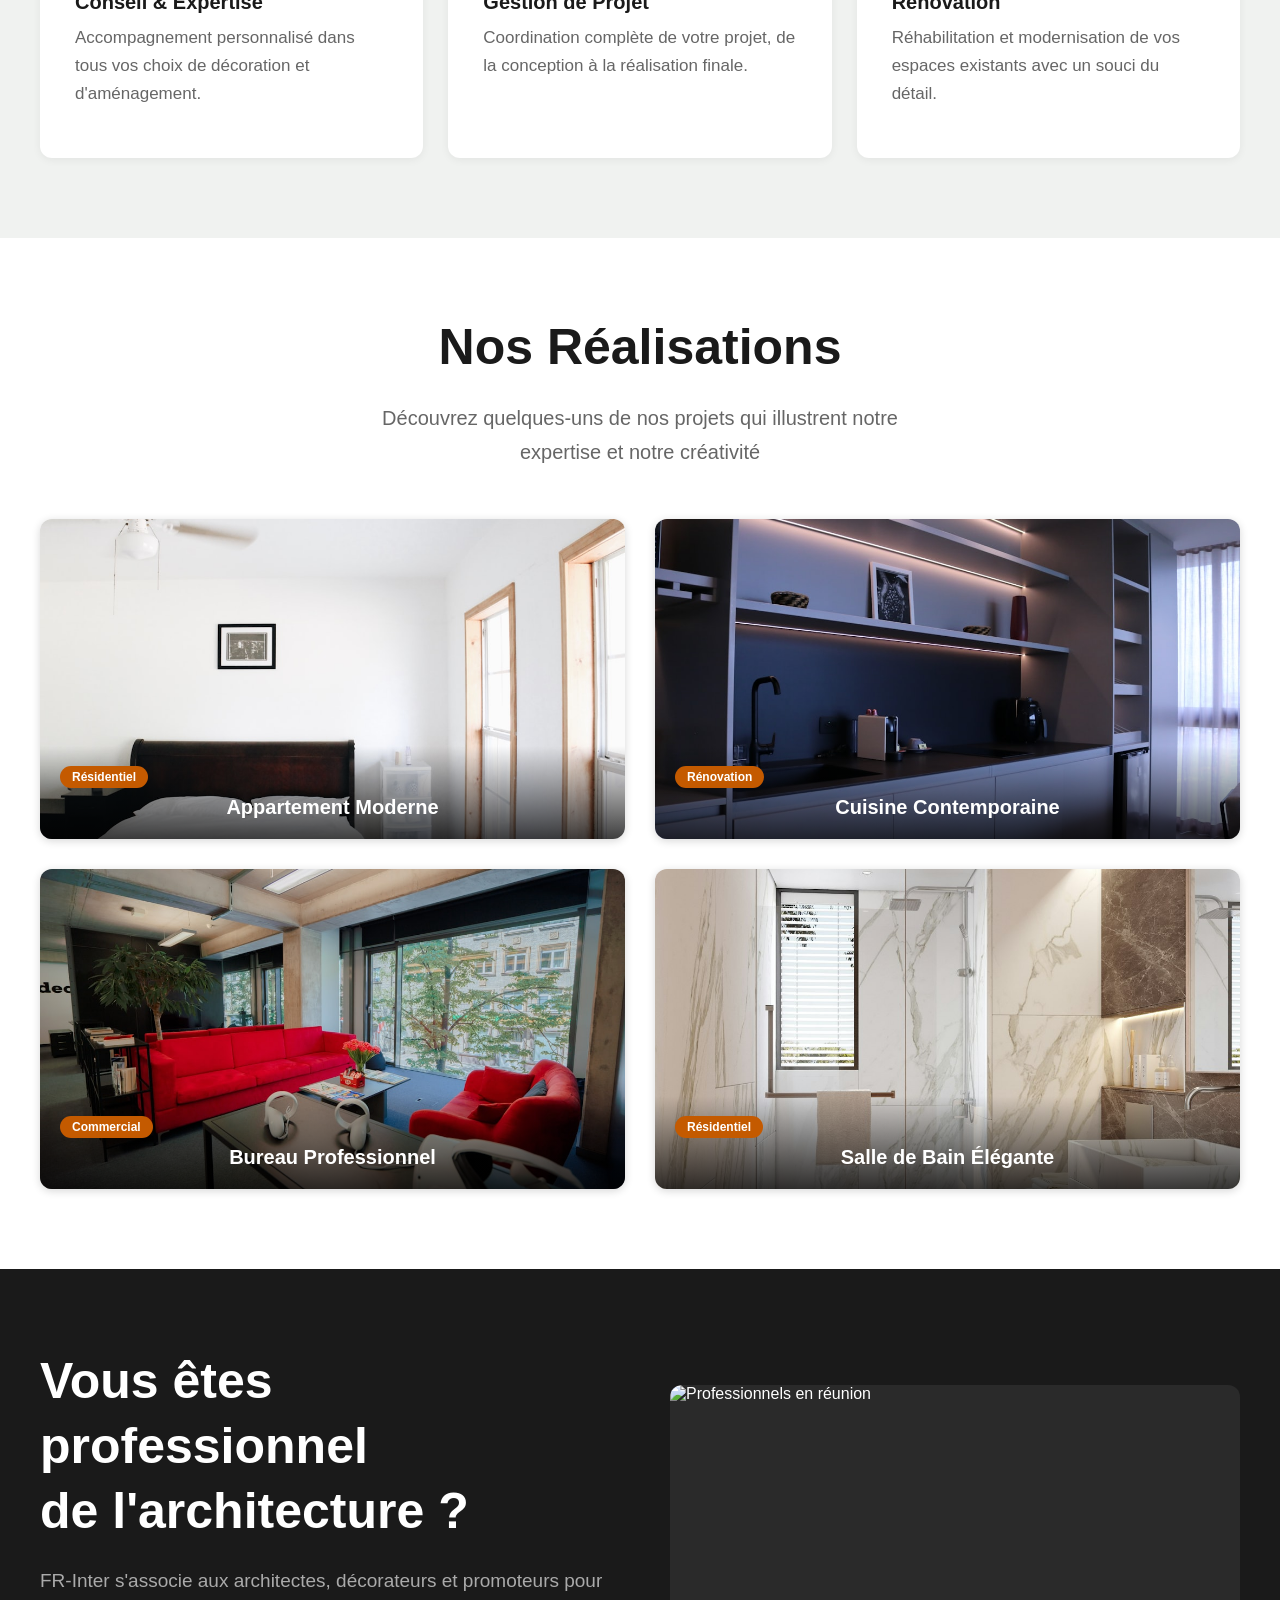
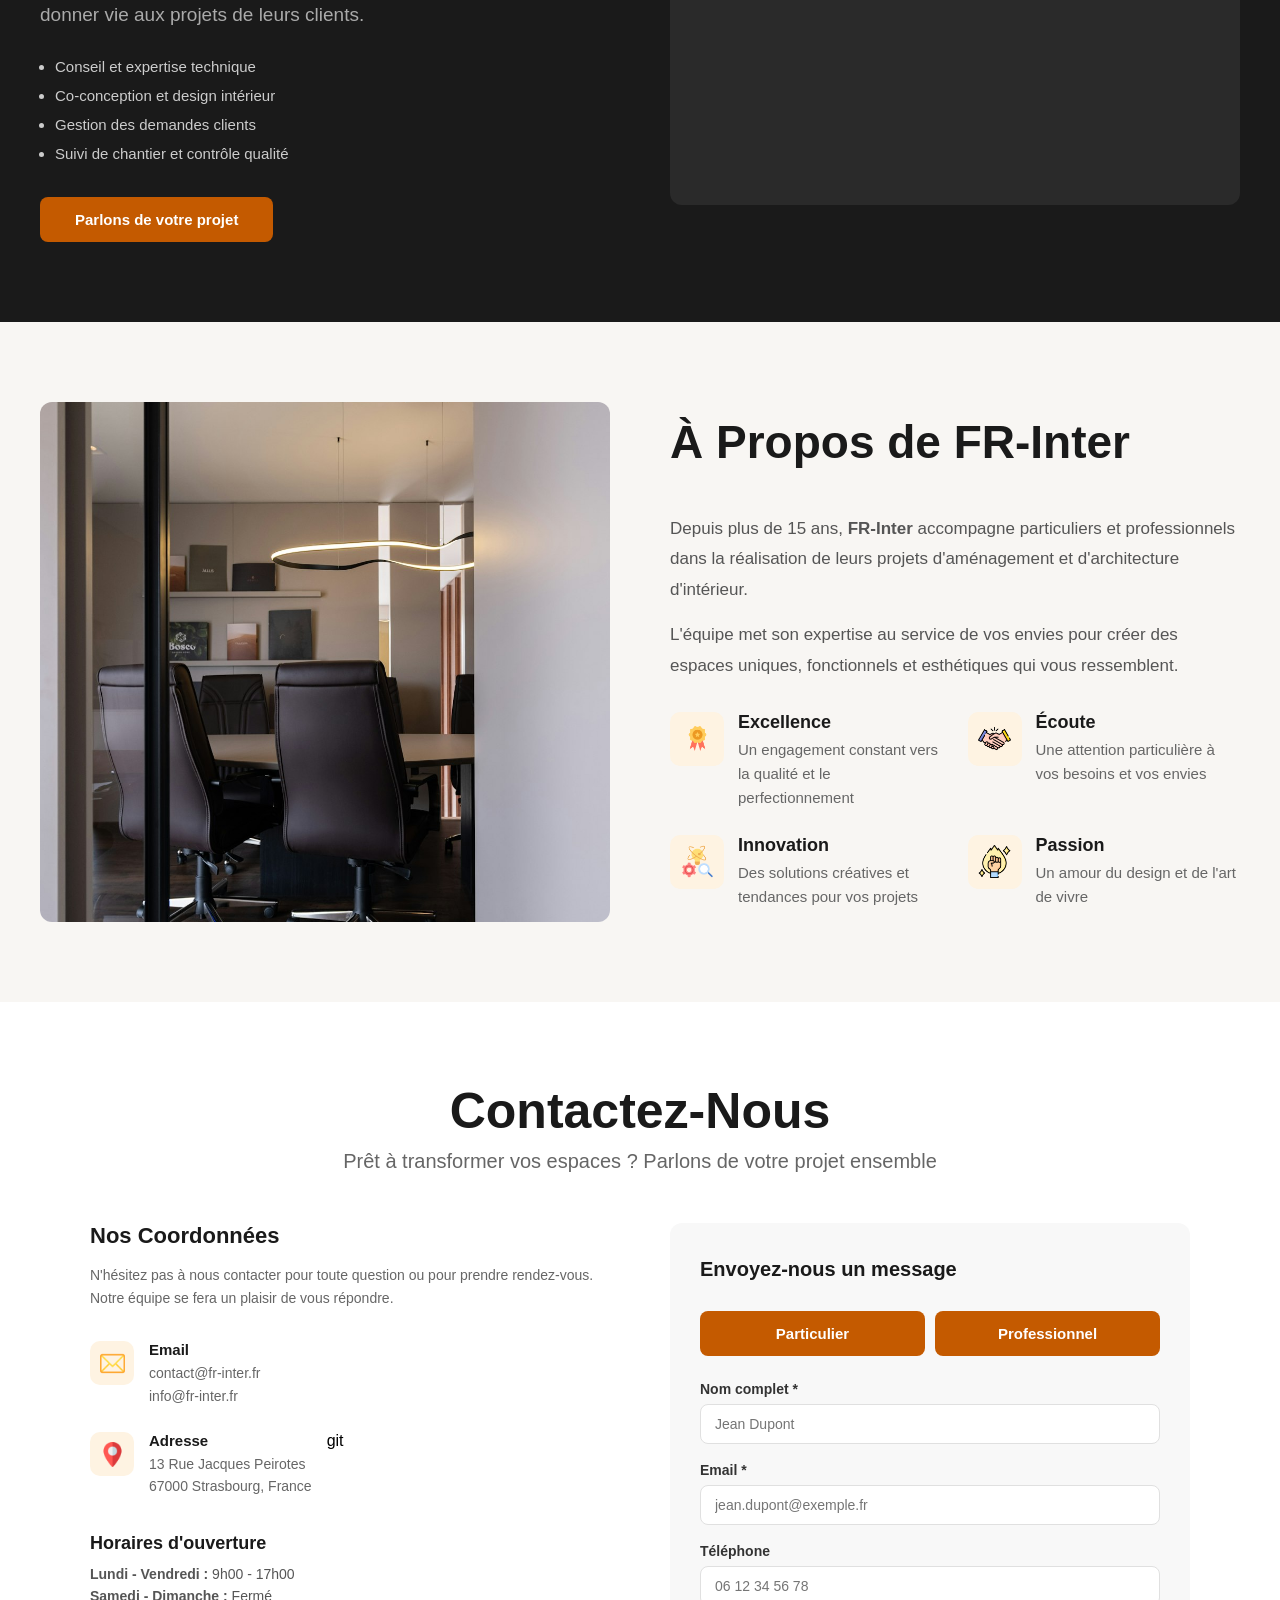
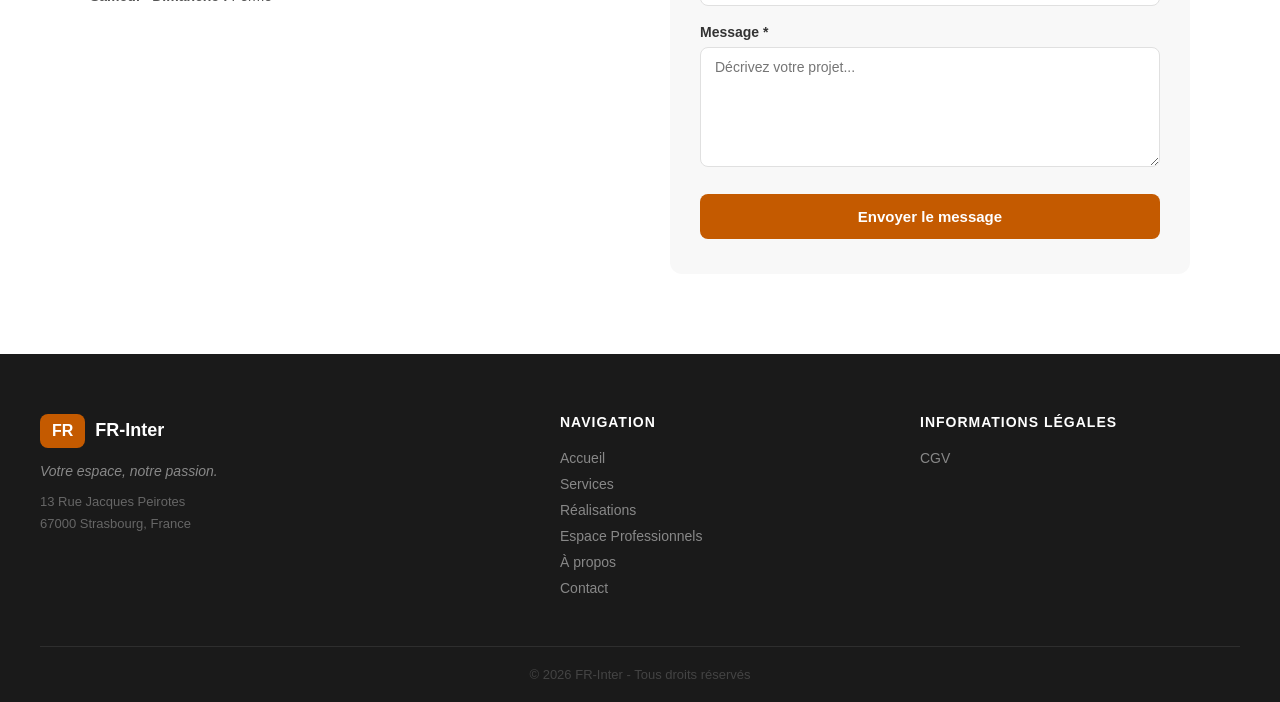
==== commit 75c22e62: "ajustement partie JS, ajout de regex et honeyPOT + footer et header dans CGV" ====
--- a/index.html
+++ b/index.html
@@ -246,7 +246,7 @@
                 <strong>Adresse</strong>
                 <p>13 Rue Jacques Peirotes</p>
                 <p>67000 Strasbourg, France</p>
-              </div>
+              </div>git 
             </div>
 
             <div id="contact-horaires">
@@ -289,7 +289,7 @@
                 <label for="message">Message *</label>
                 <textarea id="message" name="message" rows="5" placeholder="Décrivez votre projet..." required></textarea>
               </div>
-
+              <input type="text" id="honeypot-particulier" name="honeypot" style="display:none;">
               <button type="submit">Envoyer le message</button>
 
             </form>
@@ -321,7 +321,8 @@
                 <label for="message-pro">Message *</label>
                 <textarea id="message-pro" name="message" rows="5" placeholder="Décrivez votre projet..." required></textarea>
               </div>
-
+              <!-- Honeypot — champ caché, ne pas remplir -->
+              <input type="text" id="honeypot-professionnel" name="honeypot" style="display:none;">
               <button type="submit">Envoyer le message</button>
 
             </form>
@@ -376,20 +377,74 @@
 
     </footer>
 
-    <script>
-      function afficherFormulaire(type) {
-        // Afficher le bon formulaire
-        document.getElementById('form-particulier').style.display = type === 'particulier' ? 'block' : 'none'; // Affiche le formulaire particulier si le type est 'particulier', sinon le cache
-        document.getElementById('form-professionnel').style.display = type === 'professionnel' ? 'block' : 'none'; // Affiche le formulaire professionnel si le type est 'professionnel', sinon le cache
-
-        // Mettre à jour les boutons
-        var boutons = document.querySelectorAll('.btn-type'); // Sélectionne tous les boutons de type
-        boutons.forEach(function(bouton) { // Parcourt tous les boutons et retire la classe 'actif' de chacun
-          bouton.classList.remove('actif'); // Retire la classe 'actif' de tous les boutons pour réinitialiser leur état
-        });
-        event.target.classList.add('actif'); // Ajoute la classe 'actif' au bouton cliqué pour le mettre en surbrillance
-      }
-    </script>
+<script>
+  // Affiche le bon formulaire selon le bouton cliqué
+  function afficherFormulaire(type) {
+    document.getElementById('form-particulier').style.display = type === 'particulier' ? 'block' : 'none';
+    document.getElementById('form-professionnel').style.display = type === 'professionnel' ? 'block' : 'none';
+
+    var boutons = document.querySelectorAll('.btn-type');
+    boutons.forEach(function(bouton) {
+      bouton.classList.remove('actif'); /* Supprime la classe actif de tous les boutons */
+    });
+    event.target.classList.add('actif'); /* Ajoute la classe actif au bouton cliqué */
+  }
+
+  // Vérifie que l'email contient @ et un point
+  function validerEmail(email) {
+    var regex = /^[^\s@]+@[^\s@]+\.[^\s@]+$/;
+    return regex.test(email);
+  }
+
+  // Vérifie que le téléphone contient exactement 10 chiffres
+  function validerTelephone(telephone) {
+    var regex = /^[0-9]{10}$/;
+    return regex.test(telephone);
+  }
+
+  // Validation du formulaire particulier à l'envoi
+  document.getElementById('form-particulier').addEventListener('submit', function(evenement) { /* Écoute l'événement de soumission du formulaire particulier */
+    var email = document.getElementById('email').value;
+    var telephone = document.getElementById('tel').value;
+    var honeypot = document.getElementById('honeypot-particulier').value; /* Récupère la valeur du champ honeypot */
+
+    if (honeypot != '') {
+      evenement.preventDefault(); /* Empêche l'envoi du formulaire */
+      alert('Erreur.');
+      return;
+    }
+
+    if (!validerEmail(email)) {
+      evenement.preventDefault();
+      alert('Email invalide.');
+      return;
+    }
+
+    if (!validerTelephone(telephone)) {
+      evenement.preventDefault();
+      alert('Téléphone invalide, 10 chiffres requis.');
+      return;
+    }
+  });
+
+  // Validation du formulaire professionnel à l'envoi
+  document.getElementById('form-professionnel').addEventListener('submit', function(evenement) {
+    var email = document.getElementById('email-pro').value;
+    var honeypot = document.getElementById('honeypot-professionnel').value;
+
+    if (honeypot != '') {
+      evenement.preventDefault();
+      alert('Erreur.');
+      return;
+    }
+
+    if (!validerEmail(email)) {
+      evenement.preventDefault();
+      alert('Email invalide.');
+      return;
+    }
+  });
+</script>
 
   </body>
 
--- a/style.css
+++ b/style.css
@@ -23,19 +23,12 @@
 
 /* Le carré du logo */ /* J'ai déplacé ce carre ici pour éviter les conflits avec le carré du footer */
 #carre {
-<<<<<<< HEAD
   background-color: #c45a00;
   color: white;
   padding: 8px 12px;
   border-radius: 8px;
   font-weight: bold;
-=======
-    background-color: #c45a00;
-    color: white;
-    padding: 9px 12px;
-    border-radius: 8px;
-    font-weight: bold;
->>>>>>> 14707ab8a554e7d8f943da634f31f7a0616d282b
+
 }
 
 nav ul {
@@ -826,10 +819,15 @@
     gap: 15px;
   }
 
+  nav {
+    width: 100%;
+  }
+
   nav ul {
     flex-wrap: wrap;
     gap: 10px;
     justify-content: center;
+    width: 100%;
   }
 
   nav a {
@@ -862,7 +860,8 @@
   #services h2,
   #realisations h2,
   #apropos-texte h2,
-  #contact h2 {
+  #contact h2,
+  #pro-texte h2 {
     font-size: 28px;
   }
 
@@ -872,6 +871,16 @@
     max-width: 100%;
   }
 
+  .carte-service {
+    padding: 25px 20px;
+  }
+
+  #services-intro,
+  #realisations-intro,
+  #contact-intro {
+    font-size: 16px;
+  }
+
   /* Réalisations */
   #realisations-grille {
     grid-template-columns: 1fr;
@@ -895,6 +904,12 @@
     height: 300px;
   }
 
+  #apropos-badge {
+    position: static;
+    margin-top: 10px;
+    display: inline-block;
+  }
+
   #apropos-valeurs {
     grid-template-columns: 1fr;
   }
@@ -902,6 +917,10 @@
   /* Contact */
   #contact-conteneur {
     grid-template-columns: 1fr;
+  }
+
+  #contact-formulaire {
+    padding: 20px 15px;
   }
 
   /* Footer */
@@ -909,4 +928,13 @@
     grid-template-columns: 1fr;
     gap: 30px;
   }
-}
+
+  .footer-col h4 {
+    font-size: 16px;
+  }
+
+  .footer-liens li,
+  .footer-liens a {
+    font-size: 15px;
+  }
+}
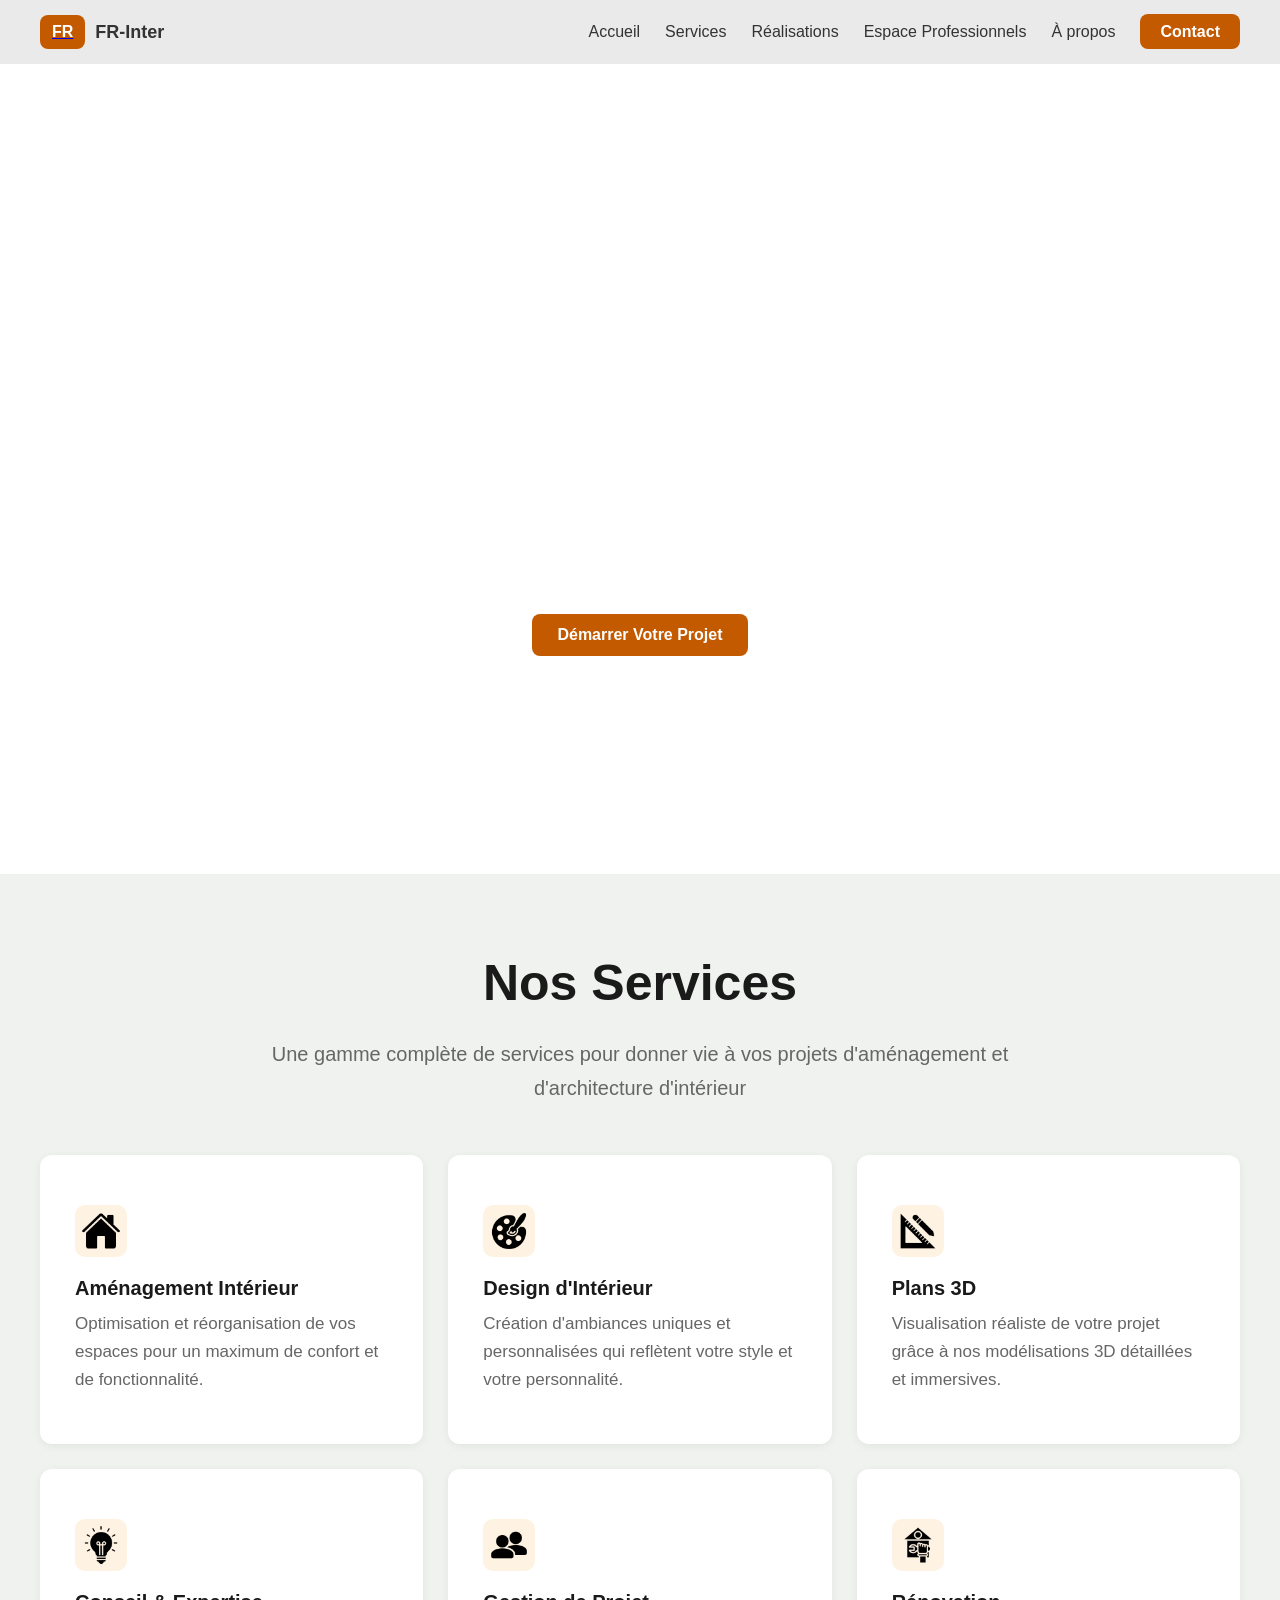
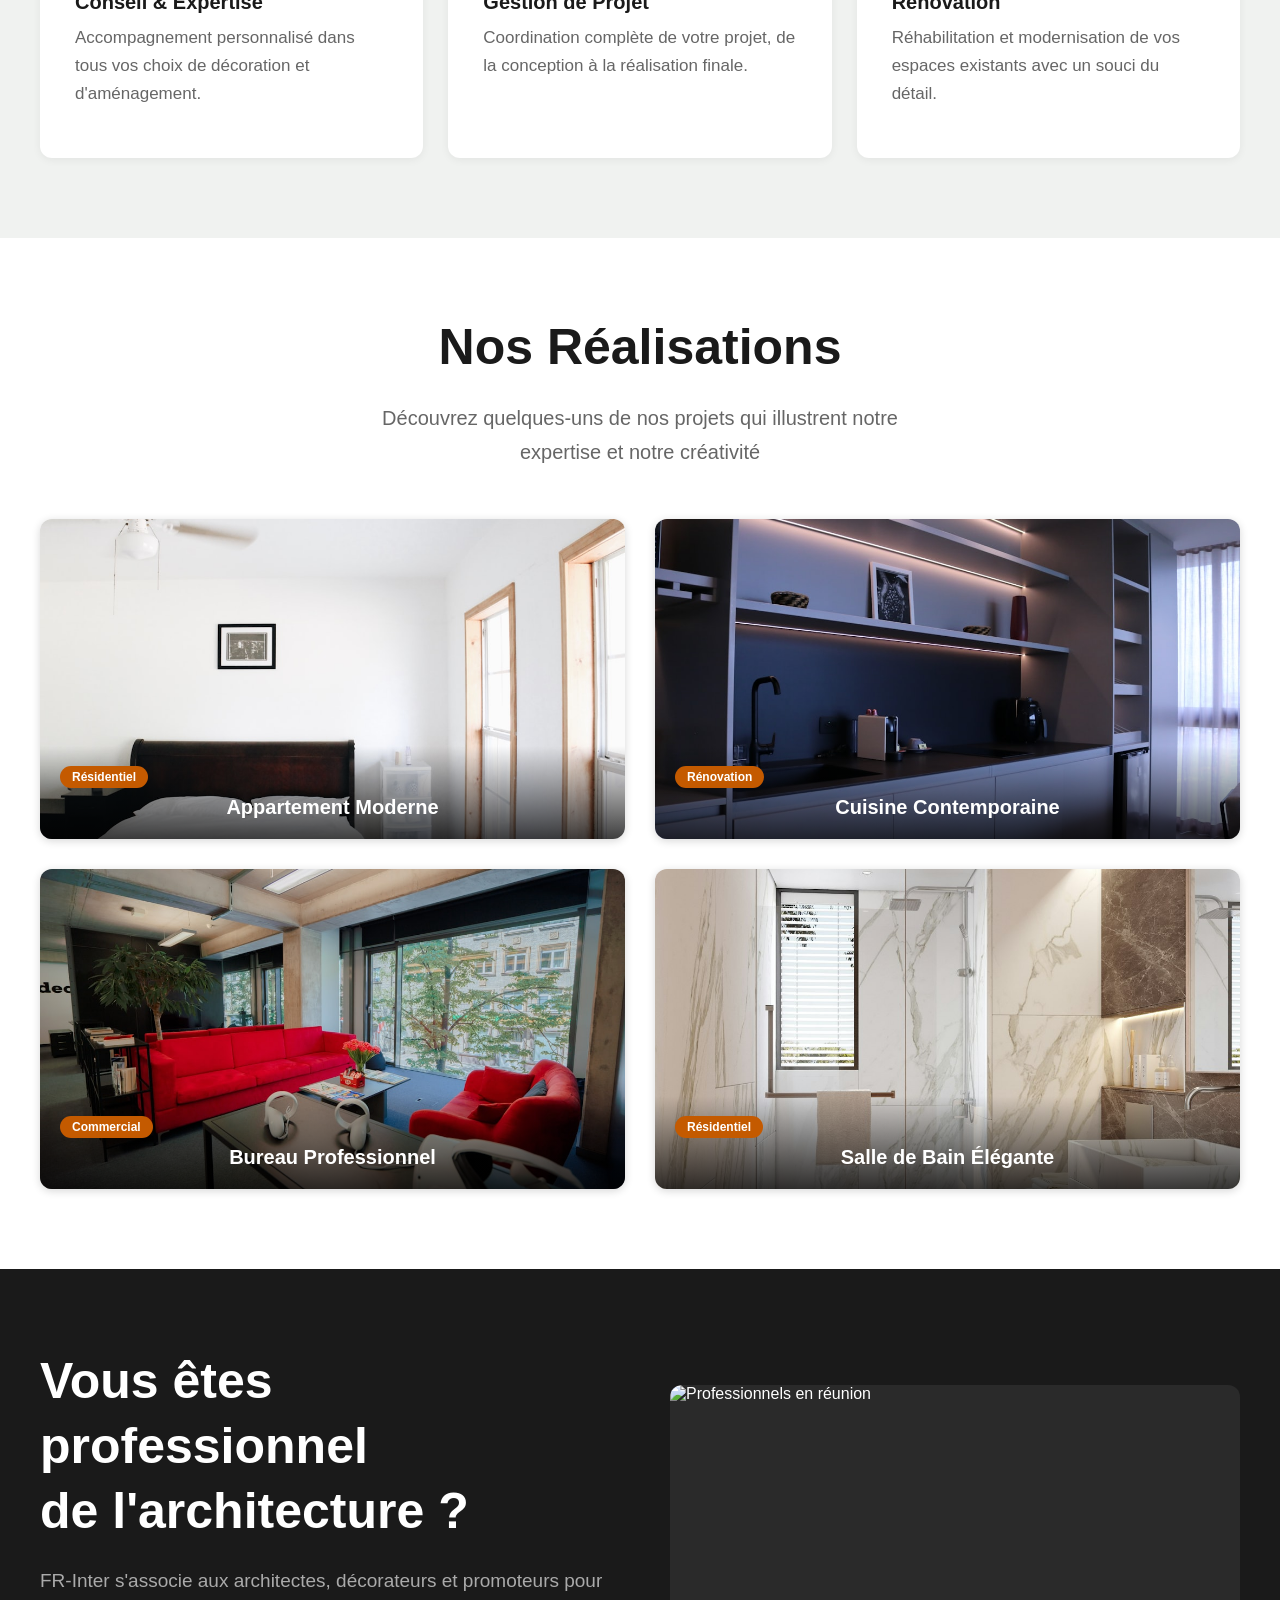
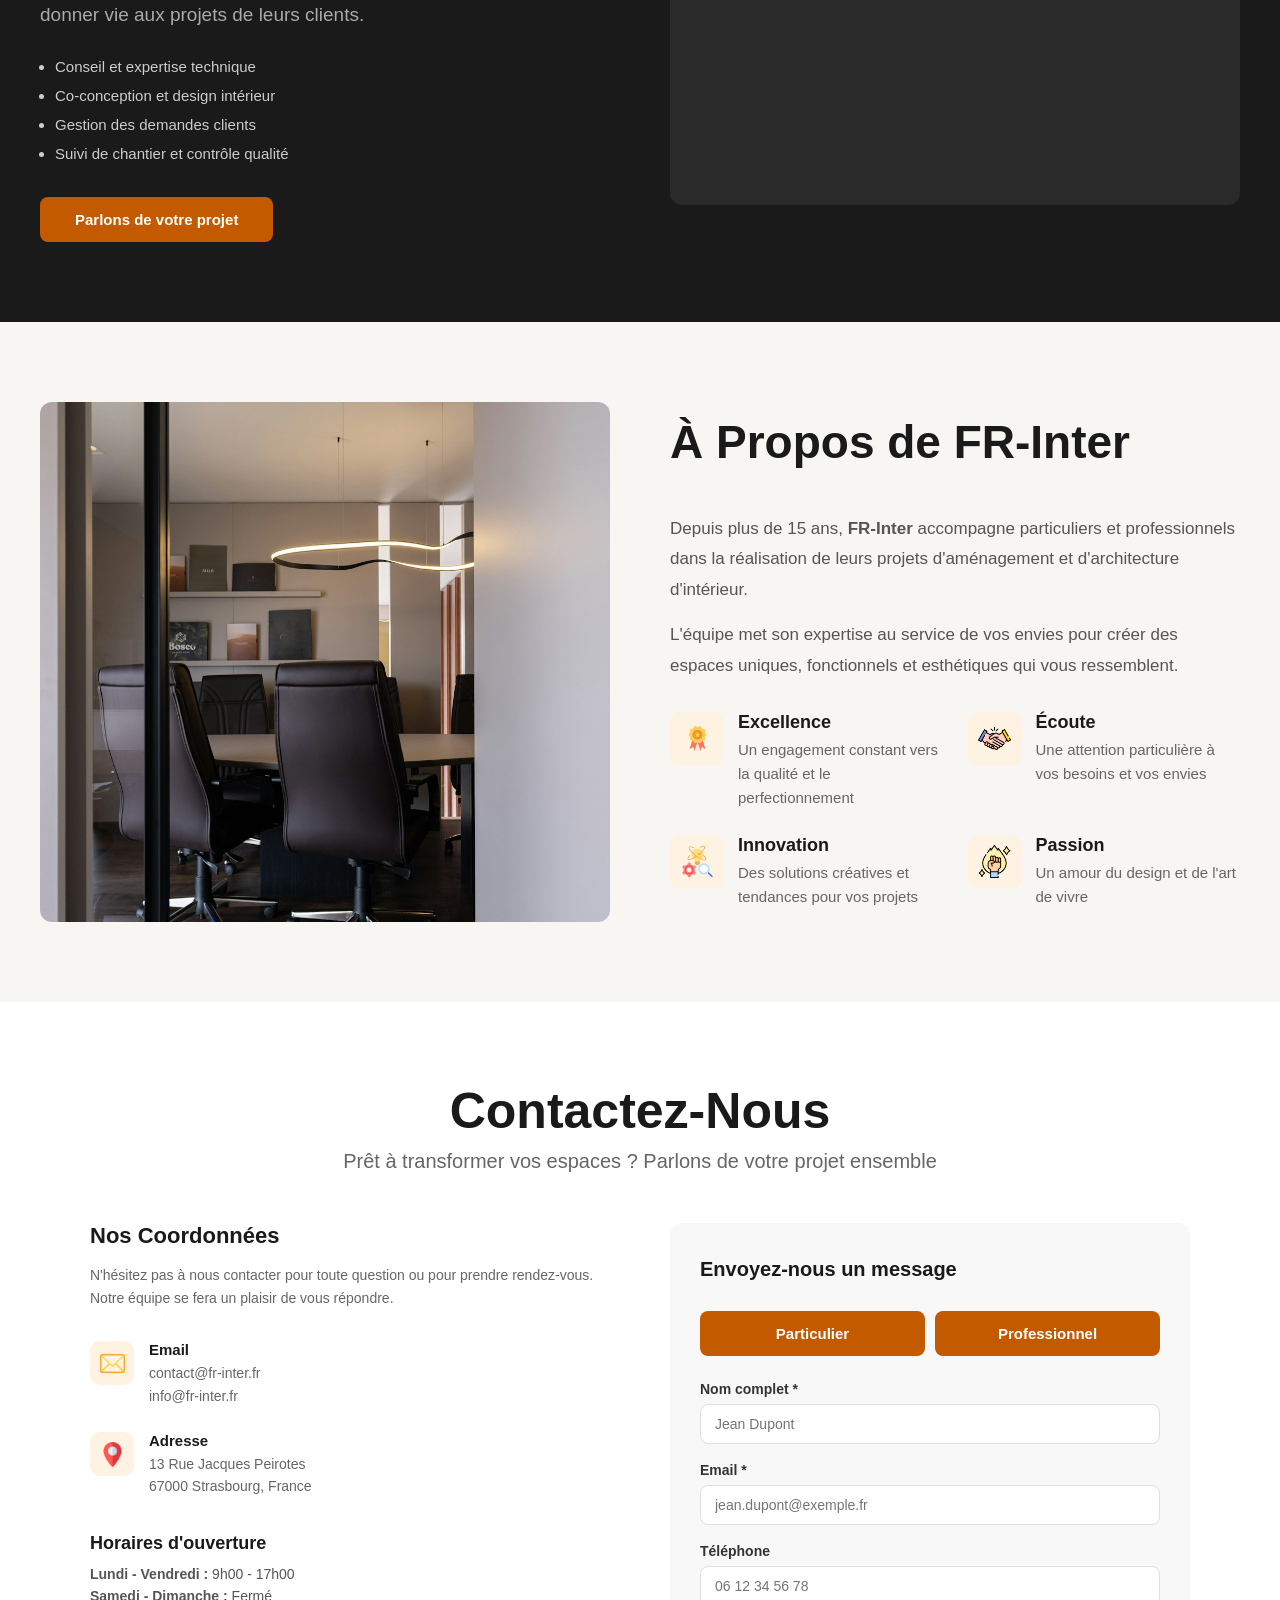
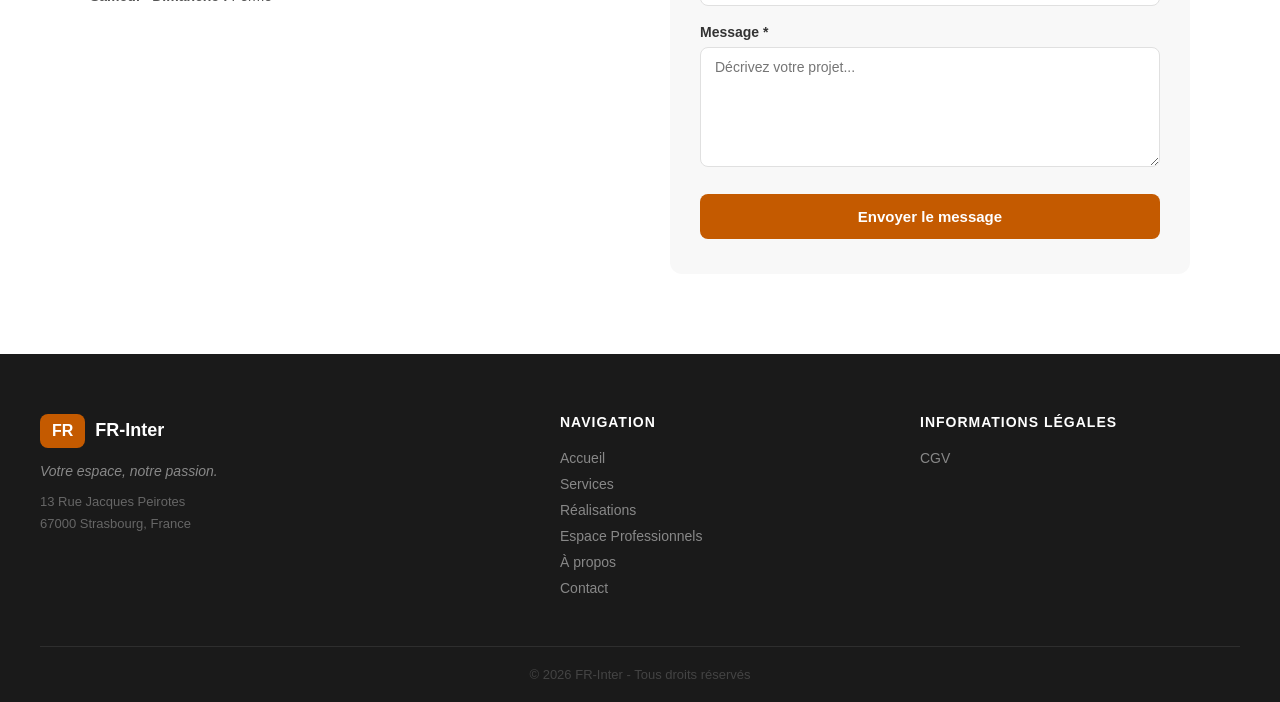
==== commit 0f7c4c11: "finalisation du formulaire" ====
--- a/index.html
+++ b/index.html
@@ -246,7 +246,7 @@
                 <strong>Adresse</strong>
                 <p>13 Rue Jacques Peirotes</p>
                 <p>67000 Strasbourg, France</p>
-              </div>git 
+              </div>
             </div>
 
             <div id="contact-horaires">
